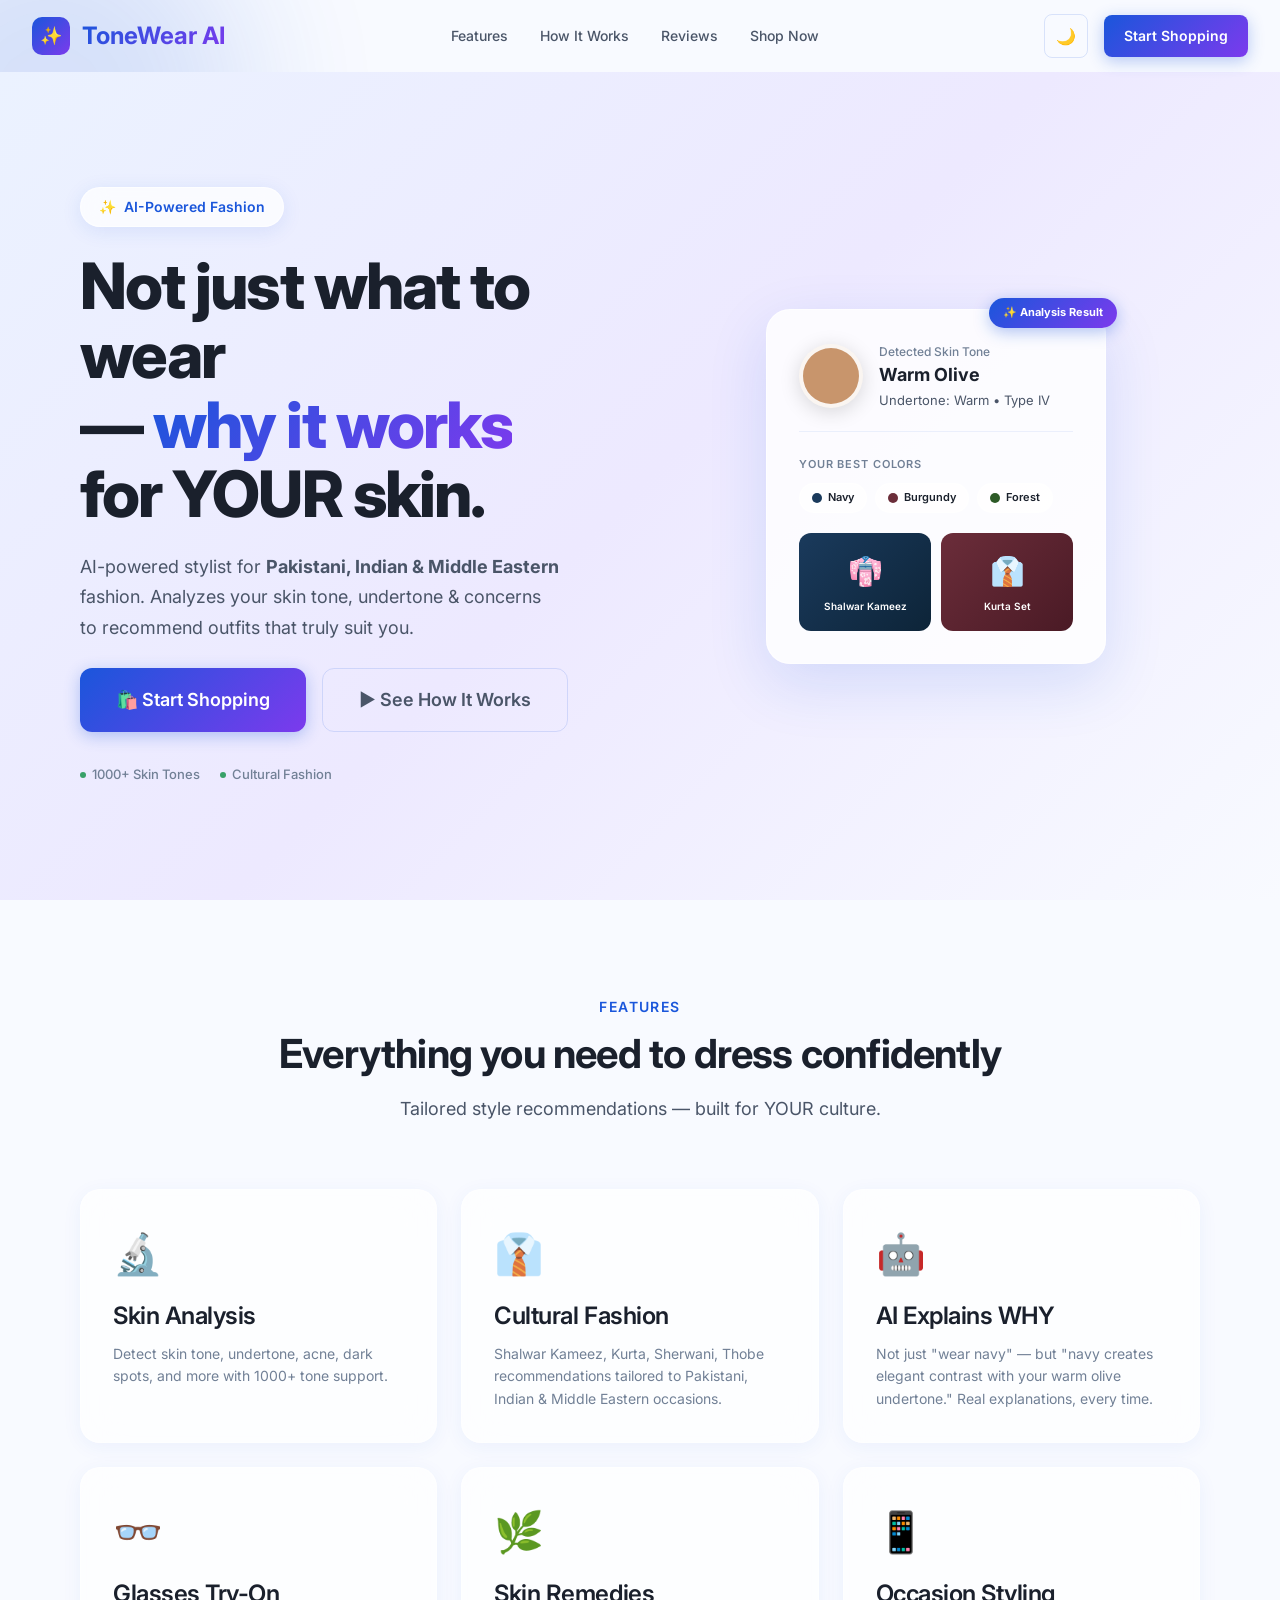
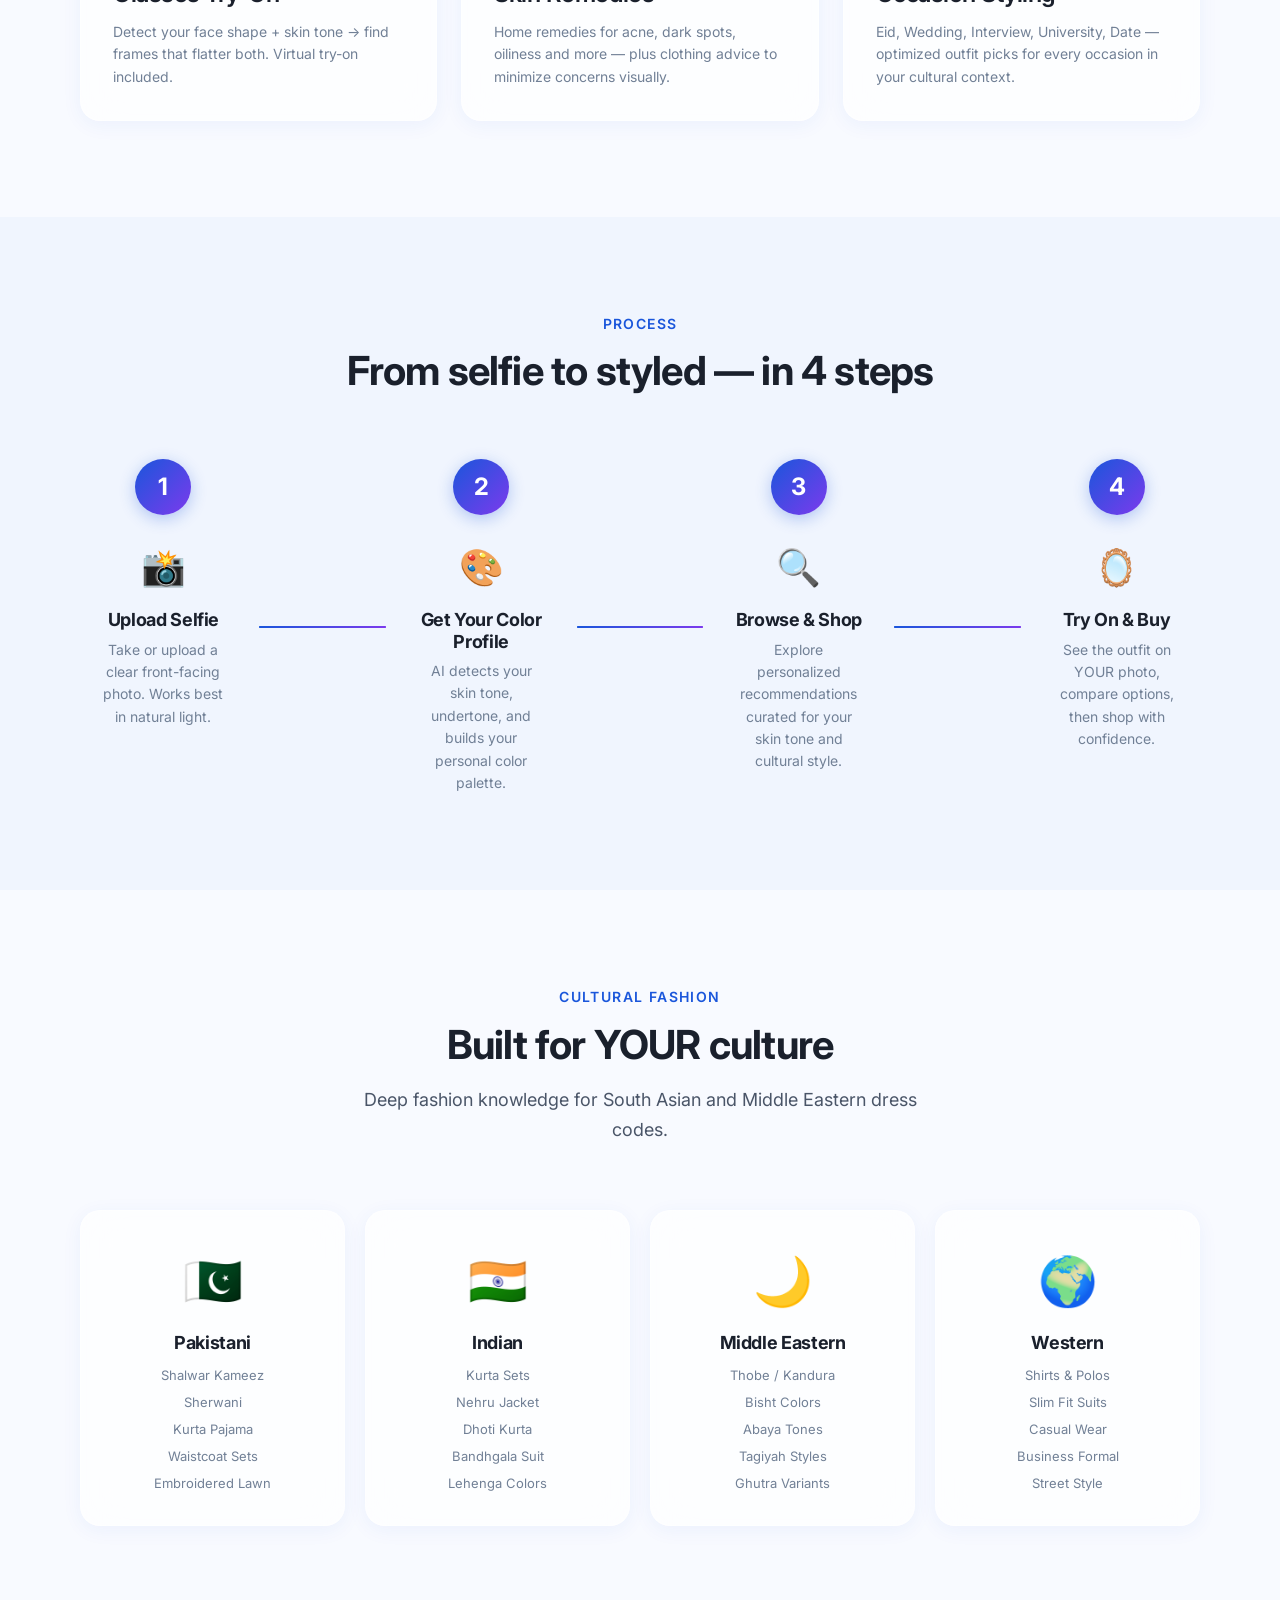
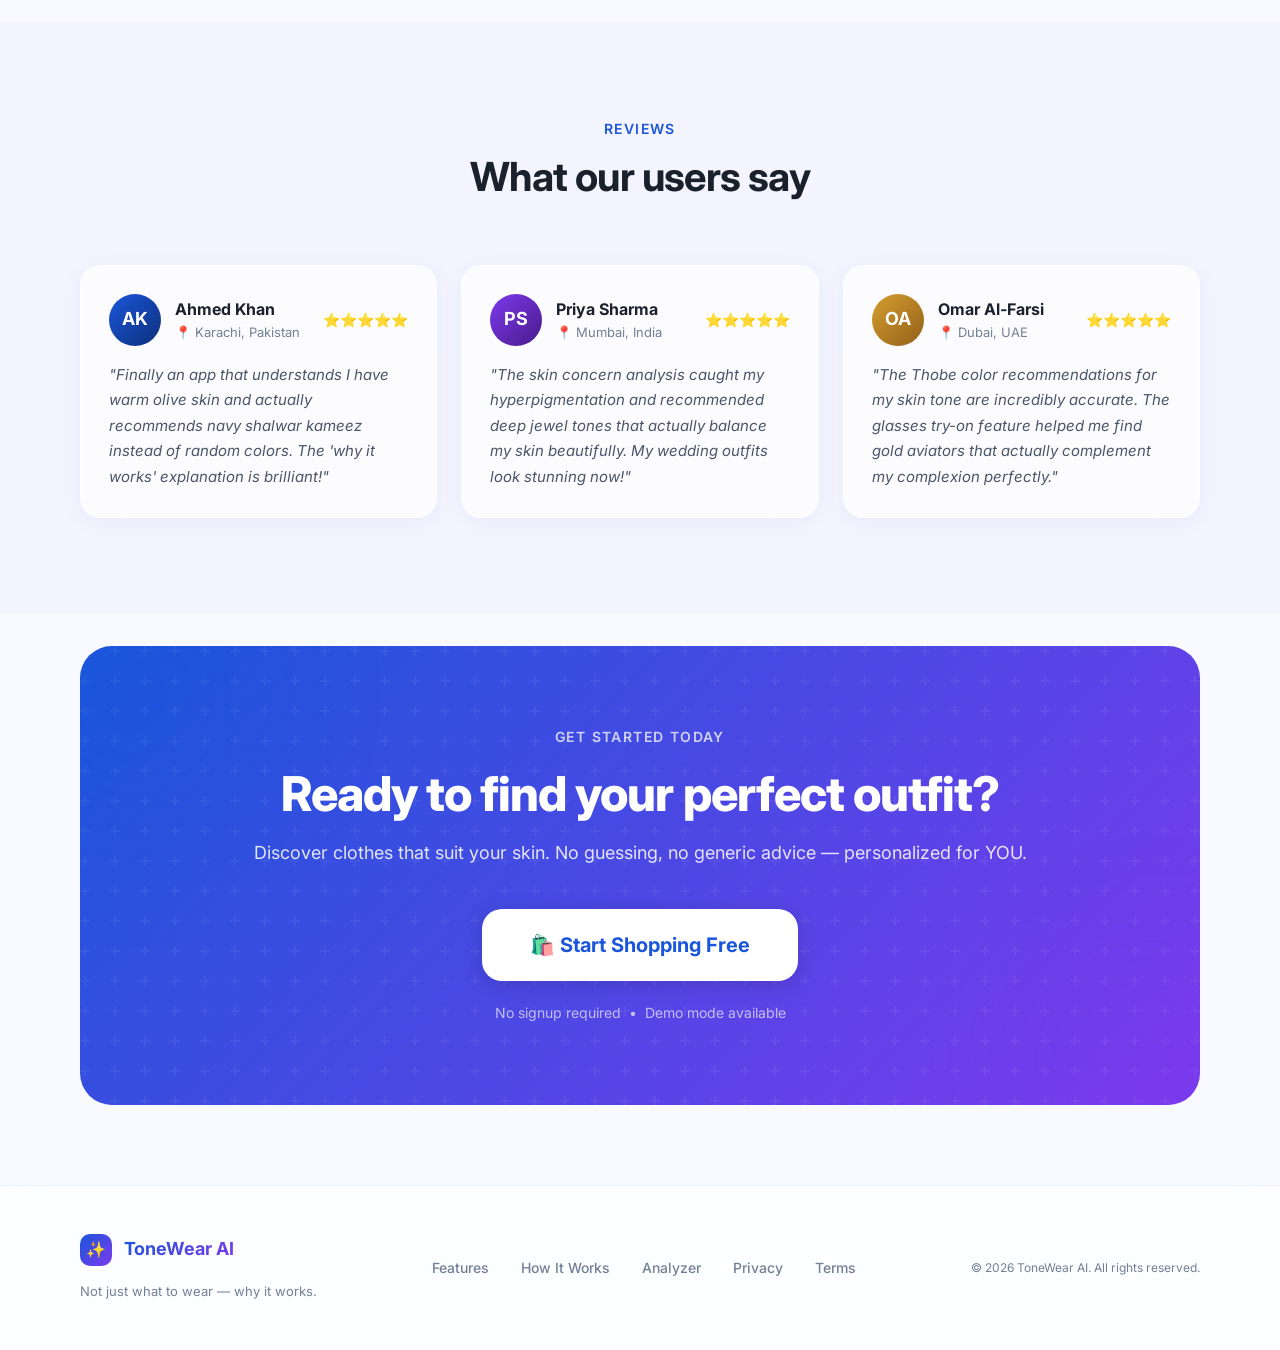
==== frontend/index.html @ b50a4c29 "feat: ToneWear AI Initial Release - RAG, Claude, VTO" ====
<!DOCTYPE html>
<html lang="en" data-theme="light">
<head>
  <meta charset="UTF-8">
  <meta name="viewport" content="width=device-width, initial-scale=1.0">
  <title>ToneWear AI — AI-Powered Fashion for Your Skin Tone</title>
  <meta name="description" content="AI-powered personal stylist for Pakistani, Indian & Middle Eastern users. Analyze your skin tone and get outfit recommendations that actually work for YOU.">
  <link rel="stylesheet" href="css/style.css">
  <link rel="stylesheet" href="css/components.css">
  <link rel="stylesheet" href="css/animations.css">
  <style>
    /* ── Hero Background ───────────────────────── */
    .hero-section {
      position: relative;
      min-height: 92vh;
      display: flex;
      align-items: center;
      overflow: hidden;
      padding: 80px 0;
      background: linear-gradient(135deg, #EBF2FF 0%, #EDE9FF 50%, #F8FAFF 100%);
    }

    .hero-inner {
      display: grid;
      grid-template-columns: 1fr 1fr;
      gap: 64px;
      align-items: center;
      max-width: var(--max-w);
      margin: 0 auto;
      padding: 0 80px;
      width: 100%;
      position: relative;
      z-index: 2;
    }

    .hero-left { display: flex; flex-direction: column; gap: 24px; }

    .ai-badge {
      display: inline-flex;
      align-items: center;
      gap: 8px;
      padding: 8px 18px;
      background: rgba(255,255,255,0.75);
      backdrop-filter: blur(12px);
      border: 1px solid rgba(255,255,255,0.60);
      border-radius: 50px;
      box-shadow: 0 4px 20px rgba(26,86,219,0.10);
      width: fit-content;
      font-size: 14px;
      font-weight: 600;
      color: var(--primary);
      animation: fadeSlideUp 0.5s ease both;
    }

    .hero-title {
      font-size: clamp(42px, 5vw, 64px);
      font-weight: 800;
      line-height: 1.08;
      letter-spacing: -0.03em;
      color: var(--text-primary);
    }

    .hero-sub {
      font-size: 18px;
      color: var(--text-secondary);
      line-height: 1.7;
      max-width: 480px;
    }

    .hero-btns { display: flex; gap: 16px; flex-wrap: wrap; }

    .trust-badges {
      display: flex;
      gap: 20px;
      flex-wrap: wrap;
      padding-top: 8px;
    }

    .trust-badge {
      display: flex;
      align-items: center;
      gap: 6px;
      font-size: 13px;
      font-weight: 500;
      color: var(--text-muted);
    }

    .trust-badge .dot {
      width: 6px; height: 6px;
      border-radius: 50%;
      background: var(--success);
    }

    /* ── Hero Demo Card ────────────────────────── */
    .hero-right {
      display: flex;
      justify-content: center;
      align-items: center;
      position: relative;
    }

    .demo-card {
      background: rgba(255,255,255,0.80);
      backdrop-filter: blur(24px);
      -webkit-backdrop-filter: blur(24px);
      border: 1px solid rgba(255,255,255,0.65);
      border-radius: 24px;
      box-shadow: 0 20px 60px rgba(26,86,219,0.14);
      padding: 32px;
      width: 340px;
      animation: float 3s ease-in-out infinite;
    }

    .demo-header {
      display: flex;
      align-items: center;
      gap: 16px;
      margin-bottom: 24px;
      padding-bottom: 20px;
      border-bottom: 1px solid rgba(26,86,219,0.08);
    }

    .skin-tone-circle {
      width: 64px;
      height: 64px;
      border-radius: 50%;
      background: #C8956C;
      border: 4px solid rgba(255,255,255,0.9);
      box-shadow: 0 4px 20px rgba(0,0,0,0.15);
      flex-shrink: 0;
    }

    .demo-info .tone-label { font-size: 12px; color: var(--text-muted); font-weight: 500; }
    .demo-info .tone-name  { font-size: 18px; font-weight: 700; color: var(--text-primary); }
    .demo-info .tone-sub   { font-size: 13px; color: var(--text-secondary); }

    .demo-colors { margin-bottom: 20px; }
    .demo-colors-label { font-size: 11px; font-weight: 600; text-transform: uppercase; letter-spacing: 0.08em; color: var(--text-muted); margin-bottom: 10px; }

    .color-pills { display: flex; gap: 8px; }
    .color-pill {
      display: flex; align-items: center; gap: 6px;
      padding: 5px 12px;
      border-radius: 50px;
      font-size: 11px;
      font-weight: 600;
      background: var(--bg-card);
      border: 1px solid var(--border-glass);
    }
    .color-dot { width: 10px; height: 10px; border-radius: 50%; }

    .demo-outfits { display: grid; grid-template-columns: 1fr 1fr; gap: 10px; }

    .outfit-thumb {
      background: linear-gradient(135deg, var(--c1), var(--c2));
      border-radius: 12px;
      padding: 16px 12px;
      text-align: center;
    }
    .outfit-thumb span { font-size: 28px; display: block; margin-bottom: 4px; }
    .outfit-thumb p { font-size: 10px; font-weight: 600; color: #fff; }

    .demo-badge {
      position: absolute;
      top: -12px;
      right: -12px;
      background: var(--gradient);
      color: #fff;
      padding: 6px 14px;
      border-radius: 50px;
      font-size: 11px;
      font-weight: 700;
      box-shadow: 0 4px 16px rgba(26,86,219,0.35);
      animation: float 2.5s ease-in-out infinite 0.5s;
    }

    /* ── Sections ──────────────────────────────── */
    .section { padding: 96px 80px; max-width: var(--max-w); margin: 0 auto; }
    .section-center { text-align: center; }
    .section-header { margin-bottom: 64px; }

    /* ── Features Grid ─────────────────────────── */
    .features-grid {
      display: grid;
      grid-template-columns: repeat(3, 1fr);
      gap: 24px;
    }

    /* ── How It Works ──────────────────────────── */
    .steps-row {
      display: flex;
      align-items: flex-start;
      gap: 0;
    }

    .step-item {
      flex: 1;
      display: flex;
      flex-direction: column;
      align-items: center;
      text-align: center;
      padding: 0 20px;
    }

    .step-icon-wrap { margin-bottom: 16px; }

    /* ── Cultural Cards ─────────────────────────── */
    .culture-grid {
      display: grid;
      grid-template-columns: repeat(4, 1fr);
      gap: 20px;
    }

    .culture-card {
      background: var(--bg-card);
      backdrop-filter: blur(20px);
      border: 1px solid var(--border-glass);
      border-radius: 20px;
      padding: 32px 24px;
      text-align: center;
      box-shadow: var(--shadow-card);
      transition: transform var(--t-spring), box-shadow var(--t-base);
    }
    .culture-card:hover { transform: translateY(-6px); box-shadow: var(--shadow-hover); }
    .culture-card .flag { font-size: 48px; margin-bottom: 12px; display: block; }
    .culture-card h3 { font-size: 18px; font-weight: 700; margin-bottom: 12px; }
    .culture-card ul { display: flex; flex-direction: column; gap: 6px; }
    .culture-card li { font-size: 13px; color: var(--text-muted); }

    /* ── Testimonials ───────────────────────────── */
    .testimonials-grid {
      display: grid;
      grid-template-columns: repeat(3, 1fr);
      gap: 24px;
    }

    .testimonial-card {
      background: var(--bg-card);
      backdrop-filter: blur(20px);
      border: 1px solid var(--border-glass);
      border-radius: 20px;
      padding: 28px;
      box-shadow: var(--shadow-card);
      transition: transform var(--t-spring), box-shadow var(--t-base);
    }
    .testimonial-card:hover { transform: translateY(-4px); box-shadow: var(--shadow-hover); }

    .t-avatar {
      width: 52px; height: 52px;
      border-radius: 50%;
      background: var(--gradient);
      color: #fff;
      display: flex;
      align-items: center;
      justify-content: center;
      font-weight: 700;
      font-size: 18px;
      flex-shrink: 0;
    }

    .t-quote {
      font-size: 15px;
      color: var(--text-secondary);
      line-height: 1.7;
      font-style: italic;
      margin-top: 16px;
    }

    /* ── CTA Section ───────────────────────────── */
    .cta-section {
      background: var(--gradient);
      border-radius: 32px;
      padding: 80px;
      text-align: center;
      margin: 0 80px 80px;
      position: relative;
      overflow: hidden;
    }

    .cta-section::before {
      content: '';
      position: absolute;
      inset: 0;
      background: url("data:image/svg+xml,%3Csvg width='60' height='60' viewBox='0 0 60 60' xmlns='http://www.w3.org/2000/svg'%3E%3Cg fill='none' fill-rule='evenodd'%3E%3Cg fill='%23ffffff' fill-opacity='0.05'%3E%3Cpath d='M36 34v-4h-2v4h-4v2h4v4h2v-4h4v-2h-4zm0-30V0h-2v4h-4v2h4v4h2V6h4V4h-4zM6 34v-4H4v4H0v2h4v4h2v-4h4v-2H6zM6 4V0H4v4H0v2h4v4h2V6h4V4H6z'/%3E%3C/g%3E%3C/g%3E%3C/svg%3E");
    }

    .cta-section h2 { color: #fff; font-size: 48px; font-weight: 800; margin-bottom: 16px; }
    .cta-section p  { color: rgba(255,255,255,0.85); font-size: 18px; margin-bottom: 40px; }

    /* ── Footer ─────────────────────────────────── */
    footer {
      background: var(--bg-card);
      backdrop-filter: blur(20px);
      border-top: 1px solid var(--border-subtle);
      padding: 48px 80px;
    }

    .footer-inner {
      max-width: var(--max-w);
      margin: 0 auto;
      display: flex;
      align-items: center;
      justify-content: space-between;
      gap: 32px;
      flex-wrap: wrap;
    }

    .footer-links { display: flex; gap: 32px; }
    .footer-link  { font-size: 14px; color: var(--text-muted); font-weight: 500; transition: color var(--t-fast); }
    .footer-link:hover { color: var(--primary); }

    /* ── Responsive ─────────────────────────────── */
    @media (max-width: 1023px) {
      .hero-inner { grid-template-columns: 1fr; padding: 0 40px; text-align: center; gap: 48px; }
      .hero-left  { align-items: center; }
      .hero-btns  { justify-content: center; }
      .trust-badges { justify-content: center; }
      .demo-card  { width: 300px; }
      .features-grid { grid-template-columns: repeat(2, 1fr); }
      .culture-grid  { grid-template-columns: repeat(2, 1fr); }
      .testimonials-grid { grid-template-columns: 1fr; }
      .section  { padding: 64px 40px; }
      .cta-section { margin: 0 40px 64px; padding: 64px 40px; }
      footer { padding: 48px 40px; }
      .steps-row { flex-direction: column; align-items: center; gap: 24px; }
      .step-connector { display: none; }
    }

    @media (max-width: 767px) {
      .hero-inner { padding: 0 24px; }
      .hero-title { font-size: 36px; }
      .features-grid { grid-template-columns: 1fr; }
      .culture-grid  { grid-template-columns: repeat(2, 1fr); }
      .section  { padding: 48px 24px; }
      .cta-section { margin: 0 24px 48px; padding: 48px 24px; }
      .cta-section h2 { font-size: 32px; }
      footer { padding: 32px 24px; }
      .footer-inner { flex-direction: column; text-align: center; }
      .footer-links { flex-wrap: wrap; justify-content: center; gap: 20px; }
    }
  </style>
</head>
<body>

<!-- ── Blobs background ─────────────────────────────────────────── -->
<div class="blob blob-blue animate-float-slow"  style="width:400px;height:400px;top:-100px;left:-150px;"></div>
<div class="blob blob-purple animate-float-slow" style="width:350px;height:350px;top:200px;right:-100px;animation-delay:2s;"></div>
<div class="blob blob-blue animate-float-slow"  style="width:300px;height:300px;bottom:200px;left:20%;animation-delay:4s;opacity:0.08;"></div>

<!-- ══════════════════════════════════════════════
     NAVBAR
     ══════════════════════════════════════════════ -->
<nav class="navbar" id="navbar">
  <a href="index.html" class="nav-logo">
    <div class="nav-logo-icon">✨</div>
    <span class="nav-logo-text">ToneWear AI</span>
  </a>

  <div class="nav-links hide-tablet">
    <a href="#features"      class="nav-link">Features</a>
    <a href="#how-it-works"  class="nav-link">How It Works</a>
    <a href="#testimonials"  class="nav-link">Reviews</a>
    <a href="shop.html"      class="nav-link">Shop Now</a>
  </div>

  <div class="nav-right">
    <button id="theme-toggle" class="btn btn-ghost btn-icon hide-mobile" title="Toggle dark mode">
      <span id="theme-icon">🌙</span>
    </button>
    <a href="shop.html" class="btn btn-primary btn-sm hide-tablet">Start Shopping</a>
    <div class="hamburger show-tablet" id="hamburger">
      <span></span><span></span><span></span>
    </div>
  </div>
</nav>

<!-- Mobile Nav Overlay -->
<div class="mobile-nav" id="mobile-nav">
  <a href="#features"     class="nav-link">Features</a>
  <a href="#how-it-works" class="nav-link">How It Works</a>
  <a href="shop.html"     class="nav-link">Shop Now</a>
  <a href="signup.html"   class="btn btn-primary btn-lg mt-6">Get Started Free</a>
</div>

<!-- ══════════════════════════════════════════════
     HERO SECTION
     ══════════════════════════════════════════════ -->
<section class="hero-section">
  <div class="hero-inner">
    <!-- Left Content -->
    <div class="hero-left">
      <div class="ai-badge animate-fade-up">
        <span>✨</span> AI-Powered Fashion
      </div>

      <h1 class="hero-title animate-fade-up" style="animation-delay:0.1s">
        <span id="typewriter-text">Not just what to wear</span><br>
        — <span class="text-gradient">why it works</span><br>
        for YOUR skin.
      </h1>

      <p class="hero-sub animate-fade-up" style="animation-delay:0.2s">
        AI-powered stylist for <strong>Pakistani, Indian & Middle Eastern</strong> fashion.
        Analyzes your skin tone, undertone & concerns to recommend outfits that truly suit you.
      </p>

      <div class="hero-btns animate-fade-up" style="animation-delay:0.3s">
        <a href="shop.html" class="btn btn-primary btn-lg">
          🛍️ Start Shopping
        </a>
        <button class="btn btn-ghost btn-lg" onclick="App.scrollToSection('how-it-works')">
          ▶ See How It Works
        </button>
      </div>

      <div class="trust-badges animate-fade-up" style="animation-delay:0.4s">
        <div class="trust-badge"><span class="dot"></span> 1000+ Skin Tones</div>
        <div class="trust-badge"><span class="dot"></span> Cultural Fashion</div>
      </div>
    </div>

    <!-- Right: Demo Card -->
    <div class="hero-right animate-scale-in" style="animation-delay:0.3s">
      <div class="demo-card" style="position:relative">
        <span class="demo-badge">✨ Analysis Result</span>

        <div class="demo-header">
          <div class="skin-tone-circle"></div>
          <div class="demo-info">
            <div class="tone-label">Detected Skin Tone</div>
            <div class="tone-name">Warm Olive</div>
            <div class="tone-sub">Undertone: Warm • Type IV</div>
          </div>
        </div>

        <div class="demo-colors">
          <div class="demo-colors-label">Your Best Colors</div>
          <div class="color-pills">
            <div class="color-pill"><div class="color-dot" style="background:#1a3a5c"></div> Navy</div>
            <div class="color-pill"><div class="color-dot" style="background:#6b2d3a"></div> Burgundy</div>
            <div class="color-pill"><div class="color-dot" style="background:#2d5a27"></div> Forest</div>
          </div>
        </div>

        <div class="demo-outfits">
          <div class="outfit-thumb" style="--c1:#1a3a5c;--c2:#0d2438">
            <span>👘</span>
            <p>Shalwar Kameez</p>
          </div>
          <div class="outfit-thumb" style="--c1:#6b2d3a;--c2:#4a1a25">
            <span>👔</span>
            <p>Kurta Set</p>
          </div>
        </div>
      </div>
    </div>
  </div>
</section>

<!-- ══════════════════════════════════════════════
     FEATURES SECTION
     ══════════════════════════════════════════════ -->
<section class="section" id="features">
  <div class="section-header section-center fade-up">
    <div class="section-label">Features</div>
    <h2 class="section-title">Everything you need to dress confidently</h2>
    <p class="section-subtitle mx-auto">Tailored style recommendations — built for YOUR culture.</p>
  </div>

  <div class="features-grid" data-stagger-group>
    <div class="feature-card card-enter">
      <span class="feature-icon">🔬</span>
      <h3>Skin Analysis</h3>
      <p>Detect skin tone, undertone, acne, dark spots, and more with 1000+ tone support.</p>
    </div>
    <div class="feature-card card-enter">
      <span class="feature-icon">👔</span>
      <h3>Cultural Fashion</h3>
      <p>Shalwar Kameez, Kurta, Sherwani, Thobe recommendations tailored to Pakistani, Indian & Middle Eastern occasions.</p>
    </div>
    <div class="feature-card card-enter">
      <span class="feature-icon">🤖</span>
      <h3>AI Explains WHY</h3>
      <p>Not just "wear navy" — but "navy creates elegant contrast with your warm olive undertone." Real explanations, every time.</p>
    </div>
    <div class="feature-card card-enter">
      <span class="feature-icon">👓</span>
      <h3>Glasses Try-On</h3>
      <p>Detect your face shape + skin tone → find frames that flatter both. Virtual try-on included.</p>
    </div>
    <div class="feature-card card-enter">
      <span class="feature-icon">🌿</span>
      <h3>Skin Remedies</h3>
      <p>Home remedies for acne, dark spots, oiliness and more — plus clothing advice to minimize concerns visually.</p>
    </div>
    <div class="feature-card card-enter">
      <span class="feature-icon">📱</span>
      <h3>Occasion Styling</h3>
      <p>Eid, Wedding, Interview, University, Date — optimized outfit picks for every occasion in your cultural context.</p>
    </div>
  </div>
</section>

<!-- ══════════════════════════════════════════════
     HOW IT WORKS
     ══════════════════════════════════════════════ -->
<section class="section" id="how-it-works" style="background:rgba(26,86,219,0.03);">
  <div class="section-header section-center fade-up">
    <div class="section-label">Process</div>
    <h2 class="section-title">From selfie to styled — in 4 steps</h2>
  </div>

  <div class="steps-row" id="steps-row">
    <div class="step-item fade-up">
      <div class="step-icon-wrap">
        <div class="step-number">1</div>
      </div>
      <div style="font-size:36px;margin-bottom:12px">📸</div>
      <h3 style="font-size:18px;font-weight:700;margin-bottom:8px">Upload Selfie</h3>
      <p style="font-size:14px;color:var(--text-muted);line-height:1.6">Take or upload a clear front-facing photo. Works best in natural light.</p>
    </div>

    <div class="step-connector" id="connector-1"></div>

    <div class="step-item fade-up delay-200">
      <div class="step-icon-wrap">
        <div class="step-number">2</div>
      </div>
      <div style="font-size:36px;margin-bottom:12px">🎨</div>
      <h3 style="font-size:18px;font-weight:700;margin-bottom:8px">Get Your Color Profile</h3>
      <p style="font-size:14px;color:var(--text-muted);line-height:1.6">AI detects your skin tone, undertone, and builds your personal color palette.</p>
    </div>

    <div class="step-connector" id="connector-2"></div>

    <div class="step-item fade-up delay-400">
      <div class="step-icon-wrap">
        <div class="step-number">3</div>
      </div>
      <div style="font-size:36px;margin-bottom:12px">🔍</div>
      <h3 style="font-size:18px;font-weight:700;margin-bottom:8px">Browse & Shop</h3>
      <p style="font-size:14px;color:var(--text-muted);line-height:1.6">Explore personalized recommendations curated for your skin tone and cultural style.</p>
    </div>

    <div class="step-connector" id="connector-3"></div>

    <div class="step-item fade-up delay-600">
      <div class="step-icon-wrap">
        <div class="step-number">4</div>
      </div>
      <div style="font-size:36px;margin-bottom:12px">🪞</div>
      <h3 style="font-size:18px;font-weight:700;margin-bottom:8px">Try On & Buy</h3>
      <p style="font-size:14px;color:var(--text-muted);line-height:1.6">See the outfit on YOUR photo, compare options, then shop with confidence.</p>
    </div>
  </div>
</section>

<!-- ══════════════════════════════════════════════
     CULTURAL SHOWCASE
     ══════════════════════════════════════════════ -->
<section class="section" id="cultural">
  <div class="section-header section-center fade-up">
    <div class="section-label">Cultural Fashion</div>
    <h2 class="section-title">Built for YOUR culture</h2>
    <p class="section-subtitle mx-auto">Deep fashion knowledge for South Asian and Middle Eastern dress codes.</p>
  </div>

  <div class="culture-grid" data-stagger-group>
    <div class="culture-card card-enter">
      <span class="flag">🇵🇰</span>
      <h3>Pakistani</h3>
      <ul>
        <li>Shalwar Kameez</li>
        <li>Sherwani</li>
        <li>Kurta Pajama</li>
        <li>Waistcoat Sets</li>
        <li>Embroidered Lawn</li>
      </ul>
    </div>
    <div class="culture-card card-enter">
      <span class="flag">🇮🇳</span>
      <h3>Indian</h3>
      <ul>
        <li>Kurta Sets</li>
        <li>Nehru Jacket</li>
        <li>Dhoti Kurta</li>
        <li>Bandhgala Suit</li>
        <li>Lehenga Colors</li>
      </ul>
    </div>
    <div class="culture-card card-enter">
      <span class="flag">🌙</span>
      <h3>Middle Eastern</h3>
      <ul>
        <li>Thobe / Kandura</li>
        <li>Bisht Colors</li>
        <li>Abaya Tones</li>
        <li>Tagiyah Styles</li>
        <li>Ghutra Variants</li>
      </ul>
    </div>
    <div class="culture-card card-enter">
      <span class="flag">🌍</span>
      <h3>Western</h3>
      <ul>
        <li>Shirts & Polos</li>
        <li>Slim Fit Suits</li>
        <li>Casual Wear</li>
        <li>Business Formal</li>
        <li>Street Style</li>
      </ul>
    </div>
  </div>
</section>

<!-- ══════════════════════════════════════════════
     TESTIMONIALS
     ══════════════════════════════════════════════ -->
<section class="section" id="testimonials" style="background:rgba(124,58,237,0.03);">
  <div class="section-header section-center fade-up">
    <div class="section-label">Reviews</div>
    <h2 class="section-title">What our users say</h2>
  </div>

  <div class="testimonials-grid" data-stagger-group>
    <div class="testimonial-card card-enter">
      <div style="display:flex;align-items:center;gap:14px;margin-bottom:8px">
        <div class="t-avatar" style="background:linear-gradient(135deg,#1A56DB,#0d2f7a)">AK</div>
        <div>
          <div style="font-weight:700;font-size:16px">Ahmed Khan</div>
          <div style="font-size:13px;color:var(--text-muted)">📍 Karachi, Pakistan</div>
        </div>
        <div class="star-rating ml-auto" style="font-size:14px">⭐⭐⭐⭐⭐</div>
      </div>
      <p class="t-quote">"Finally an app that understands I have warm olive skin and actually recommends navy shalwar kameez instead of random colors. The 'why it works' explanation is brilliant!"</p>
    </div>

    <div class="testimonial-card card-enter">
      <div style="display:flex;align-items:center;gap:14px;margin-bottom:8px">
        <div class="t-avatar" style="background:linear-gradient(135deg,#7C3AED,#4a1a8c)">PS</div>
        <div>
          <div style="font-weight:700;font-size:16px">Priya Sharma</div>
          <div style="font-size:13px;color:var(--text-muted)">📍 Mumbai, India</div>
        </div>
        <div class="star-rating ml-auto" style="font-size:14px">⭐⭐⭐⭐⭐</div>
      </div>
      <p class="t-quote">"The skin concern analysis caught my hyperpigmentation and recommended deep jewel tones that actually balance my skin beautifully. My wedding outfits look stunning now!"</p>
    </div>

    <div class="testimonial-card card-enter">
      <div style="display:flex;align-items:center;gap:14px;margin-bottom:8px">
        <div class="t-avatar" style="background:linear-gradient(135deg,#D69E2E,#92601a)">OA</div>
        <div>
          <div style="font-weight:700;font-size:16px">Omar Al-Farsi</div>
          <div style="font-size:13px;color:var(--text-muted)">📍 Dubai, UAE</div>
        </div>
        <div class="star-rating ml-auto" style="font-size:14px">⭐⭐⭐⭐⭐</div>
      </div>
      <p class="t-quote">"The Thobe color recommendations for my skin tone are incredibly accurate. The glasses try-on feature helped me find gold aviators that actually complement my complexion perfectly."</p>
    </div>
  </div>
</section>

<!-- ══════════════════════════════════════════════
     CTA SECTION
     ══════════════════════════════════════════════ -->
<section style="padding-top: 32px;">
  <div class="cta-section fade-up">
    <div class="blob blob-blue" style="width:300px;height:300px;top:-100px;left:-100px;opacity:0.15;filter:blur(60px);"></div>
    <div class="blob blob-purple" style="width:250px;height:250px;bottom:-80px;right:-80px;opacity:0.15;filter:blur(60px);"></div>

    <div style="position:relative;z-index:2;">
      <div style="font-size:14px;font-weight:600;color:rgba(255,255,255,0.75);text-transform:uppercase;letter-spacing:0.1em;margin-bottom:16px">
        GET STARTED TODAY
      </div>
      <h2>Ready to find your perfect outfit?</h2>
      <p>Discover clothes that suit your skin. No guessing, no generic advice — personalized for YOU.</p>
      <a href="shop.html" class="btn btn-white btn-xl" style="display:inline-flex">
        🛍️ Start Shopping Free
      </a>
      <p style="font-size:14px;color:rgba(255,255,255,0.65);margin-top:20px;margin-bottom:0">
        No signup required &nbsp;•&nbsp; Demo mode available
      </p>
    </div>
  </div>
</section>

<!-- ══════════════════════════════════════════════
     FOOTER
     ══════════════════════════════════════════════ -->
<footer>
  <div class="footer-inner">
    <div>
      <a href="index.html" class="nav-logo" style="margin-bottom:8px;display:inline-flex">
        <div class="nav-logo-icon" style="width:32px;height:32px;font-size:16px">✨</div>
        <span class="nav-logo-text" style="font-size:18px">ToneWear AI</span>
      </a>
      <p style="font-size:13px;color:var(--text-muted);margin-top:6px">
        Not just what to wear — why it works.
      </p>
    </div>

    <div class="footer-links">
      <a href="#features"     class="footer-link">Features</a>
      <a href="#how-it-works" class="footer-link">How It Works</a>
      <a href="analyzer.html" class="footer-link">Analyzer</a>
      <a href="#"             class="footer-link">Privacy</a>
      <a href="#"             class="footer-link">Terms</a>
    </div>


      <div style="font-size:12px;color:var(--text-muted)">
        © 2026 ToneWear AI. All rights reserved.
      </div>
    </div>
  </div>
</footer>

<!-- ── Scripts ───────────────────────────────────────────────────── -->
<script src="js/app.js"></script>

<script>
  // Typewriter on hero
  window.addEventListener('load', () => {
    setTimeout(() => {
      App.typewriter('typewriter-text', 'Not just what to wear', 70);
    }, 600);

    // Animate step connectors on scroll
    const connectors = document.querySelectorAll('.step-connector');
    const connectorObserver = new IntersectionObserver(entries => {
      entries.forEach(e => {
        if (e.isIntersecting) {
          setTimeout(() => e.target.classList.add('filled'), 300);
        }
      });
    }, { threshold: 0.5 });

    connectors.forEach(c => connectorObserver.observe(c));
  });
</script>
</body>
</html>
---- frontend/css/style.css ----
/* =============================================================================
   TONEWEAR AI — GLOBAL STYLES + DESIGN SYSTEM
   style.css — Import this first on every page
   ============================================================================= */

@import url('https://fonts.googleapis.com/css2?family=Inter:wght@400;500;600;700;800&display=swap');

/* ── Design Tokens ─────────────────────────────────────────────────── */
:root {
  /* Colors */
  --primary:           #1A56DB;
  --primary-dark:      #1344B0;
  --primary-light:     #EBF2FF;
  --secondary:         #7C3AED;
  --secondary-light:   #EDE9FF;
  --accent:            #F59E0B;

  /* Gradients */
  --gradient:          linear-gradient(135deg, #1A56DB 0%, #7C3AED 100%);
  --gradient-soft:     linear-gradient(135deg, rgba(26,86,219,0.10), rgba(124,58,237,0.10));
  --gradient-hero:     linear-gradient(135deg, #EBF2FF 0%, #EDE9FF 50%, #F8FAFF 100%);

  /* Backgrounds */
  --bg-main:           #F8FAFF;
  --bg-card:           rgba(255, 255, 255, 0.70);
  --bg-card-hover:     rgba(255, 255, 255, 0.90);
  --bg-sidebar:        rgba(248, 250, 255, 0.98);
  --bg-input:          rgba(255, 255, 255, 0.85);

  /* Glass */
  --border-glass:      rgba(255, 255, 255, 0.50);
  --border-glass-2:    rgba(255, 255, 255, 0.25);

  /* Shadows */
  --shadow-glass:      0 8px 32px rgba(26, 86, 219, 0.08);
  --shadow-card:       0 4px 20px rgba(26, 86, 219, 0.06);
  --shadow-hover:      0 16px 48px rgba(26, 86, 219, 0.14);
  --shadow-btn:        0 4px 16px rgba(26, 86, 219, 0.30);
  --shadow-btn-hover:  0 8px 24px rgba(26, 86, 219, 0.45);
  --shadow-sidebar:    4px 0 24px rgba(26, 86, 219, 0.06);

  /* Text */
  --text-primary:      #1A202C;
  --text-secondary:    #4A5568;
  --text-muted:        #718096;
  --text-placeholder:  #A0AEC0;
  --text-inverse:      #FFFFFF;

  /* Semantic */
  --success:           #38A169;
  --success-light:     #F0FFF4;
  --warning:           #D69E2E;
  --warning-light:     #FFFBEB;
  --error:             #E53E3E;
  --error-light:       #FFF5F5;
  --info:              #3182CE;
  --info-light:        #EBF8FF;

  /* Borders */
  --border-subtle:     rgba(26, 86, 219, 0.08);
  --border-default:    rgba(26, 86, 219, 0.14);
  --border-strong:     rgba(26, 86, 219, 0.24);

  /* Radii */
  --radius-card:       20px;
  --radius-btn:        12px;
  --radius-sm:         8px;
  --radius-lg:         24px;
  --radius-pill:       50px;
  --radius-circle:     50%;

  /* Spacing */
  --sp-1: 4px; --sp-2: 8px; --sp-3: 12px; --sp-4: 16px;
  --sp-5: 20px; --sp-6: 24px; --sp-8: 32px; --sp-10: 40px;
  --sp-12: 48px; --sp-16: 64px; --sp-20: 80px;

  /* Typography */
  --font:              'Inter', -apple-system, BlinkMacSystemFont, sans-serif;
  --text-xs:  12px; --text-sm:  14px; --text-base: 16px;
  --text-md:  18px; --text-lg:  20px; --text-xl:   24px;
  --text-2xl: 28px; --text-3xl: 32px; --text-4xl:  40px;
  --text-5xl: 48px; --text-6xl: 56px; --text-7xl:  64px;

  /* Layout */
  --sidebar-w:         260px;
  --sidebar-w-laptop:  220px;
  --topbar-h:          70px;
  --max-w:             1400px;

  /* Z-index */
  --z-base: 1; --z-drop: 100; --z-sticky: 200;
  --z-overlay: 300; --z-modal: 400; --z-sidebar: 500;
  --z-topbar: 600; --z-toast: 700;

  /* Transitions */
  --t-fast:   0.15s ease;
  --t-base:   0.25s ease;
  --t-slow:   0.35s ease;
  --t-spring: 0.3s cubic-bezier(0.34, 1.56, 0.64, 1);
}

/* Dark mode */
[data-theme="dark"] {
  --bg-main:        #0D1117;
  --bg-card:        rgba(22, 30, 46, 0.80);
  --bg-card-hover:  rgba(30, 42, 64, 0.90);
  --bg-sidebar:     rgba(13, 18, 30, 0.98);
  --bg-input:       rgba(22, 30, 46, 0.80);
  --border-glass:   rgba(255, 255, 255, 0.08);
  --border-subtle:  rgba(255, 255, 255, 0.06);
  --border-default: rgba(255, 255, 255, 0.10);
  --text-primary:   #F7FAFC;
  --text-secondary: #CBD5E0;
  --text-muted:     #718096;
  --shadow-glass:   0 8px 32px rgba(0, 0, 0, 0.30);
  --shadow-card:    0 4px 20px rgba(0, 0, 0, 0.25);
  --shadow-hover:   0 16px 48px rgba(0, 0, 0, 0.40);
  --gradient-hero:  linear-gradient(135deg, #0D1117 0%, #161E2E 50%, #1A1035 100%);
  --primary-light:  rgba(26, 86, 219, 0.15);
  --secondary-light: rgba(124, 58, 237, 0.15);
  --success-light:  rgba(56, 161, 105, 0.12);
  --warning-light:  rgba(214, 158, 46, 0.12);
  --error-light:    rgba(229, 62, 62, 0.12);
}

/* ── CSS Reset ────────────────────────────────────────────────────── */
*, *::before, *::after { box-sizing: border-box; margin: 0; padding: 0; }

html {
  font-size: 16px;
  scroll-behavior: smooth;
  -webkit-text-size-adjust: 100%;
}

body {
  font-family: var(--font);
  font-size: var(--text-base);
  line-height: 1.6;
  color: var(--text-primary);
  background: var(--bg-main);
  -webkit-font-smoothing: antialiased;
  -moz-osx-font-smoothing: grayscale;
  overflow-x: hidden;
  min-height: 100vh;
  transition: background var(--t-slow), color var(--t-slow);
}

img, video { display: block; max-width: 100%; height: auto; }
a { color: var(--primary); text-decoration: none; transition: color var(--t-fast); }
a:hover { color: var(--primary-dark); }
ul, ol { list-style: none; }
button { cursor: pointer; border: none; background: none; font-family: inherit; }
input, textarea, select { font-family: inherit; font-size: inherit; }
h1,h2,h3,h4,h5,h6 { color: var(--text-primary); font-weight: 700; line-height: 1.2; letter-spacing: -0.02em; }
p { color: var(--text-secondary); line-height: 1.7; }

/* Scrollbar */
::-webkit-scrollbar { width: 6px; height: 6px; }
::-webkit-scrollbar-track { background: transparent; }
::-webkit-scrollbar-thumb { background: rgba(26,86,219,0.20); border-radius: 50px; }
::-webkit-scrollbar-thumb:hover { background: rgba(26,86,219,0.40); }

::selection { background: rgba(26,86,219,0.18); }

/* ── App Layout ──────────────────────────────────────────────────── */
.app-shell {
  display: flex;
  min-height: 100vh;
  background: var(--bg-main);
}

.main-content {
  margin-left: var(--sidebar-w);
  flex: 1;
  min-height: 100vh;
  display: flex;
  flex-direction: column;
  transition: margin-left var(--t-slow);
}

.page-container {
  padding: var(--sp-8);
  max-width: var(--max-w);
  margin: 0 auto;
  width: 100%;
  flex: 1;
}

/* ── Typography Helpers ──────────────────────────────────────────── */
.text-gradient {
  background: var(--gradient);
  -webkit-background-clip: text;
  -webkit-text-fill-color: transparent;
  background-clip: text;
}

.text-xs     { font-size: var(--text-xs); }
.text-sm     { font-size: var(--text-sm); }
.text-base   { font-size: var(--text-base); }
.text-md     { font-size: var(--text-md); }
.text-lg     { font-size: var(--text-lg); }
.text-xl     { font-size: var(--text-xl); }
.text-2xl    { font-size: var(--text-2xl); }
.text-3xl    { font-size: var(--text-3xl); }
.text-4xl    { font-size: var(--text-4xl); }
.text-5xl    { font-size: var(--text-5xl); }
.text-6xl    { font-size: var(--text-6xl); }

.font-medium   { font-weight: 500; }
.font-semibold { font-weight: 600; }
.font-bold     { font-weight: 700; }
.font-extrabold{ font-weight: 800; }

.text-primary-c  { color: var(--text-primary); }
.text-secondary-c{ color: var(--text-secondary); }
.text-muted      { color: var(--text-muted); }
.text-success    { color: var(--success); }
.text-warning    { color: var(--warning); }
.text-error      { color: var(--error); }
.text-center     { text-align: center; }
.text-left       { text-align: left; }
.text-right      { text-align: right; }
.text-truncate   { overflow: hidden; white-space: nowrap; text-overflow: ellipsis; }
.uppercase       { text-transform: uppercase; letter-spacing: 0.08em; }

/* ── Layout Utilities ────────────────────────────────────────────── */
.flex           { display: flex; }
.flex-col       { flex-direction: column; }
.items-center   { align-items: center; }
.items-start    { align-items: flex-start; }
.items-end      { align-items: flex-end; }
.justify-center { justify-content: center; }
.justify-between{ justify-content: space-between; }
.justify-end    { justify-content: flex-end; }
.flex-1         { flex: 1; }
.flex-wrap      { flex-wrap: wrap; }
.flex-shrink-0  { flex-shrink: 0; }
.gap-1 { gap: var(--sp-1); } .gap-2 { gap: var(--sp-2); }
.gap-3 { gap: var(--sp-3); } .gap-4 { gap: var(--sp-4); }
.gap-5 { gap: var(--sp-5); } .gap-6 { gap: var(--sp-6); }
.gap-8 { gap: var(--sp-8); }

.grid { display: grid; }
.grid-2 { grid-template-columns: repeat(2, 1fr); }
.grid-3 { grid-template-columns: repeat(3, 1fr); }
.grid-4 { grid-template-columns: repeat(4, 1fr); }
.grid-auto { grid-template-columns: repeat(auto-fill, minmax(280px, 1fr)); }
.grid-auto-sm { grid-template-columns: repeat(auto-fill, minmax(220px, 1fr)); }

/* ── Spacing Utilities ───────────────────────────────────────────── */
.p-2  { padding: var(--sp-2); }  .p-3  { padding: var(--sp-3); }
.p-4  { padding: var(--sp-4); }  .p-5  { padding: var(--sp-5); }
.p-6  { padding: var(--sp-6); }  .p-8  { padding: var(--sp-8); }
.px-4 { padding-left: var(--sp-4); padding-right: var(--sp-4); }
.px-6 { padding-left: var(--sp-6); padding-right: var(--sp-6); }
.py-4 { padding-top: var(--sp-4); padding-bottom: var(--sp-4); }
.py-6 { padding-top: var(--sp-6); padding-bottom: var(--sp-6); }
.mt-2 { margin-top: var(--sp-2); }  .mt-4 { margin-top: var(--sp-4); }
.mt-6 { margin-top: var(--sp-6); }  .mt-8 { margin-top: var(--sp-8); }
.mb-2 { margin-bottom: var(--sp-2); }.mb-4 { margin-bottom: var(--sp-4); }
.mb-6 { margin-bottom: var(--sp-6); }.mb-8 { margin-bottom: var(--sp-8); }
.mb-12 { margin-bottom: var(--sp-12); }
.mt-auto { margin-top: auto; }
.mx-auto { margin-left: auto; margin-right: auto; }

/* ── Size Utilities ──────────────────────────────────────────────── */
.w-full   { width: 100%; }
.h-full   { height: 100%; }
.min-h-screen { min-height: 100vh; }
.max-w-lg { max-width: 512px; }
.max-w-xl { max-width: 640px; }

/* ── Position ────────────────────────────────────────────────────── */
.relative { position: relative; }
.absolute { position: absolute; }
.fixed    { position: fixed; }
.sticky   { position: sticky; }
.inset-0  { inset: 0; }
.z-modal  { z-index: var(--z-modal); }
.overflow-hidden { overflow: hidden; }
.overflow-auto   { overflow: auto; }

/* ── Visual ──────────────────────────────────────────────────────── */
.rounded-sm   { border-radius: var(--radius-sm); }
.rounded-md   { border-radius: var(--radius-btn); }
.rounded-lg   { border-radius: var(--radius-card); }
.rounded-xl   { border-radius: var(--radius-lg); }
.rounded-pill { border-radius: var(--radius-pill); }
.rounded-full { border-radius: var(--radius-circle); }

.border       { border: 1px solid var(--border-default); }
.border-glass { border: 1px solid var(--border-glass); }
.border-none  { border: none; }

.hidden        { display: none !important; }
.block         { display: block; }
.inline-flex   { display: inline-flex; }
.inline-block  { display: inline-block; }

.cursor-pointer { cursor: pointer; }
.pointer-none   { pointer-events: none; }
.user-select-none { user-select: none; }

.divider {
  width: 100%;
  height: 1px;
  background: var(--border-subtle);
  margin: var(--sp-5) 0;
}

/* ── Section Titles ──────────────────────────────────────────────── */
.section-label {
  font-size: var(--text-sm);
  font-weight: 600;
  text-transform: uppercase;
  letter-spacing: 0.1em;
  color: var(--primary);
  margin-bottom: var(--sp-3);
}

.section-title {
  font-size: clamp(var(--text-3xl), 4vw, var(--text-4xl));
  font-weight: 700;
  color: var(--text-primary);
  margin-bottom: var(--sp-4);
}

.section-subtitle {
  font-size: var(--text-md);
  color: var(--text-secondary);
  max-width: 600px;
  line-height: 1.7;
}

/* ── Responsive ──────────────────────────────────────────────────── */
@media (max-width: 1023px) {
  .main-content { margin-left: 0; }
  .page-container { padding: var(--sp-6); }
  .grid-3 { grid-template-columns: repeat(2, 1fr); }
  .grid-4 { grid-template-columns: repeat(2, 1fr); }
  .hide-tablet { display: none !important; }
}

@media (max-width: 767px) {
  .page-container { padding: var(--sp-4); padding-bottom: 90px; }
  .grid-2, .grid-3, .grid-4 { grid-template-columns: 1fr; }
  .hide-mobile { display: none !important; }
  .show-mobile { display: flex !important; }
}

@media (min-width: 1024px) and (max-width: 1439px) {
  :root { --sidebar-w: var(--sidebar-w-laptop); }
  .main-content { margin-left: var(--sidebar-w-laptop); }
}

@media (prefers-reduced-motion: reduce) {
  *, *::before, *::after {
    animation-duration: 0.01ms !important;
    transition-duration: 0.01ms !important;
  }
}
---- frontend/css/components.css ----
/* =============================================================================
   TONEWEAR AI — COMPONENTS CSS
   components.css — Navbar, Sidebar, Cards, Buttons, Forms, Badges
   ============================================================================= */

/* ══════════════════════════════════════════════
   GLASSMORPHISM CARDS
   ══════════════════════════════════════════════ */
.glass-card {
  background: var(--bg-card);
  backdrop-filter: blur(20px);
  -webkit-backdrop-filter: blur(20px);
  border: 1px solid var(--border-glass);
  border-radius: var(--radius-card);
  box-shadow: var(--shadow-glass);
  padding: var(--sp-6);
  transition: transform var(--t-spring), box-shadow var(--t-base), background var(--t-base);
}

.glass-card:hover {
  transform: translateY(-3px) scale(1.005);
  box-shadow: var(--shadow-hover);
  background: var(--bg-card-hover);
}

.glass-card-sm {
  background: var(--bg-card);
  backdrop-filter: blur(12px);
  -webkit-backdrop-filter: blur(12px);
  border: 1px solid var(--border-glass);
  border-radius: var(--radius-btn);
  box-shadow: var(--shadow-card);
  padding: var(--sp-4);
}

.glass-card-flat {
  background: var(--bg-card);
  backdrop-filter: blur(20px);
  -webkit-backdrop-filter: blur(20px);
  border: 1px solid var(--border-glass);
  border-radius: var(--radius-card);
  box-shadow: var(--shadow-card);
  padding: var(--sp-6);
}

/* Feature card hover lift */
.feature-card {
  background: var(--bg-card);
  backdrop-filter: blur(20px);
  -webkit-backdrop-filter: blur(20px);
  border: 1px solid var(--border-glass);
  border-radius: var(--radius-card);
  box-shadow: var(--shadow-card);
  padding: var(--sp-8);
  transition: transform var(--t-spring), box-shadow var(--t-base);
  cursor: default;
}

.feature-card:hover {
  transform: translateY(-6px);
  box-shadow: var(--shadow-hover);
  border-color: rgba(26, 86, 219, 0.20);
}

.feature-card .feature-icon {
  font-size: 40px;
  margin-bottom: var(--sp-4);
  display: block;
}

.feature-card h3 {
  font-size: var(--text-xl);
  font-weight: 600;
  margin-bottom: var(--sp-3);
}

.feature-card p {
  font-size: var(--text-sm);
  color: var(--text-muted);
  line-height: 1.6;
}

/* ══════════════════════════════════════════════
   BUTTONS
   ══════════════════════════════════════════════ */
.btn {
  display: inline-flex;
  align-items: center;
  justify-content: center;
  gap: var(--sp-2);
  font-weight: 600;
  font-size: var(--text-base);
  border-radius: var(--radius-btn);
  padding: 14px 28px;
  cursor: pointer;
  border: none;
  outline: none;
  white-space: nowrap;
  text-decoration: none;
  transition: transform var(--t-spring), box-shadow var(--t-base), opacity var(--t-fast);
  position: relative;
  overflow: hidden;
  user-select: none;
}

.btn:disabled {
  opacity: 0.45;
  cursor: not-allowed;
  pointer-events: none;
}

.btn:active { transform: scale(0.97) !important; }

.btn-primary {
  background: var(--gradient);
  color: #fff;
  box-shadow: var(--shadow-btn);
}
.btn-primary:hover {
  transform: scale(1.03);
  box-shadow: var(--shadow-btn-hover);
}

.btn-secondary {
  background: rgba(255, 255, 255, 0.85);
  color: var(--primary);
  border: 2px solid var(--primary);
  backdrop-filter: blur(8px);
}
.btn-secondary:hover {
  transform: scale(1.03);
  background: var(--primary-light);
  box-shadow: var(--shadow-card);
}

.btn-ghost {
  background: transparent;
  color: var(--text-secondary);
  border: 1.5px solid var(--border-default);
}
.btn-ghost:hover {
  border-color: var(--primary);
  color: var(--primary);
  background: var(--primary-light);
  transform: scale(1.02);
}

.btn-white {
  background: #fff;
  color: var(--primary);
  font-weight: 700;
  box-shadow: 0 4px 20px rgba(0,0,0,0.15);
}
.btn-white:hover {
  transform: scale(1.04);
  box-shadow: 0 8px 32px rgba(0,0,0,0.20);
}

.btn-danger {
  background: linear-gradient(135deg, #E53E3E, #C53030);
  color: #fff;
}
.btn-danger:hover { transform: scale(1.03); }

.btn-sm  { font-size: var(--text-sm);  padding: 10px 20px; border-radius: var(--radius-sm); }
.btn-lg  { font-size: var(--text-md);  padding: 18px 36px; border-radius: var(--radius-btn); }
.btn-xl  { font-size: var(--text-lg);  padding: 20px 48px; border-radius: var(--radius-card); }
.btn-full { width: 100%; }
.btn-icon { width: 44px; height: 44px; padding: 0; border-radius: var(--radius-sm); }

/* Loading spinner inside button */
.btn-loading {
  color: transparent !important;
  pointer-events: none;
}
.btn-loading::after {
  content: '';
  position: absolute;
  width: 18px; height: 18px;
  border: 2px solid rgba(255,255,255,0.3);
  border-top-color: #fff;
  border-radius: 50%;
  animation: spin 0.7s linear infinite;
}

/* ══════════════════════════════════════════════
   NAVBAR (Landing Page)
   ══════════════════════════════════════════════ */
.navbar {
  position: sticky;
  top: 0;
  z-index: var(--z-topbar);
  padding: 0 var(--sp-8);
  height: 72px;
  display: flex;
  align-items: center;
  justify-content: space-between;
  transition: background var(--t-base), backdrop-filter var(--t-base), box-shadow var(--t-base);
}

.navbar.scrolled {
  background: rgba(248, 250, 255, 0.92);
  backdrop-filter: blur(20px);
  -webkit-backdrop-filter: blur(20px);
  box-shadow: 0 1px 20px rgba(26,86,219,0.08);
}

.nav-logo {
  display: flex;
  align-items: center;
  gap: var(--sp-3);
  text-decoration: none;
}

.nav-logo-icon {
  width: 38px;
  height: 38px;
  background: var(--gradient);
  border-radius: 10px;
  display: flex;
  align-items: center;
  justify-content: center;
  font-size: 18px;
  flex-shrink: 0;
}

.nav-logo-text {
  font-size: var(--text-xl);
  font-weight: 700;
  background: var(--gradient);
  -webkit-background-clip: text;
  -webkit-text-fill-color: transparent;
  background-clip: text;
}

.nav-links {
  display: flex;
  align-items: center;
  gap: var(--sp-8);
}

.nav-link {
  font-size: var(--text-sm);
  font-weight: 500;
  color: var(--text-secondary);
  text-decoration: none;
  transition: color var(--t-fast);
  position: relative;
}

.nav-link::after {
  content: '';
  position: absolute;
  bottom: -4px;
  left: 0;
  width: 0;
  height: 2px;
  background: var(--gradient);
  border-radius: 2px;
  transition: width var(--t-base);
}

.nav-link:hover { color: var(--primary); }
.nav-link:hover::after { width: 100%; }

.nav-right { display: flex; align-items: center; gap: var(--sp-4); }

/* Hamburger */
.hamburger {
  display: none;
  flex-direction: column;
  gap: 5px;
  cursor: pointer;
  padding: var(--sp-2);
}

.hamburger span {
  display: block;
  width: 24px;
  height: 2px;
  background: var(--text-primary);
  border-radius: 2px;
  transition: all var(--t-base);
}

.hamburger.open span:nth-child(1) { transform: translateY(7px) rotate(45deg); }
.hamburger.open span:nth-child(2) { opacity: 0; }
.hamburger.open span:nth-child(3) { transform: translateY(-7px) rotate(-45deg); }

/* Mobile nav overlay */
.mobile-nav {
  position: fixed;
  inset: 0;
  background: rgba(248,250,255,0.98);
  backdrop-filter: blur(30px);
  -webkit-backdrop-filter: blur(30px);
  z-index: calc(var(--z-topbar) - 1);
  display: flex;
  flex-direction: column;
  align-items: center;
  justify-content: center;
  gap: var(--sp-8);
  opacity: 0;
  pointer-events: none;
  transition: opacity var(--t-base);
}

.mobile-nav.open { opacity: 1; pointer-events: all; }

.mobile-nav .nav-link {
  font-size: var(--text-2xl);
  font-weight: 600;
  color: var(--text-primary);
}

/* ══════════════════════════════════════════════
   SIDEBAR
   ══════════════════════════════════════════════ */
.sidebar {
  width: var(--sidebar-w);
  height: 100vh;
  background: var(--bg-sidebar);
  border-right: 1px solid var(--border-subtle);
  box-shadow: var(--shadow-sidebar);
  display: flex;
  flex-direction: column;
  position: fixed;
  left: 0;
  top: 0;
  bottom: 0;
  z-index: var(--z-sidebar);
  overflow-y: auto;
  overflow-x: hidden;
  transition: transform var(--t-slow);
}

.sidebar-logo {
  padding: var(--sp-6) var(--sp-5);
  display: flex;
  align-items: center;
  gap: var(--sp-3);
  border-bottom: 1px solid var(--border-subtle);
  text-decoration: none;
  flex-shrink: 0;
}

.sidebar-logo-icon {
  width: 36px;
  height: 36px;
  background: var(--gradient);
  border-radius: 9px;
  display: flex;
  align-items: center;
  justify-content: center;
  font-size: 18px;
  flex-shrink: 0;
}

.sidebar-logo-text {
  font-size: var(--text-md);
  font-weight: 700;
  background: var(--gradient);
  -webkit-background-clip: text;
  -webkit-text-fill-color: transparent;
  background-clip: text;
}

.sidebar-nav {
  flex: 1;
  padding: var(--sp-4) var(--sp-3);
  display: flex;
  flex-direction: column;
  gap: 2px;
}

.nav-section-label {
  font-size: 10px;
  font-weight: 600;
  text-transform: uppercase;
  letter-spacing: 0.1em;
  color: var(--text-muted);
  padding: var(--sp-4) var(--sp-3) var(--sp-2);
}

.nav-item {
  display: flex;
  align-items: center;
  gap: var(--sp-3);
  padding: 11px var(--sp-4);
  border-radius: 10px;
  color: var(--text-secondary);
  font-size: var(--text-sm);
  font-weight: 500;
  text-decoration: none;
  cursor: pointer;
  transition: all var(--t-base);
  position: relative;
}

.nav-item:hover {
  background: var(--primary-light);
  color: var(--primary);
}

.nav-item.active {
  background: var(--primary-light);
  color: var(--primary);
  font-weight: 600;
}

.nav-item.active::before {
  content: '';
  position: absolute;
  left: 0;
  top: 50%;
  transform: translateY(-50%);
  width: 3px;
  height: 60%;
  background: var(--gradient);
  border-radius: 0 3px 3px 0;
}

.nav-item-icon { font-size: 18px; flex-shrink: 0; }
.nav-item-badge {
  margin-left: auto;
  background: var(--gradient);
  color: #fff;
  font-size: 10px;
  font-weight: 700;
  padding: 2px 7px;
  border-radius: 50px;
  min-width: 20px;
  text-align: center;
}

.sidebar-footer {
  padding: var(--sp-4) var(--sp-5);
  border-top: 1px solid var(--border-subtle);
  flex-shrink: 0;
}

.sidebar-user {
  display: flex;
  align-items: center;
  gap: var(--sp-3);
}

.sidebar-avatar {
  width: 38px;
  height: 38px;
  border-radius: 50%;
  background: var(--gradient);
  color: #fff;
  display: flex;
  align-items: center;
  justify-content: center;
  font-weight: 600;
  font-size: var(--text-sm);
  flex-shrink: 0;
}

.sidebar-user-info { flex: 1; min-width: 0; }
.sidebar-user-name { font-size: var(--text-sm); font-weight: 600; color: var(--text-primary); }
.sidebar-user-email { font-size: var(--text-xs); color: var(--text-muted); }

.sidebar-logout-btn {
  width: 32px;
  height: 32px;
  border-radius: var(--radius-sm);
  display: flex;
  align-items: center;
  justify-content: center;
  color: var(--text-muted);
  cursor: pointer;
  transition: all var(--t-fast);
}
.sidebar-logout-btn:hover { background: var(--error-light); color: var(--error); }

/* Sidebar toggle for tablet */
.sidebar-overlay {
  display: none;
  position: fixed;
  inset: 0;
  background: rgba(0,0,0,0.35);
  z-index: calc(var(--z-sidebar) - 1);
}

/* ══════════════════════════════════════════════
   TOPBAR (App Pages)
   ══════════════════════════════════════════════ */
.topbar {
  height: var(--topbar-h);
  background: var(--bg-card);
  backdrop-filter: blur(20px);
  -webkit-backdrop-filter: blur(20px);
  border-bottom: 1px solid var(--border-subtle);
  display: flex;
  align-items: center;
  padding: 0 var(--sp-8);
  position: sticky;
  top: 0;
  z-index: var(--z-topbar);
  gap: var(--sp-4);
}

.topbar-menu-btn {
  display: none;
  width: 40px;
  height: 40px;
  align-items: center;
  justify-content: center;
  border-radius: var(--radius-sm);
  cursor: pointer;
  color: var(--text-secondary);
  transition: all var(--t-fast);
}
.topbar-menu-btn:hover { background: var(--bg-overlay, rgba(26,86,219,0.05)); color: var(--primary); }

.topbar-title { font-size: var(--text-xl); font-weight: 700; flex: 1; }
.topbar-actions { display: flex; align-items: center; gap: var(--sp-3); }

/* ══════════════════════════════════════════════
   BOTTOM TAB BAR (Mobile)
   ══════════════════════════════════════════════ */
.bottom-nav {
  display: none;
  position: fixed;
  bottom: 0;
  left: 0;
  right: 0;
  background: var(--bg-card);
  backdrop-filter: blur(20px);
  -webkit-backdrop-filter: blur(20px);
  border-top: 1px solid var(--border-subtle);
  z-index: var(--z-topbar);
  padding-bottom: env(safe-area-inset-bottom, 0px);
}

.bottom-nav-inner {
  display: flex;
  height: 64px;
}

.bottom-nav-item {
  flex: 1;
  display: flex;
  flex-direction: column;
  align-items: center;
  justify-content: center;
  gap: 3px;
  color: var(--text-muted);
  font-size: 10px;
  font-weight: 500;
  cursor: pointer;
  text-decoration: none;
  transition: color var(--t-fast);
}

.bottom-nav-item .nav-icon { font-size: 20px; }
.bottom-nav-item.active { color: var(--primary); }

/* ══════════════════════════════════════════════
   BADGES & TAGS
   ══════════════════════════════════════════════ */
.badge {
  display: inline-flex;
  align-items: center;
  gap: 4px;
  padding: 4px 10px;
  border-radius: 50px;
  font-size: var(--text-xs);
  font-weight: 600;
  white-space: nowrap;
}

.badge-primary   { background: var(--primary-light);   color: var(--primary); }
.badge-secondary { background: var(--secondary-light); color: var(--secondary); }
.badge-success   { background: var(--success-light);   color: var(--success); }
.badge-warning   { background: var(--warning-light);   color: var(--warning); }
.badge-error     { background: var(--error-light);     color: var(--error); }
.badge-gradient  { background: var(--gradient);        color: #fff; }

.pill-badge {
  display: inline-flex;
  align-items: center;
  gap: var(--sp-2);
  padding: 8px 16px;
  border-radius: 50px;
  font-size: var(--text-sm);
  font-weight: 500;
  background: var(--bg-card);
  backdrop-filter: blur(8px);
  border: 1px solid var(--border-glass);
  box-shadow: var(--shadow-card);
}

/* ══════════════════════════════════════════════
   FORMS
   ══════════════════════════════════════════════ */
.form-group {
  display: flex;
  flex-direction: column;
  gap: var(--sp-2);
}

.form-label {
  font-size: var(--text-sm);
  font-weight: 500;
  color: var(--text-primary);
}

.form-input {
  width: 100%;
  padding: 13px 16px;
  background: var(--bg-input);
  backdrop-filter: blur(8px);
  border: 1.5px solid var(--border-default);
  border-radius: var(--radius-btn);
  color: var(--text-primary);
  font-size: var(--text-base);
  transition: border-color var(--t-fast), box-shadow var(--t-fast);
  outline: none;
}

.form-input::placeholder { color: var(--text-placeholder); }
.form-input:focus {
  border-color: var(--primary);
  box-shadow: 0 0 0 3px rgba(26,86,219,0.12);
}

.form-error   { font-size: var(--text-xs); color: var(--error); }
.form-hint    { font-size: var(--text-xs); color: var(--text-muted); }

/* ══════════════════════════════════════════════
   UNIVERSAL UPLOAD ZONE (analyzer, tryon, glasses)
   ══════════════════════════════════════════════ */
.upload-zone-universal {
  border: 2.5px dashed rgba(26,86,219,0.25);
  border-radius: 20px;
  background: rgba(255,255,255,0.70);
  backdrop-filter: blur(20px);
  -webkit-backdrop-filter: blur(20px);
  box-shadow: 0 8px 32px rgba(26,86,219,0.06);
  padding: 52px 32px 40px;
  text-align: center;
  cursor: pointer;
  transition: all 0.25s ease;
  position: relative;
  overflow: hidden;
}

.upload-zone-universal::before {
  content: '';
  position: absolute;
  inset: 0;
  background: radial-gradient(circle at 50% 0%, rgba(26,86,219,0.04) 0%, transparent 70%);
  pointer-events: none;
}

.upload-zone-universal:hover,
.upload-zone-universal.drag-over {
  border-color: var(--primary);
  background: rgba(235,242,255,0.85);
  transform: scale(1.008);
  box-shadow: 0 12px 40px rgba(26,86,219,0.12);
}

.uz-icon {
  font-size: 64px;
  display: block;
  margin-bottom: 16px;
  line-height: 1;
  transition: transform 0.3s cubic-bezier(0.34,1.56,0.64,1);
}

.upload-zone-universal:hover .uz-icon { transform: scale(1.1) translateY(-2px); }

.uz-title {
  font-size: 22px;
  font-weight: 700;
  color: var(--text-primary);
  margin-bottom: 8px;
}

.uz-subtitle {
  font-size: 14px;
  color: var(--text-muted);
  margin-bottom: 28px;
  line-height: 1.5;
}

.uz-buttons {
  display: flex;
  gap: 12px;
  justify-content: center;
  flex-wrap: wrap;
  margin-bottom: 20px;
  position: relative;
  z-index: 1;
}

.uz-tip { font-size: 12px; color: var(--text-muted); margin-top: 4px; }

.uz-preview-state {
  display: flex;
  flex-direction: column;
  align-items: center;
  gap: 16px;
}

.uz-preview-img {
  width: 100%;
  max-height: 320px;
  object-fit: cover;
  border-radius: 14px;
  border: 2px solid var(--border-glass);
  box-shadow: 0 8px 32px rgba(0,0,0,0.10);
}

.uz-change-btn {
  display: inline-flex;
  align-items: center;
  gap: 6px;
  padding: 10px 22px;
  border-radius: 50px;
  background: rgba(255,255,255,0.9);
  border: 1.5px solid var(--border-default);
  font-size: 13px;
  font-weight: 600;
  cursor: pointer;
  color: var(--text-secondary);
  transition: all var(--t-fast);
  backdrop-filter: blur(8px);
}

.uz-change-btn:hover { border-color: var(--primary); color: var(--primary); background: var(--primary-light); }

/* Legacy .upload-zone kept for compat */
.upload-zone {
  border: 2px dashed var(--border-default);
  border-radius: var(--radius-card);
  background: var(--bg-card);
  backdrop-filter: blur(20px);
  -webkit-backdrop-filter: blur(20px);
  padding: var(--sp-12) var(--sp-8);
  text-align: center;
  cursor: pointer;
  transition: all var(--t-base);
  position: relative;
}

.upload-zone:hover,
.upload-zone.drag-over { border-color: var(--primary); background: var(--primary-light); transform: scale(1.01); }

.upload-zone input[type="file"] { position: absolute; inset: 0; opacity: 0; cursor: pointer; width: 100%; height: 100%; }

.upload-icon { font-size: 56px; margin-bottom: var(--sp-4); }
.upload-title { font-size: var(--text-xl); font-weight: 600; margin-bottom: var(--sp-2); }
.upload-sub   { font-size: var(--text-sm); color: var(--text-muted); margin-bottom: var(--sp-6); }

/* ══════════════════════════════════════════════
   TOAST NOTIFICATIONS
   ══════════════════════════════════════════════ */
.toast-container {
  position: fixed;
  bottom: var(--sp-6);
  right: var(--sp-6);
  z-index: var(--z-toast);
  display: flex;
  flex-direction: column;
  gap: var(--sp-3);
}

.toast {
  display: flex;
  align-items: center;
  gap: var(--sp-3);
  padding: var(--sp-4) var(--sp-5);
  background: var(--bg-card);
  backdrop-filter: blur(20px);
  -webkit-backdrop-filter: blur(20px);
  border: 1px solid var(--border-glass);
  border-radius: 14px;
  box-shadow: 0 8px 32px rgba(0,0,0,0.12);
  min-width: 300px;
  max-width: 400px;
  animation: slideInRight 0.4s cubic-bezier(0.34, 1.56, 0.64, 1) both;
  position: relative;
  overflow: hidden;
}

.toast.dismissing { animation: slideOutRight 0.3s ease forwards; }
.toast-success { border-left: 3px solid var(--success); }
.toast-error   { border-left: 3px solid var(--error); }
.toast-warning { border-left: 3px solid var(--warning); }
.toast-info    { border-left: 3px solid var(--primary); }

.toast-icon { font-size: 20px; flex-shrink: 0; }
.toast-content { flex: 1; }
.toast-title   { font-size: var(--text-sm); font-weight: 600; color: var(--text-primary); }
.toast-msg     { font-size: var(--text-xs); color: var(--text-muted); margin-top: 2px; }

.toast-close {
  width: 26px; height: 26px;
  border-radius: 50%;
  display: flex;
  align-items: center;
  justify-content: center;
  color: var(--text-muted);
  cursor: pointer;
  font-size: 16px;
  transition: all var(--t-fast);
  flex-shrink: 0;
}
.toast-close:hover { background: rgba(0,0,0,0.06); color: var(--text-primary); }

.toast-progress {
  position: absolute;
  bottom: 0; left: 0;
  height: 3px;
  background: var(--gradient);
  animation: toastProgress 3s linear forwards;
}

/* ══════════════════════════════════════════════
   MODAL
   ══════════════════════════════════════════════ */
.modal-overlay {
  position: fixed;
  inset: 0;
  background: rgba(0,0,0,0.35);
  backdrop-filter: blur(4px);
  z-index: var(--z-modal);
  display: flex;
  align-items: center;
  justify-content: center;
  padding: var(--sp-5);
  animation: fadeIn 0.25s ease;
}

.modal {
  background: rgba(255,255,255,0.96);
  backdrop-filter: blur(30px);
  border: 1px solid var(--border-glass);
  border-radius: var(--radius-lg);
  box-shadow: 0 24px 80px rgba(0,0,0,0.20);
  width: 100%;
  max-width: 540px;
  max-height: 90vh;
  overflow-y: auto;
  animation: scaleIn 0.3s cubic-bezier(0.34, 1.56, 0.64, 1);
}

[data-theme="dark"] .modal { background: rgba(22,30,46,0.96); }

.modal-header {
  padding: var(--sp-6) var(--sp-6) var(--sp-4);
  border-bottom: 1px solid var(--border-subtle);
  display: flex;
  align-items: center;
  justify-content: space-between;
}

.modal-body   { padding: var(--sp-6); }
.modal-footer {
  padding: var(--sp-4) var(--sp-6) var(--sp-6);
  display: flex;
  gap: var(--sp-3);
  justify-content: flex-end;
}

/* ══════════════════════════════════════════════
   TABS
   ══════════════════════════════════════════════ */
.tabs-wrapper {
  display: flex;
  gap: 0;
  background: var(--bg-card);
  backdrop-filter: blur(12px);
  border: 1px solid var(--border-subtle);
  border-radius: var(--radius-btn);
  padding: 4px;
  width: fit-content;
}

.tab-btn {
  display: flex;
  align-items: center;
  gap: var(--sp-2);
  padding: 10px 22px;
  font-size: var(--text-sm);
  font-weight: 500;
  color: var(--text-muted);
  border-radius: var(--radius-sm);
  cursor: pointer;
  transition: all var(--t-base);
  white-space: nowrap;
  border: none;
  background: transparent;
}

.tab-btn:hover { color: var(--text-primary); }
.tab-btn.active {
  background: var(--gradient);
  color: #fff;
  font-weight: 600;
  box-shadow: var(--shadow-btn);
}

/* Underline tabs (page-specific) */
.tabs-underline {
  display: flex;
  border-bottom: 2px solid var(--border-subtle);
  gap: 0;
  margin-bottom: var(--sp-6);
}

.tab-underline-btn {
  padding: var(--sp-3) var(--sp-6);
  font-size: var(--text-sm);
  font-weight: 500;
  color: var(--text-muted);
  cursor: pointer;
  border: none;
  background: transparent;
  border-bottom: 2px solid transparent;
  margin-bottom: -2px;
  transition: all var(--t-fast);
  display: flex;
  align-items: center;
  gap: var(--sp-2);
}

.tab-underline-btn:hover { color: var(--primary); }
.tab-underline-btn.active {
  color: var(--primary);
  font-weight: 600;
  border-bottom-color: var(--primary);
}

/* ══════════════════════════════════════════════
   AVATAR
   ══════════════════════════════════════════════ */
.avatar {
  border-radius: 50%;
  object-fit: cover;
  flex-shrink: 0;
}
.avatar-sm  { width: 36px;  height: 36px; }
.avatar-md  { width: 48px;  height: 48px; }
.avatar-lg  { width: 64px;  height: 64px; }

.avatar-placeholder {
  display: flex;
  align-items: center;
  justify-content: center;
  background: var(--gradient);
  color: #fff;
  font-weight: 600;
  border-radius: 50%;
}

/* ══════════════════════════════════════════════
   SKELETON LOADING
   ══════════════════════════════════════════════ */
.skeleton-wrapper { display: flex; flex-direction: column; gap: var(--sp-3); }

.skeleton {
  background: linear-gradient(90deg,
    rgba(26,86,219,0.04) 0%,
    rgba(26,86,219,0.10) 40%,
    rgba(26,86,219,0.04) 80%
  );
  background-size: 1000px 100%;
  animation: shimmer 1.5s infinite linear;
  border-radius: var(--radius-sm);
}

.skeleton-text   { height: 14px; }
.skeleton-title  { height: 24px; }
.skeleton-card   { height: 160px; border-radius: var(--radius-card); }
.skeleton-circle { border-radius: 50%; }
.skeleton-btn    { height: 46px; border-radius: var(--radius-btn); width: 140px; }
.skeleton-w-full { width: 100%; }
.skeleton-w-3\/4 { width: 75%; }
.skeleton-w-1\/2 { width: 50%; }
.skeleton-w-1\/3 { width: 33%; }

/* ══════════════════════════════════════════════
   PROGRESS BAR
   ══════════════════════════════════════════════ */
.progress-bar {
  width: 100%;
  height: 8px;
  background: var(--border-subtle);
  border-radius: 50px;
  overflow: hidden;
}

.progress-fill {
  height: 100%;
  background: var(--gradient);
  border-radius: 50px;
  transition: width 0.4s ease;
}

/* ══════════════════════════════════════════════
   COLOR SWATCH
   ══════════════════════════════════════════════ */
.color-swatch {
  width: 40px;
  height: 40px;
  border-radius: 50%;
  border: 3px solid rgba(255,255,255,0.9);
  box-shadow: 0 2px 12px rgba(0,0,0,0.15);
  flex-shrink: 0;
}

.color-swatch-lg {
  width: 80px;
  height: 80px;
  border-radius: 50%;
  border: 4px solid rgba(255,255,255,0.9);
  box-shadow: 0 4px 20px rgba(0,0,0,0.15);
}

/* ══════════════════════════════════════════════
   STAR RATING
   ══════════════════════════════════════════════ */
.star-rating { display: flex; gap: 3px; color: #F59E0B; font-size: var(--text-md); }

/* ══════════════════════════════════════════════
   BEFORE/AFTER SLIDER
   ══════════════════════════════════════════════ */
.slider-container {
  position: relative;
  border-radius: var(--radius-card);
  overflow: hidden;
  user-select: none;
  cursor: ew-resize;
  min-height: 300px;
  background: #000;
}

.slider-before,
.slider-after {
  position: absolute;
  inset: 0;
  background-size: cover;
  background-position: center;
}

.slider-before { clip-path: inset(0 50% 0 0); }

.slider-handle {
  position: absolute;
  top: 0;
  bottom: 0;
  left: 50%;
  width: 3px;
  background: #fff;
  transform: translateX(-50%);
  cursor: ew-resize;
  z-index: 2;
}

.slider-handle::before {
  content: '⇔';
  position: absolute;
  top: 50%;
  left: 50%;
  transform: translate(-50%, -50%);
  background: #fff;
  color: var(--primary);
  width: 40px;
  height: 40px;
  border-radius: 50%;
  display: flex;
  align-items: center;
  justify-content: center;
  font-size: 16px;
  box-shadow: 0 4px 16px rgba(0,0,0,0.20);
}

/* ══════════════════════════════════════════════
   PAGE-SPECIFIC LOADING OVERLAY
   ══════════════════════════════════════════════ */
.analysis-overlay {
  position: absolute;
  inset: 0;
  background: rgba(255,255,255,0.92);
  backdrop-filter: blur(12px);
  -webkit-backdrop-filter: blur(12px);
  border-radius: var(--radius-card);
  display: flex;
  flex-direction: column;
  align-items: center;
  justify-content: center;
  gap: var(--sp-5);
  z-index: var(--z-overlay);
  animation: fadeIn 0.3s ease;
}

[data-theme="dark"] .analysis-overlay { background: rgba(13,17,23,0.92); }

.spinner-ring {
  width: 64px;
  height: 64px;
  border: 4px solid var(--primary-light);
  border-top-color: var(--primary);
  border-radius: 50%;
  animation: spin 0.9s linear infinite;
}

.spinner-ring-lg {
  width: 80px;
  height: 80px;
  border: 5px solid var(--primary-light);
  border-top-color: var(--primary);
  border-radius: 50%;
  animation: spin 0.9s linear infinite;
}

/* ══════════════════════════════════════════════
   RESPONSIVE OVERRIDES
   ══════════════════════════════════════════════ */
@media (max-width: 1023px) {
  .sidebar { transform: translateX(-100%); }
  .sidebar.open { transform: translateX(0); }
  .sidebar-overlay { display: block; }
  .topbar-menu-btn { display: flex; }
  .topbar { padding: 0 var(--sp-5); }
  .navbar { padding: 0 var(--sp-5); }
  .nav-links { display: none; }
  .hamburger { display: flex; }
}

@media (max-width: 767px) {
  .bottom-nav { display: flex; }
  .topbar { padding: 0 var(--sp-4); }
  .tabs-wrapper { width: 100%; overflow-x: auto; }
  .toast-container { right: var(--sp-3); left: var(--sp-3); bottom: 80px; }
}

/* ══════════════════════════════════════════════
   STEP NUMBER CIRCLES (wizard)
   ══════════════════════════════════════════════ */
.step-number {
  width: 48px;
  height: 48px;
  border-radius: 50%;
  background: var(--gradient);
  color: #fff;
  font-size: 20px;
  font-weight: 700;
  display: flex;
  align-items: center;
  justify-content: center;
  box-shadow: var(--shadow-btn);
  margin: 0 auto 8px;
}

/* ══════════════════════════════════════════════
   STEP CONNECTOR (How It Works)
   ══════════════════════════════════════════════ */
.step-connector {
  flex: 0 0 40px;
  height: 2px;
  background: var(--border-subtle);
  align-self: center;
  margin-top: -60px;
  border-radius: 2px;
  transition: background 0.8s ease;
}
.step-connector.filled { background: var(--gradient); }

/* ══════════════════════════════════════════════
   BLOB BACKGROUND UTILITY
   ══════════════════════════════════════════════ */
.blob {
  position: absolute;
  border-radius: 50%;
  filter: blur(80px);
  pointer-events: none;
  z-index: 0;
}
.blob-blue   { background: rgba(26, 86, 219, 0.15); }
.blob-purple { background: rgba(124, 58, 237, 0.12); }

/* ══════════════════════════════════════════════
   TYPEWRITER CURSOR
   ══════════════════════════════════════════════ */
.typewriter-cursor::after {
  content: '|';
  animation: blinkCursor 0.8s step-end infinite;
  margin-left: 2px;
  color: var(--primary);
}

/* ══════════════════════════════════════════════
   MISC UTILITIES
   ══════════════════════════════════════════════ */
.text-brand  { color: var(--primary); }
.text-brand:hover { color: var(--primary-dark); }
.col-span-full { grid-column: 1 / -1; }
.ml-auto { margin-left: auto; }
.border-top { border-top: 1px solid var(--border-subtle); }

/* ══════════════════════════════════════════════
   DARK MODE: Sidebar + Topbar
   ══════════════════════════════════════════════ */
[data-theme="dark"] .navbar.scrolled {
  background: rgba(13, 17, 23, 0.92);
  border-bottom: 1px solid rgba(255,255,255,0.06);
}

[data-theme="dark"] .mobile-nav {
  background: rgba(13,17,23,0.98);
}

[data-theme="dark"] .skeleton {
  background: linear-gradient(90deg,
    rgba(255,255,255,0.03) 0%,
    rgba(255,255,255,0.08) 40%,
    rgba(255,255,255,0.03) 80%
  );
}

/* ══════════════════════════════════════════════
   SHOP PAGE SIDEBAR (shop.html)
   ══════════════════════════════════════════════ */

/* Sidebar container */
.sidebar {
  background: var(--bg-card);
  backdrop-filter: blur(24px);
  -webkit-backdrop-filter: blur(24px);
  border-right: 1px solid var(--border-glass);
  display: flex;
  flex-direction: column;
  height: 100vh;
  position: sticky;
  top: 0;
  overflow-y: auto;
  padding: 24px 16px;
  z-index: 100;
  scrollbar-width: none;
}
.sidebar::-webkit-scrollbar { display: none; }

.sidebar-logo {
  display: flex;
  align-items: center;
  gap: 10px;
  text-decoration: none;
  margin-bottom: 32px;
  padding: 0 8px;
}

.sidebar-nav {
  display: flex;
  flex-direction: column;
  gap: 4px;
  flex: 1;
}

.sidebar-section-label {
  font-size: 10px;
  font-weight: 700;
  text-transform: uppercase;
  letter-spacing: 0.12em;
  color: var(--text-muted);
  padding: 12px 12px 4px;
}

.sidebar-link {
  display: flex;
  align-items: center;
  gap: 10px;
  padding: 10px 12px;
  border-radius: 12px;
  font-size: 14px;
  font-weight: 500;
  color: var(--text-secondary);
  text-decoration: none;
  transition: all var(--t-fast);
  cursor: pointer;
}

.sidebar-link:hover {
  background: rgba(26,86,219,0.07);
  color: var(--primary);
}

.sidebar-link.active {
  background: rgba(26,86,219,0.10);
  color: var(--primary);
  font-weight: 700;
}

.sidebar-icon {
  font-size: 16px;
  flex-shrink: 0;
  width: 20px;
  text-align: center;
}

.sidebar-footer {
  margin-top: auto;
  padding-top: 16px;
  border-top: 1px solid var(--border-subtle);
}

.sidebar-user-card {
  padding: 12px;
  background: rgba(26,86,219,0.05);
  border-radius: 12px;
  font-size: 13px;
  color: var(--text-secondary);
  border: 1px solid var(--border-subtle);
}

/* ── Mobile Bottom Nav (shop.html) ─────────────────── */
.mobile-bottom-nav {
  display: none;
  position: fixed;
  bottom: 0;
  left: 0;
  right: 0;
  background: var(--bg-card);
  backdrop-filter: blur(20px);
  -webkit-backdrop-filter: blur(20px);
  border-top: 1px solid var(--border-glass);
  z-index: 500;
  padding: 8px 0 env(safe-area-inset-bottom, 8px);
}

.mobile-bottom-nav a.bottom-nav-item {
  display: flex;
  flex-direction: column;
  align-items: center;
  gap: 3px;
  font-size: 10px;
  font-weight: 600;
  color: var(--text-muted);
  text-decoration: none;
  flex: 1;
  padding: 6px 0;
  transition: color var(--t-fast);
}

.mobile-bottom-nav a.bottom-nav-item span:first-child {
  font-size: 20px;
}

.mobile-bottom-nav a.bottom-nav-item.active,
.mobile-bottom-nav a.bottom-nav-item:hover {
  color: var(--primary);
}

@media (max-width: 900px) {
  .sidebar            { display: none; }
  .mobile-bottom-nav  { display: flex; }
  .shop-main          { padding-bottom: 80px !important; }
  .mobile-topbar      { display: flex !important; }
}

/* ── Dark mode shop sidebar ─────────────────────────── */
[data-theme="dark"] .sidebar {
  background: rgba(13,17,23,0.90);
  border-right-color: rgba(255,255,255,0.06);
}

[data-theme="dark"] .sidebar-link.active {
  background: rgba(96,165,250,0.10);
}

[data-theme="dark"] .mobile-bottom-nav {
  background: rgba(13,17,23,0.96);
  border-top-color: rgba(255,255,255,0.06);
}
---- frontend/css/animations.css ----
/* =============================================================================
   TONEWEAR AI — ANIMATIONS CSS
   animations.css — All keyframes and animation utilities
   ============================================================================= */

/* ══════════════════════════════════════════════
   KEYFRAMES
   ══════════════════════════════════════════════ */

/* Fade + Slide Up */
@keyframes fadeSlideUp {
  from { opacity: 0; transform: translateY(30px); }
  to   { opacity: 1; transform: translateY(0); }
}

/* Fade In */
@keyframes fadeIn {
  from { opacity: 0; }
  to   { opacity: 1; }
}

/* Fade In Down */
@keyframes fadeInDown {
  from { opacity: 0; transform: translateY(-20px); }
  to   { opacity: 1; transform: translateY(0); }
}

/* Scale In (Modal/Card entry) */
@keyframes scaleIn {
  from { opacity: 0; transform: scale(0.88); }
  to   { opacity: 1; transform: scale(1); }
}

/* Slide In Right (Toast) */
@keyframes slideInRight {
  from { opacity: 0; transform: translateX(110%); }
  to   { opacity: 1; transform: translateX(0); }
}

/* Slide Out Right (Toast dismiss) */
@keyframes slideOutRight {
  from { opacity: 1; transform: translateX(0); }
  to   { opacity: 0; transform: translateX(110%); }
}

/* Float (Hero card) */
@keyframes float {
  0%, 100% { transform: translateY(0px); }
  50%       { transform: translateY(-10px); }
}

/* Float (Blobs) */
@keyframes floatSlow {
  0%, 100% { transform: translateY(0) scale(1); }
  33%       { transform: translateY(-20px) scale(1.05); }
  66%       { transform: translateY(10px) scale(0.97); }
}

/* Spin */
@keyframes spin {
  from { transform: rotate(0deg); }
  to   { transform: rotate(360deg); }
}

/* Shimmer skeleton */
@keyframes shimmer {
  0%   { background-position: -1000px 0; }
  100% { background-position:  1000px 0; }
}

/* Toast progress bar */
@keyframes toastProgress {
  from { width: 100%; }
  to   { width: 0%; }
}

/* Typewriter cursor blink */
@keyframes blink {
  0%, 100% { opacity: 1; }
  50%       { opacity: 0; }
}

/* Alias for blinkCursor (used in components.css typewriter) */
@keyframes blinkCursor {
  0%, 100% { opacity: 1; }
  50%       { opacity: 0; }
}

/* Pulse glow */
@keyframes pulseGlow {
  0%, 100% { box-shadow: 0 0 0 0 rgba(26, 86, 219, 0.30); }
  50%       { box-shadow: 0 0 0 12px rgba(26, 86, 219, 0); }
}

/* Gradient flow */
@keyframes gradientFlow {
  0%   { background-position: 0% 50%; }
  50%  { background-position: 100% 50%; }
  100% { background-position: 0% 50%; }
}

/* Bounce */
@keyframes bounce {
  0%, 100% { transform: translateY(0); }
  50%       { transform: translateY(-8px); }
}

/* Connecting line fill */
@keyframes lineGrow {
  from { width: 0; }
  to   { width: 100%; }
}

/* Scanning line (glasses face detection) */
@keyframes scanLine {
  0%   { top: 10%; opacity: 1; }
  90%  { top: 90%; opacity: 1; }
  100% { top: 10%; opacity: 0; }
}

/* Step number pulse */
@keyframes stepPulse {
  0%, 100% { transform: scale(1); }
  50%       { transform: scale(1.08); }
}

/* Progress count up (used by JS) */
@keyframes progressFill {
  from { width: 0%; }
  to   { width: var(--target-width, 100%); }
}

/* ══════════════════════════════════════════════
   SCROLL REVEAL
   ══════════════════════════════════════════════ */
.fade-up {
  opacity: 0;
  transform: translateY(30px);
  transition: opacity 0.6s ease, transform 0.6s ease;
}

.fade-up.visible {
  opacity: 1;
  transform: translateY(0);
}

.fade-in {
  opacity: 0;
  transition: opacity 0.5s ease;
}
.fade-in.visible { opacity: 1; }

.scale-in {
  opacity: 0;
  transform: scale(0.92);
  transition: opacity 0.5s ease, transform 0.5s cubic-bezier(0.34, 1.56, 0.64, 1);
}
.scale-in.visible { opacity: 1; transform: scale(1); }

/* Stagger helpers (delay added by JS dynamically, or use these) */
.delay-100 { transition-delay: 100ms; }
.delay-200 { transition-delay: 200ms; }
.delay-300 { transition-delay: 300ms; }
.delay-400 { transition-delay: 400ms; }
.delay-500 { transition-delay: 500ms; }
.delay-600 { transition-delay: 600ms; }
.delay-700 { transition-delay: 700ms; }
.delay-800 { transition-delay: 800ms; }

/* ══════════════════════════════════════════════
   ONE-SHOT ANIMATION CLASSES
   ══════════════════════════════════════════════ */
.animate-fade-up     { animation: fadeSlideUp 0.5s ease both; }
.animate-fade-in     { animation: fadeIn 0.4s ease both; }
.animate-fade-down   { animation: fadeInDown 0.4s ease both; }
.animate-scale-in    { animation: scaleIn 0.35s cubic-bezier(0.34, 1.56, 0.64, 1) both; }
.animate-slide-right { animation: slideInRight 0.4s ease both; }

/* ══════════════════════════════════════════════
   CONTINUOUS ANIMATIONS
   ══════════════════════════════════════════════ */
.animate-float     { animation: float 3s ease-in-out infinite; }
.animate-float-slow { animation: floatSlow 6s ease-in-out infinite; }
.animate-spin      { animation: spin 0.8s linear infinite; }
.animate-bounce    { animation: bounce 1.4s ease-in-out infinite; }
.animate-pulse-glow { animation: pulseGlow 2s ease-in-out infinite; }
.animate-gradient  {
  background-size: 200% 200%;
  animation: gradientFlow 4s ease infinite;
}

/* ══════════════════════════════════════════════
   TYPEWRITER
   ══════════════════════════════════════════════ */
.typewriter-cursor::after {
  content: '|';
  color: var(--primary);
  animation: blink 0.8s ease-in-out infinite;
  margin-left: 2px;
  font-weight: 400;
}

/* ══════════════════════════════════════════════
   HERO FLOATING BLOBS
   ══════════════════════════════════════════════ */
.blob {
  position: absolute;
  border-radius: 50%;
  pointer-events: none;
  filter: blur(70px);
  opacity: 0.15;
}

.blob-blue   { background: #1A56DB; }
.blob-purple { background: #7C3AED; }
.blob-accent { background: #F59E0B; }

/* ══════════════════════════════════════════════
   STEP CONNECTOR LINE (How It Works)
   ══════════════════════════════════════════════ */
.step-connector {
  flex: 1;
  height: 2px;
  background: var(--border-subtle);
  border-radius: 2px;
  position: relative;
  overflow: hidden;
  margin: 0 var(--sp-3);
  align-self: center;
}

.step-connector::after {
  content: '';
  position: absolute;
  left: 0;
  top: 0;
  height: 100%;
  background: var(--gradient);
  border-radius: 2px;
  width: 0;
  transition: width 1.2s ease;
}

.step-connector.filled::after { width: 100%; }

/* ══════════════════════════════════════════════
   SCANNING FACE ANIMATION
   ══════════════════════════════════════════════ */
.face-scan-container {
  position: relative;
  width: 200px;
  height: 240px;
  margin: 0 auto;
}

.face-scan-svg { width: 100%; height: 100%; }

.scan-line {
  position: absolute;
  left: 10%;
  right: 10%;
  height: 2px;
  background: linear-gradient(90deg, transparent, rgba(26,86,219,0.8), transparent);
  border-radius: 2px;
  animation: scanLine 2s ease-in-out infinite;
}

/* ══════════════════════════════════════════════
   PROGRESS LOADING STEPS
   ══════════════════════════════════════════════ */
.loading-step {
  display: flex;
  align-items: center;
  gap: var(--sp-3);
  font-size: var(--text-sm);
  color: var(--text-muted);
  transition: color var(--t-base), opacity var(--t-base);
}

.loading-step.active   { color: var(--primary); font-weight: 600; }
.loading-step.complete { color: var(--success); }

.loading-step-dot {
  width: 8px;
  height: 8px;
  border-radius: 50%;
  background: var(--border-default);
  flex-shrink: 0;
  transition: background var(--t-base);
}

.loading-step.active .loading-step-dot {
  background: var(--primary);
  animation: pulseGlow 1s ease-in-out infinite;
}

.loading-step.complete .loading-step-dot { background: var(--success); }

/* ══════════════════════════════════════════════
   CARD ENTRANCE (used by JS observer)
   ══════════════════════════════════════════════ */
.card-enter {
  opacity: 0;
  transform: translateY(24px) scale(0.97);
  transition: opacity 0.5s ease, transform 0.5s cubic-bezier(0.34, 1.56, 0.64, 1);
}

.card-enter.visible {
  opacity: 1;
  transform: translateY(0) scale(1);
}

/* ══════════════════════════════════════════════
   STEP NUMBER ANIMATION
   ══════════════════════════════════════════════ */
.step-number {
  width: 56px;
  height: 56px;
  border-radius: 50%;
  background: var(--gradient);
  color: #fff;
  font-size: var(--text-xl);
  font-weight: 700;
  display: flex;
  align-items: center;
  justify-content: center;
  flex-shrink: 0;
  box-shadow: var(--shadow-btn);
  position: relative;
  z-index: 1;
}

.step-number.pulse { animation: stepPulse 2s ease-in-out infinite; }

/* ══════════════════════════════════════════════
   HERO DEMO CARD FLOAT
   ══════════════════════════════════════════════ */
.hero-demo-card {
  animation: float 3s ease-in-out infinite;
}

/* Sub-cards inside hero demo stagger */
.hero-demo-card .sub-card-1 { animation: float 3s ease-in-out infinite; }
.hero-demo-card .sub-card-2 { animation: float 3.5s ease-in-out 0.5s infinite; }

/* ══════════════════════════════════════════════
   SHIMMER (used for skeletons)
   ══════════════════════════════════════════════ */
.shimmer {
  background: linear-gradient(
    90deg,
    rgba(26,86,219,0.04) 0%,
    rgba(26,86,219,0.10) 40%,
    rgba(26,86,219,0.04) 80%
  );
  background-size: 1000px 100%;
  animation: shimmer 1.5s infinite linear;
}

/* ══════════════════════════════════════════════
   NAV SCROLL BLUR (add via JS)
   ══════════════════════════════════════════════ */
.navbar-blur {
  background: rgba(248, 250, 255, 0.92) !important;
  backdrop-filter: blur(20px) !important;
  -webkit-backdrop-filter: blur(20px) !important;
  box-shadow: 0 1px 20px rgba(26,86,219,0.08) !important;
}

/* ══════════════════════════════════════════════
   HOVER SCALE CARD
   ══════════════════════════════════════════════ */
.hover-scale {
  transition: transform var(--t-spring), box-shadow var(--t-base);
}
.hover-scale:hover {
  transform: translateY(-4px) scale(1.015);
  box-shadow: var(--shadow-hover);
}

/* ══════════════════════════════════════════════
   OCCASION BUTTON SELECT ANIMATION
   ══════════════════════════════════════════════ */
.occasion-btn {
  transition: transform var(--t-spring), box-shadow var(--t-base), border-color var(--t-fast), background var(--t-fast);
}

.occasion-btn.selected {
  transform: scale(1.06);
  border-color: var(--primary);
  background: var(--primary-light);
  box-shadow: 0 0 0 3px rgba(26,86,219,0.18);
}

/* ══════════════════════════════════════════════
   REDUCED MOTION
   ══════════════════════════════════════════════ */
@media (prefers-reduced-motion: reduce) {
  .fade-up, .fade-in, .scale-in { transition: none; opacity: 1; transform: none; }
  .blob { animation: none; }
  .animate-float, .hero-demo-card { animation: none; }
  .skeleton, .shimmer { animation: none; }
}
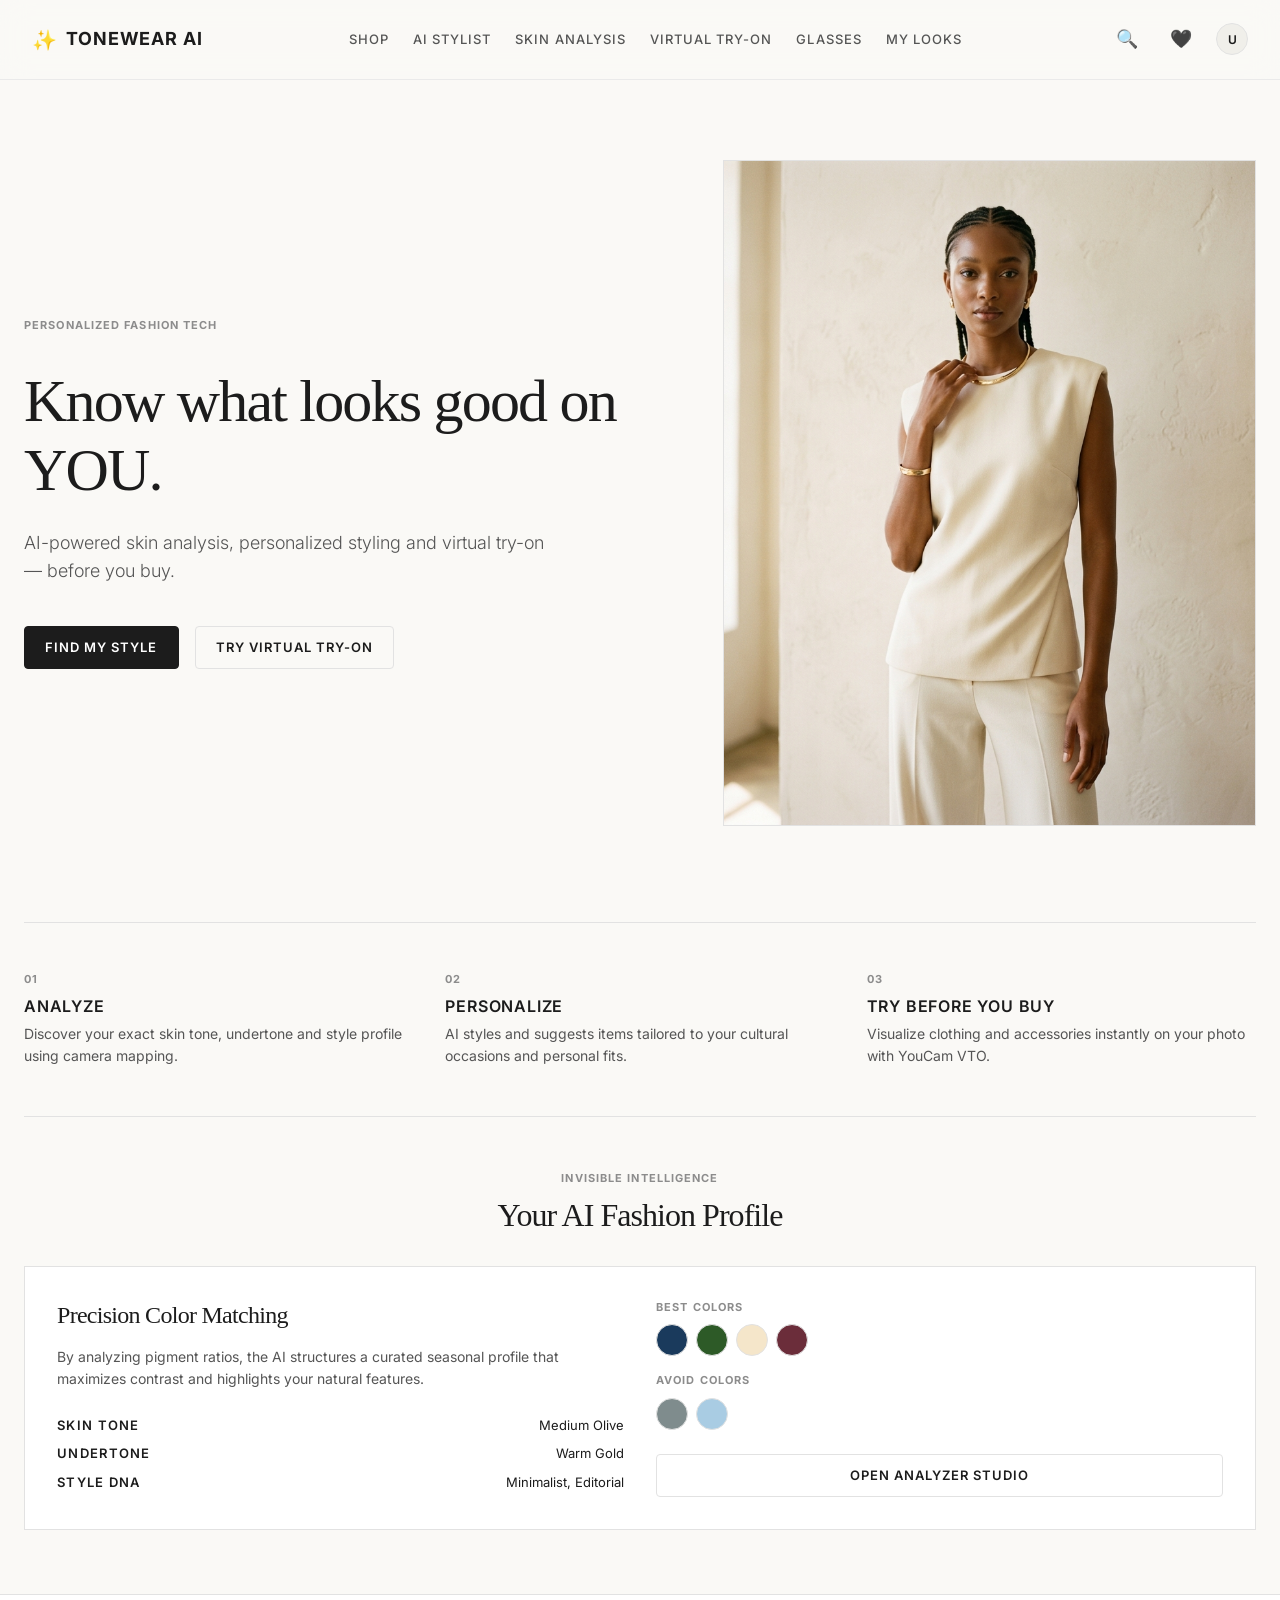
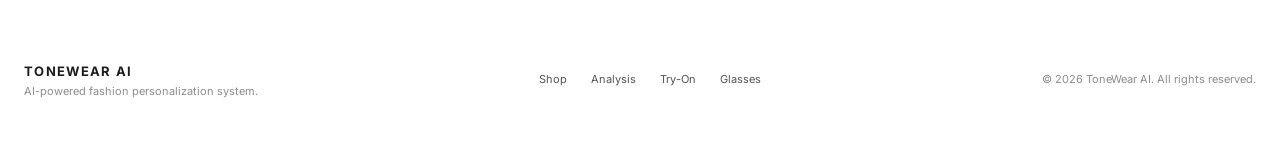
==== commit 6910171a: "design: complete premium UI/UX redesign with warm off-white editorial layout, top navigation, and re" ====
--- a/frontend/index.html
+++ b/frontend/index.html
@@ -3,741 +3,277 @@
 <head>
   <meta charset="UTF-8">
   <meta name="viewport" content="width=device-width, initial-scale=1.0">
-  <title>ToneWear AI — AI-Powered Fashion for Your Skin Tone</title>
-  <meta name="description" content="AI-powered personal stylist for Pakistani, Indian & Middle Eastern users. Analyze your skin tone and get outfit recommendations that actually work for YOU.">
+  <title>ToneWear AI — AI-Powered Fashion Personalization</title>
+  <meta name="description" content="AI-powered skin analysis, personalized styling and virtual try-on — before you buy.">
   <link rel="stylesheet" href="css/style.css">
   <link rel="stylesheet" href="css/components.css">
   <link rel="stylesheet" href="css/animations.css">
   <style>
-    /* ── Hero Background ───────────────────────── */
-    .hero-section {
+    /* Editorial Layout Styling */
+    .hero-container {
+      display: grid;
+      grid-template-columns: 1.1fr 0.9fr;
+      gap: var(--sp-12);
+      align-items: center;
+      padding-top: var(--sp-12);
+      padding-bottom: var(--sp-12);
+    }
+    
+    .hero-image-wrapper {
       position: relative;
-      min-height: 92vh;
-      display: flex;
-      align-items: center;
+      border: 1px solid var(--border-default);
       overflow: hidden;
-      padding: 80px 0;
-      background: linear-gradient(135deg, #EBF2FF 0%, #EDE9FF 50%, #F8FAFF 100%);
-    }
-
-    .hero-inner {
+      aspect-ratio: 4/5;
+      background-color: var(--primary-light);
+    }
+
+    .hero-image {
+      width: 100%;
+      height: 100%;
+      object-fit: cover;
+    }
+
+    .editorial-step-grid {
+      display: grid;
+      grid-template-columns: repeat(3, 1fr);
+      gap: var(--sp-8);
+      border-top: 1px solid var(--border-default);
+      border-bottom: 1px solid var(--border-default);
+      padding: var(--sp-12) 0;
+      margin: var(--sp-12) 0;
+    }
+
+    .editorial-step-num {
+      font-size: 11px;
+      font-weight: 700;
+      letter-spacing: 0.1em;
+      color: var(--text-muted);
+      margin-bottom: var(--sp-2);
+    }
+
+    .editorial-step-title {
+      font-size: 16px;
+      font-weight: 600;
+      margin-bottom: var(--sp-2);
+      text-transform: uppercase;
+      letter-spacing: 0.05em;
+    }
+
+    .editorial-step-desc {
+      font-size: 14px;
+      color: var(--text-secondary);
+    }
+
+    /* Style Profile Section Preview */
+    .profile-preview-card {
+      background-color: var(--bg-card);
+      border: 1px solid var(--border-default);
+      padding: var(--sp-8);
       display: grid;
       grid-template-columns: 1fr 1fr;
-      gap: 64px;
+      gap: var(--sp-8);
       align-items: center;
-      max-width: var(--max-w);
-      margin: 0 auto;
-      padding: 0 80px;
-      width: 100%;
-      position: relative;
-      z-index: 2;
-    }
-
-    .hero-left { display: flex; flex-direction: column; gap: 24px; }
-
-    .ai-badge {
-      display: inline-flex;
-      align-items: center;
-      gap: 8px;
-      padding: 8px 18px;
-      background: rgba(255,255,255,0.75);
-      backdrop-filter: blur(12px);
-      border: 1px solid rgba(255,255,255,0.60);
-      border-radius: 50px;
-      box-shadow: 0 4px 20px rgba(26,86,219,0.10);
-      width: fit-content;
-      font-size: 14px;
-      font-weight: 600;
-      color: var(--primary);
-      animation: fadeSlideUp 0.5s ease both;
-    }
-
-    .hero-title {
-      font-size: clamp(42px, 5vw, 64px);
-      font-weight: 800;
-      line-height: 1.08;
-      letter-spacing: -0.03em;
-      color: var(--text-primary);
-    }
-
-    .hero-sub {
-      font-size: 18px;
-      color: var(--text-secondary);
-      line-height: 1.7;
-      max-width: 480px;
-    }
-
-    .hero-btns { display: flex; gap: 16px; flex-wrap: wrap; }
-
-    .trust-badges {
+      margin: var(--sp-8) 0;
+    }
+
+    .palette-grid {
       display: flex;
-      gap: 20px;
-      flex-wrap: wrap;
-      padding-top: 8px;
-    }
-
-    .trust-badge {
-      display: flex;
-      align-items: center;
-      gap: 6px;
-      font-size: 13px;
-      font-weight: 500;
-      color: var(--text-muted);
-    }
-
-    .trust-badge .dot {
-      width: 6px; height: 6px;
+      gap: var(--sp-2);
+      margin-top: var(--sp-2);
+    }
+
+    .palette-color {
+      width: 32px;
+      height: 32px;
       border-radius: 50%;
-      background: var(--success);
-    }
-
-    /* ── Hero Demo Card ────────────────────────── */
-    .hero-right {
-      display: flex;
-      justify-content: center;
-      align-items: center;
-      position: relative;
-    }
-
-    .demo-card {
-      background: rgba(255,255,255,0.80);
-      backdrop-filter: blur(24px);
-      -webkit-backdrop-filter: blur(24px);
-      border: 1px solid rgba(255,255,255,0.65);
-      border-radius: 24px;
-      box-shadow: 0 20px 60px rgba(26,86,219,0.14);
-      padding: 32px;
-      width: 340px;
-      animation: float 3s ease-in-out infinite;
-    }
-
-    .demo-header {
-      display: flex;
-      align-items: center;
-      gap: 16px;
-      margin-bottom: 24px;
-      padding-bottom: 20px;
-      border-bottom: 1px solid rgba(26,86,219,0.08);
-    }
-
-    .skin-tone-circle {
-      width: 64px;
-      height: 64px;
-      border-radius: 50%;
-      background: #C8956C;
-      border: 4px solid rgba(255,255,255,0.9);
-      box-shadow: 0 4px 20px rgba(0,0,0,0.15);
-      flex-shrink: 0;
-    }
-
-    .demo-info .tone-label { font-size: 12px; color: var(--text-muted); font-weight: 500; }
-    .demo-info .tone-name  { font-size: 18px; font-weight: 700; color: var(--text-primary); }
-    .demo-info .tone-sub   { font-size: 13px; color: var(--text-secondary); }
-
-    .demo-colors { margin-bottom: 20px; }
-    .demo-colors-label { font-size: 11px; font-weight: 600; text-transform: uppercase; letter-spacing: 0.08em; color: var(--text-muted); margin-bottom: 10px; }
-
-    .color-pills { display: flex; gap: 8px; }
-    .color-pill {
-      display: flex; align-items: center; gap: 6px;
-      padding: 5px 12px;
-      border-radius: 50px;
-      font-size: 11px;
-      font-weight: 600;
-      background: var(--bg-card);
-      border: 1px solid var(--border-glass);
-    }
-    .color-dot { width: 10px; height: 10px; border-radius: 50%; }
-
-    .demo-outfits { display: grid; grid-template-columns: 1fr 1fr; gap: 10px; }
-
-    .outfit-thumb {
-      background: linear-gradient(135deg, var(--c1), var(--c2));
-      border-radius: 12px;
-      padding: 16px 12px;
-      text-align: center;
-    }
-    .outfit-thumb span { font-size: 28px; display: block; margin-bottom: 4px; }
-    .outfit-thumb p { font-size: 10px; font-weight: 600; color: #fff; }
-
-    .demo-badge {
-      position: absolute;
-      top: -12px;
-      right: -12px;
-      background: var(--gradient);
-      color: #fff;
-      padding: 6px 14px;
-      border-radius: 50px;
-      font-size: 11px;
-      font-weight: 700;
-      box-shadow: 0 4px 16px rgba(26,86,219,0.35);
-      animation: float 2.5s ease-in-out infinite 0.5s;
-    }
-
-    /* ── Sections ──────────────────────────────── */
-    .section { padding: 96px 80px; max-width: var(--max-w); margin: 0 auto; }
-    .section-center { text-align: center; }
-    .section-header { margin-bottom: 64px; }
-
-    /* ── Features Grid ─────────────────────────── */
-    .features-grid {
-      display: grid;
-      grid-template-columns: repeat(3, 1fr);
-      gap: 24px;
-    }
-
-    /* ── How It Works ──────────────────────────── */
-    .steps-row {
-      display: flex;
-      align-items: flex-start;
-      gap: 0;
-    }
-
-    .step-item {
-      flex: 1;
-      display: flex;
-      flex-direction: column;
-      align-items: center;
-      text-align: center;
-      padding: 0 20px;
-    }
-
-    .step-icon-wrap { margin-bottom: 16px; }
-
-    /* ── Cultural Cards ─────────────────────────── */
-    .culture-grid {
-      display: grid;
-      grid-template-columns: repeat(4, 1fr);
-      gap: 20px;
-    }
-
-    .culture-card {
-      background: var(--bg-card);
-      backdrop-filter: blur(20px);
-      border: 1px solid var(--border-glass);
-      border-radius: 20px;
-      padding: 32px 24px;
-      text-align: center;
-      box-shadow: var(--shadow-card);
-      transition: transform var(--t-spring), box-shadow var(--t-base);
-    }
-    .culture-card:hover { transform: translateY(-6px); box-shadow: var(--shadow-hover); }
-    .culture-card .flag { font-size: 48px; margin-bottom: 12px; display: block; }
-    .culture-card h3 { font-size: 18px; font-weight: 700; margin-bottom: 12px; }
-    .culture-card ul { display: flex; flex-direction: column; gap: 6px; }
-    .culture-card li { font-size: 13px; color: var(--text-muted); }
-
-    /* ── Testimonials ───────────────────────────── */
-    .testimonials-grid {
-      display: grid;
-      grid-template-columns: repeat(3, 1fr);
-      gap: 24px;
-    }
-
-    .testimonial-card {
-      background: var(--bg-card);
-      backdrop-filter: blur(20px);
-      border: 1px solid var(--border-glass);
-      border-radius: 20px;
-      padding: 28px;
-      box-shadow: var(--shadow-card);
-      transition: transform var(--t-spring), box-shadow var(--t-base);
-    }
-    .testimonial-card:hover { transform: translateY(-4px); box-shadow: var(--shadow-hover); }
-
-    .t-avatar {
-      width: 52px; height: 52px;
-      border-radius: 50%;
-      background: var(--gradient);
-      color: #fff;
-      display: flex;
-      align-items: center;
-      justify-content: center;
-      font-weight: 700;
-      font-size: 18px;
-      flex-shrink: 0;
-    }
-
-    .t-quote {
-      font-size: 15px;
-      color: var(--text-secondary);
-      line-height: 1.7;
-      font-style: italic;
-      margin-top: 16px;
-    }
-
-    /* ── CTA Section ───────────────────────────── */
-    .cta-section {
-      background: var(--gradient);
-      border-radius: 32px;
-      padding: 80px;
-      text-align: center;
-      margin: 0 80px 80px;
-      position: relative;
-      overflow: hidden;
-    }
-
-    .cta-section::before {
-      content: '';
-      position: absolute;
-      inset: 0;
-      background: url("data:image/svg+xml,%3Csvg width='60' height='60' viewBox='0 0 60 60' xmlns='http://www.w3.org/2000/svg'%3E%3Cg fill='none' fill-rule='evenodd'%3E%3Cg fill='%23ffffff' fill-opacity='0.05'%3E%3Cpath d='M36 34v-4h-2v4h-4v2h4v4h2v-4h4v-2h-4zm0-30V0h-2v4h-4v2h4v4h2V6h4V4h-4zM6 34v-4H4v4H0v2h4v4h2v-4h4v-2H6zM6 4V0H4v4H0v2h4v4h2V6h4V4H6z'/%3E%3C/g%3E%3C/g%3E%3C/svg%3E");
-    }
-
-    .cta-section h2 { color: #fff; font-size: 48px; font-weight: 800; margin-bottom: 16px; }
-    .cta-section p  { color: rgba(255,255,255,0.85); font-size: 18px; margin-bottom: 40px; }
-
-    /* ── Footer ─────────────────────────────────── */
-    footer {
-      background: var(--bg-card);
-      backdrop-filter: blur(20px);
-      border-top: 1px solid var(--border-subtle);
-      padding: 48px 80px;
-    }
-
-    .footer-inner {
-      max-width: var(--max-w);
-      margin: 0 auto;
-      display: flex;
-      align-items: center;
-      justify-content: space-between;
-      gap: 32px;
-      flex-wrap: wrap;
-    }
-
-    .footer-links { display: flex; gap: 32px; }
-    .footer-link  { font-size: 14px; color: var(--text-muted); font-weight: 500; transition: color var(--t-fast); }
-    .footer-link:hover { color: var(--primary); }
-
-    /* ── Responsive ─────────────────────────────── */
+      border: 1px solid var(--border-default);
+    }
+
     @media (max-width: 1023px) {
-      .hero-inner { grid-template-columns: 1fr; padding: 0 40px; text-align: center; gap: 48px; }
-      .hero-left  { align-items: center; }
-      .hero-btns  { justify-content: center; }
-      .trust-badges { justify-content: center; }
-      .demo-card  { width: 300px; }
-      .features-grid { grid-template-columns: repeat(2, 1fr); }
-      .culture-grid  { grid-template-columns: repeat(2, 1fr); }
-      .testimonials-grid { grid-template-columns: 1fr; }
-      .section  { padding: 64px 40px; }
-      .cta-section { margin: 0 40px 64px; padding: 64px 40px; }
-      footer { padding: 48px 40px; }
-      .steps-row { flex-direction: column; align-items: center; gap: 24px; }
-      .step-connector { display: none; }
-    }
-
-    @media (max-width: 767px) {
-      .hero-inner { padding: 0 24px; }
-      .hero-title { font-size: 36px; }
-      .features-grid { grid-template-columns: 1fr; }
-      .culture-grid  { grid-template-columns: repeat(2, 1fr); }
-      .section  { padding: 48px 24px; }
-      .cta-section { margin: 0 24px 48px; padding: 48px 24px; }
-      .cta-section h2 { font-size: 32px; }
-      footer { padding: 32px 24px; }
-      .footer-inner { flex-direction: column; text-align: center; }
-      .footer-links { flex-wrap: wrap; justify-content: center; gap: 20px; }
+      .hero-container {
+        grid-template-columns: 1fr;
+        gap: var(--sp-8);
+      }
+      .editorial-step-grid {
+        grid-template-columns: 1fr;
+        gap: var(--sp-6);
+      }
+      .profile-preview-card {
+        grid-template-columns: 1fr;
+      }
     }
   </style>
 </head>
 <body>
 
-<!-- ── Blobs background ─────────────────────────────────────────── -->
-<div class="blob blob-blue animate-float-slow"  style="width:400px;height:400px;top:-100px;left:-150px;"></div>
-<div class="blob blob-purple animate-float-slow" style="width:350px;height:350px;top:200px;right:-100px;animation-delay:2s;"></div>
-<div class="blob blob-blue animate-float-slow"  style="width:300px;height:300px;bottom:200px;left:20%;animation-delay:4s;opacity:0.08;"></div>
-
-<!-- ══════════════════════════════════════════════
-     NAVBAR
-     ══════════════════════════════════════════════ -->
-<nav class="navbar" id="navbar">
-  <a href="index.html" class="nav-logo">
-    <div class="nav-logo-icon">✨</div>
-    <span class="nav-logo-text">ToneWear AI</span>
-  </a>
-
-  <div class="nav-links hide-tablet">
-    <a href="#features"      class="nav-link">Features</a>
-    <a href="#how-it-works"  class="nav-link">How It Works</a>
-    <a href="#testimonials"  class="nav-link">Reviews</a>
-    <a href="shop.html"      class="nav-link">Shop Now</a>
-  </div>
-
-  <div class="nav-right">
-    <button id="theme-toggle" class="btn btn-ghost btn-icon hide-mobile" title="Toggle dark mode">
-      <span id="theme-icon">🌙</span>
-    </button>
-    <a href="shop.html" class="btn btn-primary btn-sm hide-tablet">Start Shopping</a>
-    <div class="hamburger show-tablet" id="hamburger">
-      <span></span><span></span><span></span>
-    </div>
-  </div>
-</nav>
-
-<!-- Mobile Nav Overlay -->
-<div class="mobile-nav" id="mobile-nav">
-  <a href="#features"     class="nav-link">Features</a>
-  <a href="#how-it-works" class="nav-link">How It Works</a>
-  <a href="shop.html"     class="nav-link">Shop Now</a>
-  <a href="signup.html"   class="btn btn-primary btn-lg mt-6">Get Started Free</a>
+<div class="app-shell">
+  <!-- ══════════════════════════════════════════════
+       GLOBAL NAVBAR
+       ══════════════════════════════════════════════ -->
+  <nav class="tw-navbar">
+    <a href="index.html" class="tw-navbar-brand">
+      <span class="tw-navbar-brand-icon">✨</span>
+      <span>ToneWear AI</span>
+    </a>
+    
+    <div class="tw-navbar-links">
+      <a href="shop.html" class="tw-navbar-link">Shop</a>
+      <a href="shop.html?stylist=true" class="tw-navbar-link">AI Stylist</a>
+      <a href="analyzer.html" class="tw-navbar-link">Skin Analysis</a>
+      <a href="tryon.html" class="tw-navbar-link">Virtual Try-On</a>
+      <a href="glasses.html" class="tw-navbar-link">Glasses</a>
+      <a href="history.html" class="tw-navbar-link">My Looks</a>
+    </div>
+    
+    <div class="tw-navbar-actions">
+      <a href="shop.html" class="tw-navbar-btn" title="Search">🔍</a>
+      <a href="history.html" class="tw-navbar-btn" title="Saved Looks">🖤</a>
+      <div class="tw-navbar-profile" onclick="window.location.href='login.html'">
+        <div class="tw-navbar-avatar" id="navbar-avatar">U</div>
+      </div>
+    </div>
+  </nav>
+
+  <!-- ══════════════════════════════════════════════
+       MAIN CONTENT
+       ══════════════════════════════════════════════ -->
+  <main class="main-content">
+    <div class="page-container">
+      
+      <!-- Hero Section -->
+      <section class="hero-container">
+        <div class="flex flex-col gap-6 items-start">
+          <div class="editorial-step-num uppercase">Personalized Fashion Tech</div>
+          <h1 class="editorial-title" style="font-size: clamp(38px, 6vw, 60px);">
+            Know what looks good on YOU.
+          </h1>
+          <p class="text-secondary-c" style="font-size: 18px; max-width: 520px; font-weight: 300;">
+            AI-powered skin analysis, personalized styling and virtual try-on — before you buy.
+          </p>
+          <div class="flex gap-4 mt-4">
+            <a href="shop.html" class="btn btn-primary">Find My Style</a>
+            <a href="tryon.html" class="btn btn-secondary">Try Virtual Try-On</a>
+          </div>
+        </div>
+        <div class="hero-image-wrapper">
+          <img src="assets/editorial_fashion_ai_model.png" alt="Editorial Fashion Model Portrait" class="hero-image">
+        </div>
+      </section>
+
+      <!-- 3-Step Explanation -->
+      <section class="editorial-step-grid">
+        <div class="flex flex-col">
+          <div class="editorial-step-num">01</div>
+          <h3 class="editorial-step-title">Analyze</h3>
+          <p class="editorial-step-desc">Discover your exact skin tone, undertone and style profile using camera mapping.</p>
+        </div>
+        <div class="flex flex-col">
+          <div class="editorial-step-num">02</div>
+          <h3 class="editorial-step-title">Personalize</h3>
+          <p class="editorial-step-desc">AI styles and suggests items tailored to your cultural occasions and personal fits.</p>
+        </div>
+        <div class="flex flex-col">
+          <div class="editorial-step-num">03</div>
+          <h3 class="editorial-step-title">Try Before You Buy</h3>
+          <p class="editorial-step-desc">Visualize clothing and accessories instantly on your photo with YouCam VTO.</p>
+        </div>
+      </section>
+
+      <!-- AI Fashion Profile Preview -->
+      <section class="mb-12">
+        <div class="text-center mb-6">
+          <span class="editorial-step-num uppercase">Invisible Intelligence</span>
+          <h2 class="editorial-title mt-2" style="font-size: 32px;">Your AI Fashion Profile</h2>
+        </div>
+
+        <div class="profile-preview-card">
+          <div class="flex flex-col gap-4">
+            <h3 class="editorial-title" style="font-size: 24px;">Precision Color Matching</h3>
+            <p class="text-secondary-c" style="font-size: 14px;">
+              By analyzing pigment ratios, the AI structures a curated seasonal profile that maximizes contrast and highlights your natural features.
+            </p>
+            <div class="flex flex-col gap-2 mt-2">
+              <div class="flex justify-between text-sm py-1 border-bottom border-subtle">
+                <span class="font-semibold uppercase">Skin Tone</span>
+                <span>Medium Olive</span>
+              </div>
+              <div class="flex justify-between text-sm py-1 border-bottom border-subtle">
+                <span class="font-semibold uppercase">Undertone</span>
+                <span>Warm Gold</span>
+              </div>
+              <div class="flex justify-between text-sm py-1 border-bottom border-subtle">
+                <span class="font-semibold uppercase">Style DNA</span>
+                <span>Minimalist, Editorial</span>
+              </div>
+            </div>
+          </div>
+          <div class="flex flex-col gap-4">
+            <div>
+              <div class="editorial-step-num uppercase">Best Colors</div>
+              <div class="palette-grid">
+                <div class="palette-color" style="background-color: #1a3a5c;" title="Navy"></div>
+                <div class="palette-color" style="background-color: #2d5a27;" title="Olive"></div>
+                <div class="palette-color" style="background-color: #F5E6CA;" title="Cream"></div>
+                <div class="palette-color" style="background-color: #6b2d3a;" title="Burgundy"></div>
+              </div>
+            </div>
+            <div>
+              <div class="editorial-step-num uppercase">Avoid Colors</div>
+              <div class="palette-grid">
+                <div class="palette-color" style="background-color: #7F8C8D;" title="Cool Grey"></div>
+                <div class="palette-color" style="background-color: #A9CCE3;" title="Ash Blue"></div>
+              </div>
+            </div>
+            <a href="analyzer.html" class="btn btn-secondary w-full text-center mt-2">Open Analyzer Studio</a>
+          </div>
+        </div>
+      </section>
+
+    </div>
+  </main>
+
+  <!-- ══════════════════════════════════════════════
+       FOOTER
+       ══════════════════════════════════════════════ -->
+  <footer style="border-top: 1px solid var(--border-default); padding: var(--sp-8) 0; background-color: var(--bg-card);">
+    <div class="page-container" style="display: flex; justify-content: space-between; align-items: center; flex-wrap: wrap; gap: var(--sp-4);">
+      <div>
+        <span class="font-bold text-sm uppercase tracking-widest">ToneWear AI</span>
+        <p class="text-xs text-muted mt-1">AI-powered fashion personalization system.</p>
+      </div>
+      <div class="flex gap-6 text-xs text-secondary-c">
+        <a href="shop.html">Shop</a>
+        <a href="analyzer.html">Analysis</a>
+        <a href="tryon.html">Try-On</a>
+        <a href="glasses.html">Glasses</a>
+      </div>
+      <div class="text-xs text-muted">
+        &copy; 2026 ToneWear AI. All rights reserved.
+      </div>
+    </div>
+  </footer>
+
+  <!-- Mobile Bottom Nav -->
+  <nav class="mobile-nav-bar">
+    <a href="shop.html" class="mobile-nav-item">
+      <span class="mobile-nav-icon">🛍️</span>
+      <span>Shop</span>
+    </a>
+    <a href="analyzer.html" class="mobile-nav-item">
+      <span class="mobile-nav-icon">🔬</span>
+      <span>Analyze</span>
+    </a>
+    <a href="tryon.html" class="mobile-nav-item">
+      <span class="mobile-nav-icon">👕</span>
+      <span>Try-On</span>
+    </a>
+    <a href="history.html" class="mobile-nav-item active">
+      <span class="mobile-nav-icon">📋</span>
+      <span>My Looks</span>
+    </a>
+  </nav>
 </div>
 
-<!-- ══════════════════════════════════════════════
-     HERO SECTION
-     ══════════════════════════════════════════════ -->
-<section class="hero-section">
-  <div class="hero-inner">
-    <!-- Left Content -->
-    <div class="hero-left">
-      <div class="ai-badge animate-fade-up">
-        <span>✨</span> AI-Powered Fashion
-      </div>
-
-      <h1 class="hero-title animate-fade-up" style="animation-delay:0.1s">
-        <span id="typewriter-text">Not just what to wear</span><br>
-        — <span class="text-gradient">why it works</span><br>
-        for YOUR skin.
-      </h1>
-
-      <p class="hero-sub animate-fade-up" style="animation-delay:0.2s">
-        AI-powered stylist for <strong>Pakistani, Indian & Middle Eastern</strong> fashion.
-        Analyzes your skin tone, undertone & concerns to recommend outfits that truly suit you.
-      </p>
-
-      <div class="hero-btns animate-fade-up" style="animation-delay:0.3s">
-        <a href="shop.html" class="btn btn-primary btn-lg">
-          🛍️ Start Shopping
-        </a>
-        <button class="btn btn-ghost btn-lg" onclick="App.scrollToSection('how-it-works')">
-          ▶ See How It Works
-        </button>
-      </div>
-
-      <div class="trust-badges animate-fade-up" style="animation-delay:0.4s">
-        <div class="trust-badge"><span class="dot"></span> 1000+ Skin Tones</div>
-        <div class="trust-badge"><span class="dot"></span> Cultural Fashion</div>
-      </div>
-    </div>
-
-    <!-- Right: Demo Card -->
-    <div class="hero-right animate-scale-in" style="animation-delay:0.3s">
-      <div class="demo-card" style="position:relative">
-        <span class="demo-badge">✨ Analysis Result</span>
-
-        <div class="demo-header">
-          <div class="skin-tone-circle"></div>
-          <div class="demo-info">
-            <div class="tone-label">Detected Skin Tone</div>
-            <div class="tone-name">Warm Olive</div>
-            <div class="tone-sub">Undertone: Warm • Type IV</div>
-          </div>
-        </div>
-
-        <div class="demo-colors">
-          <div class="demo-colors-label">Your Best Colors</div>
-          <div class="color-pills">
-            <div class="color-pill"><div class="color-dot" style="background:#1a3a5c"></div> Navy</div>
-            <div class="color-pill"><div class="color-dot" style="background:#6b2d3a"></div> Burgundy</div>
-            <div class="color-pill"><div class="color-dot" style="background:#2d5a27"></div> Forest</div>
-          </div>
-        </div>
-
-        <div class="demo-outfits">
-          <div class="outfit-thumb" style="--c1:#1a3a5c;--c2:#0d2438">
-            <span>👘</span>
-            <p>Shalwar Kameez</p>
-          </div>
-          <div class="outfit-thumb" style="--c1:#6b2d3a;--c2:#4a1a25">
-            <span>👔</span>
-            <p>Kurta Set</p>
-          </div>
-        </div>
-      </div>
-    </div>
-  </div>
-</section>
-
-<!-- ══════════════════════════════════════════════
-     FEATURES SECTION
-     ══════════════════════════════════════════════ -->
-<section class="section" id="features">
-  <div class="section-header section-center fade-up">
-    <div class="section-label">Features</div>
-    <h2 class="section-title">Everything you need to dress confidently</h2>
-    <p class="section-subtitle mx-auto">Tailored style recommendations — built for YOUR culture.</p>
-  </div>
-
-  <div class="features-grid" data-stagger-group>
-    <div class="feature-card card-enter">
-      <span class="feature-icon">🔬</span>
-      <h3>Skin Analysis</h3>
-      <p>Detect skin tone, undertone, acne, dark spots, and more with 1000+ tone support.</p>
-    </div>
-    <div class="feature-card card-enter">
-      <span class="feature-icon">👔</span>
-      <h3>Cultural Fashion</h3>
-      <p>Shalwar Kameez, Kurta, Sherwani, Thobe recommendations tailored to Pakistani, Indian & Middle Eastern occasions.</p>
-    </div>
-    <div class="feature-card card-enter">
-      <span class="feature-icon">🤖</span>
-      <h3>AI Explains WHY</h3>
-      <p>Not just "wear navy" — but "navy creates elegant contrast with your warm olive undertone." Real explanations, every time.</p>
-    </div>
-    <div class="feature-card card-enter">
-      <span class="feature-icon">👓</span>
-      <h3>Glasses Try-On</h3>
-      <p>Detect your face shape + skin tone → find frames that flatter both. Virtual try-on included.</p>
-    </div>
-    <div class="feature-card card-enter">
-      <span class="feature-icon">🌿</span>
-      <h3>Skin Remedies</h3>
-      <p>Home remedies for acne, dark spots, oiliness and more — plus clothing advice to minimize concerns visually.</p>
-    </div>
-    <div class="feature-card card-enter">
-      <span class="feature-icon">📱</span>
-      <h3>Occasion Styling</h3>
-      <p>Eid, Wedding, Interview, University, Date — optimized outfit picks for every occasion in your cultural context.</p>
-    </div>
-  </div>
-</section>
-
-<!-- ══════════════════════════════════════════════
-     HOW IT WORKS
-     ══════════════════════════════════════════════ -->
-<section class="section" id="how-it-works" style="background:rgba(26,86,219,0.03);">
-  <div class="section-header section-center fade-up">
-    <div class="section-label">Process</div>
-    <h2 class="section-title">From selfie to styled — in 4 steps</h2>
-  </div>
-
-  <div class="steps-row" id="steps-row">
-    <div class="step-item fade-up">
-      <div class="step-icon-wrap">
-        <div class="step-number">1</div>
-      </div>
-      <div style="font-size:36px;margin-bottom:12px">📸</div>
-      <h3 style="font-size:18px;font-weight:700;margin-bottom:8px">Upload Selfie</h3>
-      <p style="font-size:14px;color:var(--text-muted);line-height:1.6">Take or upload a clear front-facing photo. Works best in natural light.</p>
-    </div>
-
-    <div class="step-connector" id="connector-1"></div>
-
-    <div class="step-item fade-up delay-200">
-      <div class="step-icon-wrap">
-        <div class="step-number">2</div>
-      </div>
-      <div style="font-size:36px;margin-bottom:12px">🎨</div>
-      <h3 style="font-size:18px;font-weight:700;margin-bottom:8px">Get Your Color Profile</h3>
-      <p style="font-size:14px;color:var(--text-muted);line-height:1.6">AI detects your skin tone, undertone, and builds your personal color palette.</p>
-    </div>
-
-    <div class="step-connector" id="connector-2"></div>
-
-    <div class="step-item fade-up delay-400">
-      <div class="step-icon-wrap">
-        <div class="step-number">3</div>
-      </div>
-      <div style="font-size:36px;margin-bottom:12px">🔍</div>
-      <h3 style="font-size:18px;font-weight:700;margin-bottom:8px">Browse & Shop</h3>
-      <p style="font-size:14px;color:var(--text-muted);line-height:1.6">Explore personalized recommendations curated for your skin tone and cultural style.</p>
-    </div>
-
-    <div class="step-connector" id="connector-3"></div>
-
-    <div class="step-item fade-up delay-600">
-      <div class="step-icon-wrap">
-        <div class="step-number">4</div>
-      </div>
-      <div style="font-size:36px;margin-bottom:12px">🪞</div>
-      <h3 style="font-size:18px;font-weight:700;margin-bottom:8px">Try On & Buy</h3>
-      <p style="font-size:14px;color:var(--text-muted);line-height:1.6">See the outfit on YOUR photo, compare options, then shop with confidence.</p>
-    </div>
-  </div>
-</section>
-
-<!-- ══════════════════════════════════════════════
-     CULTURAL SHOWCASE
-     ══════════════════════════════════════════════ -->
-<section class="section" id="cultural">
-  <div class="section-header section-center fade-up">
-    <div class="section-label">Cultural Fashion</div>
-    <h2 class="section-title">Built for YOUR culture</h2>
-    <p class="section-subtitle mx-auto">Deep fashion knowledge for South Asian and Middle Eastern dress codes.</p>
-  </div>
-
-  <div class="culture-grid" data-stagger-group>
-    <div class="culture-card card-enter">
-      <span class="flag">🇵🇰</span>
-      <h3>Pakistani</h3>
-      <ul>
-        <li>Shalwar Kameez</li>
-        <li>Sherwani</li>
-        <li>Kurta Pajama</li>
-        <li>Waistcoat Sets</li>
-        <li>Embroidered Lawn</li>
-      </ul>
-    </div>
-    <div class="culture-card card-enter">
-      <span class="flag">🇮🇳</span>
-      <h3>Indian</h3>
-      <ul>
-        <li>Kurta Sets</li>
-        <li>Nehru Jacket</li>
-        <li>Dhoti Kurta</li>
-        <li>Bandhgala Suit</li>
-        <li>Lehenga Colors</li>
-      </ul>
-    </div>
-    <div class="culture-card card-enter">
-      <span class="flag">🌙</span>
-      <h3>Middle Eastern</h3>
-      <ul>
-        <li>Thobe / Kandura</li>
-        <li>Bisht Colors</li>
-        <li>Abaya Tones</li>
-        <li>Tagiyah Styles</li>
-        <li>Ghutra Variants</li>
-      </ul>
-    </div>
-    <div class="culture-card card-enter">
-      <span class="flag">🌍</span>
-      <h3>Western</h3>
-      <ul>
-        <li>Shirts & Polos</li>
-        <li>Slim Fit Suits</li>
-        <li>Casual Wear</li>
-        <li>Business Formal</li>
-        <li>Street Style</li>
-      </ul>
-    </div>
-  </div>
-</section>
-
-<!-- ══════════════════════════════════════════════
-     TESTIMONIALS
-     ══════════════════════════════════════════════ -->
-<section class="section" id="testimonials" style="background:rgba(124,58,237,0.03);">
-  <div class="section-header section-center fade-up">
-    <div class="section-label">Reviews</div>
-    <h2 class="section-title">What our users say</h2>
-  </div>
-
-  <div class="testimonials-grid" data-stagger-group>
-    <div class="testimonial-card card-enter">
-      <div style="display:flex;align-items:center;gap:14px;margin-bottom:8px">
-        <div class="t-avatar" style="background:linear-gradient(135deg,#1A56DB,#0d2f7a)">AK</div>
-        <div>
-          <div style="font-weight:700;font-size:16px">Ahmed Khan</div>
-          <div style="font-size:13px;color:var(--text-muted)">📍 Karachi, Pakistan</div>
-        </div>
-        <div class="star-rating ml-auto" style="font-size:14px">⭐⭐⭐⭐⭐</div>
-      </div>
-      <p class="t-quote">"Finally an app that understands I have warm olive skin and actually recommends navy shalwar kameez instead of random colors. The 'why it works' explanation is brilliant!"</p>
-    </div>
-
-    <div class="testimonial-card card-enter">
-      <div style="display:flex;align-items:center;gap:14px;margin-bottom:8px">
-        <div class="t-avatar" style="background:linear-gradient(135deg,#7C3AED,#4a1a8c)">PS</div>
-        <div>
-          <div style="font-weight:700;font-size:16px">Priya Sharma</div>
-          <div style="font-size:13px;color:var(--text-muted)">📍 Mumbai, India</div>
-        </div>
-        <div class="star-rating ml-auto" style="font-size:14px">⭐⭐⭐⭐⭐</div>
-      </div>
-      <p class="t-quote">"The skin concern analysis caught my hyperpigmentation and recommended deep jewel tones that actually balance my skin beautifully. My wedding outfits look stunning now!"</p>
-    </div>
-
-    <div class="testimonial-card card-enter">
-      <div style="display:flex;align-items:center;gap:14px;margin-bottom:8px">
-        <div class="t-avatar" style="background:linear-gradient(135deg,#D69E2E,#92601a)">OA</div>
-        <div>
-          <div style="font-weight:700;font-size:16px">Omar Al-Farsi</div>
-          <div style="font-size:13px;color:var(--text-muted)">📍 Dubai, UAE</div>
-        </div>
-        <div class="star-rating ml-auto" style="font-size:14px">⭐⭐⭐⭐⭐</div>
-      </div>
-      <p class="t-quote">"The Thobe color recommendations for my skin tone are incredibly accurate. The glasses try-on feature helped me find gold aviators that actually complement my complexion perfectly."</p>
-    </div>
-  </div>
-</section>
-
-<!-- ══════════════════════════════════════════════
-     CTA SECTION
-     ══════════════════════════════════════════════ -->
-<section style="padding-top: 32px;">
-  <div class="cta-section fade-up">
-    <div class="blob blob-blue" style="width:300px;height:300px;top:-100px;left:-100px;opacity:0.15;filter:blur(60px);"></div>
-    <div class="blob blob-purple" style="width:250px;height:250px;bottom:-80px;right:-80px;opacity:0.15;filter:blur(60px);"></div>
-
-    <div style="position:relative;z-index:2;">
-      <div style="font-size:14px;font-weight:600;color:rgba(255,255,255,0.75);text-transform:uppercase;letter-spacing:0.1em;margin-bottom:16px">
-        GET STARTED TODAY
-      </div>
-      <h2>Ready to find your perfect outfit?</h2>
-      <p>Discover clothes that suit your skin. No guessing, no generic advice — personalized for YOU.</p>
-      <a href="shop.html" class="btn btn-white btn-xl" style="display:inline-flex">
-        🛍️ Start Shopping Free
-      </a>
-      <p style="font-size:14px;color:rgba(255,255,255,0.65);margin-top:20px;margin-bottom:0">
-        No signup required &nbsp;•&nbsp; Demo mode available
-      </p>
-    </div>
-  </div>
-</section>
-
-<!-- ══════════════════════════════════════════════
-     FOOTER
-     ══════════════════════════════════════════════ -->
-<footer>
-  <div class="footer-inner">
-    <div>
-      <a href="index.html" class="nav-logo" style="margin-bottom:8px;display:inline-flex">
-        <div class="nav-logo-icon" style="width:32px;height:32px;font-size:16px">✨</div>
-        <span class="nav-logo-text" style="font-size:18px">ToneWear AI</span>
-      </a>
-      <p style="font-size:13px;color:var(--text-muted);margin-top:6px">
-        Not just what to wear — why it works.
-      </p>
-    </div>
-
-    <div class="footer-links">
-      <a href="#features"     class="footer-link">Features</a>
-      <a href="#how-it-works" class="footer-link">How It Works</a>
-      <a href="analyzer.html" class="footer-link">Analyzer</a>
-      <a href="#"             class="footer-link">Privacy</a>
-      <a href="#"             class="footer-link">Terms</a>
-    </div>
-
-
-      <div style="font-size:12px;color:var(--text-muted)">
-        © 2026 ToneWear AI. All rights reserved.
-      </div>
-    </div>
-  </div>
-</footer>
-
-<!-- ── Scripts ───────────────────────────────────────────────────── -->
 <script src="js/app.js"></script>
-
-<script>
-  // Typewriter on hero
-  window.addEventListener('load', () => {
-    setTimeout(() => {
-      App.typewriter('typewriter-text', 'Not just what to wear', 70);
-    }, 600);
-
-    // Animate step connectors on scroll
-    const connectors = document.querySelectorAll('.step-connector');
-    const connectorObserver = new IntersectionObserver(entries => {
-      entries.forEach(e => {
-        if (e.isIntersecting) {
-          setTimeout(() => e.target.classList.add('filled'), 300);
-        }
-      });
-    }, { threshold: 0.5 });
-
-    connectors.forEach(c => connectorObserver.observe(c));
-  });
-</script>
 </body>
 </html>
--- a/frontend/css/style.css
+++ b/frontend/css/style.css
@@ -1,243 +1,151 @@
 /* =============================================================================
    TONEWEAR AI — GLOBAL STYLES + DESIGN SYSTEM
-   style.css — Import this first on every page
+   style.css — Sophisticated Fashion-Tech Off-White Palette
    ============================================================================= */
 
-@import url('https://fonts.googleapis.com/css2?family=Inter:wght@400;500;600;700;800&display=swap');
+@import url('https://fonts.googleapis.com/css2?family=Inter:wght@300;400;500;600;700&display=swap');
 
 /* ── Design Tokens ─────────────────────────────────────────────────── */
 :root {
-  /* Colors */
-  --primary:           #1A56DB;
-  --primary-dark:      #1344B0;
-  --primary-light:     #EBF2FF;
-  --secondary:         #7C3AED;
-  --secondary-light:   #EDE9FF;
-  --accent:            #F59E0B;
-
-  /* Gradients */
-  --gradient:          linear-gradient(135deg, #1A56DB 0%, #7C3AED 100%);
-  --gradient-soft:     linear-gradient(135deg, rgba(26,86,219,0.10), rgba(124,58,237,0.10));
-  --gradient-hero:     linear-gradient(135deg, #EBF2FF 0%, #EDE9FF 50%, #F8FAFF 100%);
-
-  /* Backgrounds */
-  --bg-main:           #F8FAFF;
-  --bg-card:           rgba(255, 255, 255, 0.70);
-  --bg-card-hover:     rgba(255, 255, 255, 0.90);
-  --bg-sidebar:        rgba(248, 250, 255, 0.98);
-  --bg-input:          rgba(255, 255, 255, 0.85);
-
-  /* Glass */
-  --border-glass:      rgba(255, 255, 255, 0.50);
-  --border-glass-2:    rgba(255, 255, 255, 0.25);
-
-  /* Shadows */
-  --shadow-glass:      0 8px 32px rgba(26, 86, 219, 0.08);
-  --shadow-card:       0 4px 20px rgba(26, 86, 219, 0.06);
-  --shadow-hover:      0 16px 48px rgba(26, 86, 219, 0.14);
-  --shadow-btn:        0 4px 16px rgba(26, 86, 219, 0.30);
-  --shadow-btn-hover:  0 8px 24px rgba(26, 86, 219, 0.45);
-  --shadow-sidebar:    4px 0 24px rgba(26, 86, 219, 0.06);
-
-  /* Text */
-  --text-primary:      #1A202C;
-  --text-secondary:    #4A5568;
-  --text-muted:        #718096;
-  --text-placeholder:  #A0AEC0;
+  /* Colors - Premium Ivory/Off-White Editorial Fashion Palette */
+  --bg-main:           #FAF9F6; /* Warm alabaster/ivory */
+  --bg-card:           #FFFFFF;
+  --bg-card-hover:     #FFFFFF;
+  --bg-input:          #FFFFFF;
+  --bg-nav:            rgba(250, 249, 246, 0.85);
+
+  /* Primary Accent - Deep Charcoal & Sleek Fashion Midnight */
+  --primary:           #1C1C1C; /* Editorial charcoal/black */
+  --primary-dark:      #000000;
+  --primary-light:     #F0EFEA;
+  
+  /* Accent/Highlight - Sophisticated Muted Indigo/Cobalt */
+  --accent:            #2C3E6B; 
+  --accent-light:      #ECEFF7;
+
+  /* Shadows - Minimal & Flat */
+  --shadow-sm:         0 1px 3px rgba(0,0,0,0.05);
+  --shadow-card:       0 4px 20px rgba(28,28,28,0.04);
+  --shadow-hover:      0 8px 30px rgba(28,28,28,0.08);
+  --shadow-btn:        0 2px 8px rgba(0,0,0,0.08);
+  
+  /* Borders */
+  --border-subtle:     #EAEAEA;
+  --border-default:    #E2E2E2;
+  --border-strong:     #B5B5B5;
+
+  /* Text Colors */
+  --text-primary:      #1C1C1C; /* Deep charcoal */
+  --text-secondary:    #555555; /* Muted gray */
+  --text-muted:        #8C8C8C; /* Light gray */
   --text-inverse:      #FFFFFF;
 
-  /* Semantic */
-  --success:           #38A169;
-  --success-light:     #F0FFF4;
-  --warning:           #D69E2E;
-  --warning-light:     #FFFBEB;
-  --error:             #E53E3E;
-  --error-light:       #FFF5F5;
-  --info:              #3182CE;
-  --info-light:        #EBF8FF;
-
-  /* Borders */
-  --border-subtle:     rgba(26, 86, 219, 0.08);
-  --border-default:    rgba(26, 86, 219, 0.14);
-  --border-strong:     rgba(26, 86, 219, 0.24);
-
-  /* Radii */
-  --radius-card:       20px;
-  --radius-btn:        12px;
-  --radius-sm:         8px;
-  --radius-lg:         24px;
-  --radius-pill:       50px;
-  --radius-circle:     50%;
+  /* Semantic Colors - Softened */
+  --success:           #2A7B4C;
+  --success-light:     #EAF6EE;
+  --warning:           #B07D2B;
+  --warning-light:     #FAF4E7;
+  --error:             #C94A4A;
+  --error-light:       #FCEAEA;
+
+  /* Layout */
+  --navbar-h:          80px;
+  --max-w:             1300px;
+  --radius-default:    4px;      /* Minimal Apple-like sharp corners */
+  --radius-lg:         8px;
+
+  /* Font */
+  --font:              'Inter', -apple-system, BlinkMacSystemFont, sans-serif;
+  --font-serif:        Georgia, serif;
 
   /* Spacing */
   --sp-1: 4px; --sp-2: 8px; --sp-3: 12px; --sp-4: 16px;
   --sp-5: 20px; --sp-6: 24px; --sp-8: 32px; --sp-10: 40px;
-  --sp-12: 48px; --sp-16: 64px; --sp-20: 80px;
-
-  /* Typography */
-  --font:              'Inter', -apple-system, BlinkMacSystemFont, sans-serif;
-  --text-xs:  12px; --text-sm:  14px; --text-base: 16px;
-  --text-md:  18px; --text-lg:  20px; --text-xl:   24px;
-  --text-2xl: 28px; --text-3xl: 32px; --text-4xl:  40px;
-  --text-5xl: 48px; --text-6xl: 56px; --text-7xl:  64px;
-
-  /* Layout */
-  --sidebar-w:         260px;
-  --sidebar-w-laptop:  220px;
-  --topbar-h:          70px;
-  --max-w:             1400px;
-
-  /* Z-index */
-  --z-base: 1; --z-drop: 100; --z-sticky: 200;
-  --z-overlay: 300; --z-modal: 400; --z-sidebar: 500;
-  --z-topbar: 600; --z-toast: 700;
+  --sp-12: 48px; --sp-16: 64px;
 
   /* Transitions */
   --t-fast:   0.15s ease;
   --t-base:   0.25s ease;
-  --t-slow:   0.35s ease;
-  --t-spring: 0.3s cubic-bezier(0.34, 1.56, 0.64, 1);
-}
-
-/* Dark mode */
-[data-theme="dark"] {
-  --bg-main:        #0D1117;
-  --bg-card:        rgba(22, 30, 46, 0.80);
-  --bg-card-hover:  rgba(30, 42, 64, 0.90);
-  --bg-sidebar:     rgba(13, 18, 30, 0.98);
-  --bg-input:       rgba(22, 30, 46, 0.80);
-  --border-glass:   rgba(255, 255, 255, 0.08);
-  --border-subtle:  rgba(255, 255, 255, 0.06);
-  --border-default: rgba(255, 255, 255, 0.10);
-  --text-primary:   #F7FAFC;
-  --text-secondary: #CBD5E0;
-  --text-muted:     #718096;
-  --shadow-glass:   0 8px 32px rgba(0, 0, 0, 0.30);
-  --shadow-card:    0 4px 20px rgba(0, 0, 0, 0.25);
-  --shadow-hover:   0 16px 48px rgba(0, 0, 0, 0.40);
-  --gradient-hero:  linear-gradient(135deg, #0D1117 0%, #161E2E 50%, #1A1035 100%);
-  --primary-light:  rgba(26, 86, 219, 0.15);
-  --secondary-light: rgba(124, 58, 237, 0.15);
-  --success-light:  rgba(56, 161, 105, 0.12);
-  --warning-light:  rgba(214, 158, 46, 0.12);
-  --error-light:    rgba(229, 62, 62, 0.12);
-}
-
-/* ── CSS Reset ────────────────────────────────────────────────────── */
+}
+
+/* ── Reset ─────────────────────────────────────────────────────────── */
 *, *::before, *::after { box-sizing: border-box; margin: 0; padding: 0; }
-
 html {
   font-size: 16px;
   scroll-behavior: smooth;
   -webkit-text-size-adjust: 100%;
 }
-
 body {
   font-family: var(--font);
-  font-size: var(--text-base);
+  font-size: 15px;
   line-height: 1.6;
   color: var(--text-primary);
-  background: var(--bg-main);
+  background-color: var(--bg-main);
   -webkit-font-smoothing: antialiased;
-  -moz-osx-font-smoothing: grayscale;
+  min-height: 100vh;
   overflow-x: hidden;
-  min-height: 100vh;
-  transition: background var(--t-slow), color var(--t-slow);
-}
-
+}
 img, video { display: block; max-width: 100%; height: auto; }
-a { color: var(--primary); text-decoration: none; transition: color var(--t-fast); }
-a:hover { color: var(--primary-dark); }
+a { color: inherit; text-decoration: none; transition: color var(--t-fast); }
 ul, ol { list-style: none; }
 button { cursor: pointer; border: none; background: none; font-family: inherit; }
-input, textarea, select { font-family: inherit; font-size: inherit; }
-h1,h2,h3,h4,h5,h6 { color: var(--text-primary); font-weight: 700; line-height: 1.2; letter-spacing: -0.02em; }
-p { color: var(--text-secondary); line-height: 1.7; }
+input, textarea, select { font-family: inherit; font-size: inherit; outline: none; }
+
+/* Headings - Clean Editorial Serif/Sans mix */
+h1, h2, h3, h4, h5, h6 {
+  color: var(--text-primary);
+  font-weight: 600;
+  line-height: 1.15;
+  letter-spacing: -0.02em;
+}
+.editorial-title {
+  font-family: var(--font-serif);
+  font-weight: 300;
+  letter-spacing: -0.03em;
+}
 
 /* Scrollbar */
-::-webkit-scrollbar { width: 6px; height: 6px; }
-::-webkit-scrollbar-track { background: transparent; }
-::-webkit-scrollbar-thumb { background: rgba(26,86,219,0.20); border-radius: 50px; }
-::-webkit-scrollbar-thumb:hover { background: rgba(26,86,219,0.40); }
-
-::selection { background: rgba(26,86,219,0.18); }
-
-/* ── App Layout ──────────────────────────────────────────────────── */
+::-webkit-scrollbar { width: 5px; height: 5px; }
+::-webkit-scrollbar-track { background: var(--bg-main); }
+::-webkit-scrollbar-thumb { background: var(--border-strong); border-radius: var(--radius-default); }
+
+/* ── Layout ────────────────────────────────────────────────────────── */
 .app-shell {
   display: flex;
+  flex-direction: column;
   min-height: 100vh;
-  background: var(--bg-main);
-}
-
+}
 .main-content {
-  margin-left: var(--sidebar-w);
   flex: 1;
-  min-height: 100vh;
+  padding-top: var(--navbar-h);
   display: flex;
   flex-direction: column;
-  transition: margin-left var(--t-slow);
-}
-
+}
 .page-container {
-  padding: var(--sp-8);
+  padding: var(--sp-8) var(--sp-6);
   max-width: var(--max-w);
   margin: 0 auto;
   width: 100%;
   flex: 1;
 }
 
-/* ── Typography Helpers ──────────────────────────────────────────── */
-.text-gradient {
-  background: var(--gradient);
-  -webkit-background-clip: text;
-  -webkit-text-fill-color: transparent;
-  background-clip: text;
-}
-
-.text-xs     { font-size: var(--text-xs); }
-.text-sm     { font-size: var(--text-sm); }
-.text-base   { font-size: var(--text-base); }
-.text-md     { font-size: var(--text-md); }
-.text-lg     { font-size: var(--text-lg); }
-.text-xl     { font-size: var(--text-xl); }
-.text-2xl    { font-size: var(--text-2xl); }
-.text-3xl    { font-size: var(--text-3xl); }
-.text-4xl    { font-size: var(--text-4xl); }
-.text-5xl    { font-size: var(--text-5xl); }
-.text-6xl    { font-size: var(--text-6xl); }
-
-.font-medium   { font-weight: 500; }
-.font-semibold { font-weight: 600; }
-.font-bold     { font-weight: 700; }
-.font-extrabold{ font-weight: 800; }
-
-.text-primary-c  { color: var(--text-primary); }
-.text-secondary-c{ color: var(--text-secondary); }
-.text-muted      { color: var(--text-muted); }
-.text-success    { color: var(--success); }
-.text-warning    { color: var(--warning); }
-.text-error      { color: var(--error); }
-.text-center     { text-align: center; }
-.text-left       { text-align: left; }
-.text-right      { text-align: right; }
-.text-truncate   { overflow: hidden; white-space: nowrap; text-overflow: ellipsis; }
-.uppercase       { text-transform: uppercase; letter-spacing: 0.08em; }
-
-/* ── Layout Utilities ────────────────────────────────────────────── */
-.flex           { display: flex; }
-.flex-col       { flex-direction: column; }
-.items-center   { align-items: center; }
-.items-start    { align-items: flex-start; }
-.items-end      { align-items: flex-end; }
+/* Grid & Flex Helpers */
+.flex { display: flex; }
+.flex-col { flex-direction: column; }
+.items-center { align-items: center; }
+.items-start { align-items: flex-start; }
+.items-end { align-items: flex-end; }
 .justify-center { justify-content: center; }
-.justify-between{ justify-content: space-between; }
-.justify-end    { justify-content: flex-end; }
-.flex-1         { flex: 1; }
-.flex-wrap      { flex-wrap: wrap; }
-.flex-shrink-0  { flex-shrink: 0; }
-.gap-1 { gap: var(--sp-1); } .gap-2 { gap: var(--sp-2); }
-.gap-3 { gap: var(--sp-3); } .gap-4 { gap: var(--sp-4); }
-.gap-5 { gap: var(--sp-5); } .gap-6 { gap: var(--sp-6); }
+.justify-between { justify-content: space-between; }
+.flex-wrap { flex-wrap: wrap; }
+.flex-1 { flex: 1; }
+.flex-shrink-0 { flex-shrink: 0; }
+
+.gap-1 { gap: var(--sp-1); }
+.gap-2 { gap: var(--sp-2); }
+.gap-3 { gap: var(--sp-3); }
+.gap-4 { gap: var(--sp-4); }
+.gap-6 { gap: var(--sp-6); }
 .gap-8 { gap: var(--sp-8); }
 
 .grid { display: grid; }
@@ -245,117 +153,50 @@
 .grid-3 { grid-template-columns: repeat(3, 1fr); }
 .grid-4 { grid-template-columns: repeat(4, 1fr); }
 .grid-auto { grid-template-columns: repeat(auto-fill, minmax(280px, 1fr)); }
-.grid-auto-sm { grid-template-columns: repeat(auto-fill, minmax(220px, 1fr)); }
-
-/* ── Spacing Utilities ───────────────────────────────────────────── */
-.p-2  { padding: var(--sp-2); }  .p-3  { padding: var(--sp-3); }
-.p-4  { padding: var(--sp-4); }  .p-5  { padding: var(--sp-5); }
-.p-6  { padding: var(--sp-6); }  .p-8  { padding: var(--sp-8); }
+.grid-auto-sm { grid-template-columns: repeat(auto-fill, minmax(200px, 1fr)); }
+
+/* Spacing Helpers */
+.p-4 { padding: var(--sp-4); }
+.p-6 { padding: var(--sp-6); }
+.p-8 { padding: var(--sp-8); }
 .px-4 { padding-left: var(--sp-4); padding-right: var(--sp-4); }
 .px-6 { padding-left: var(--sp-6); padding-right: var(--sp-6); }
 .py-4 { padding-top: var(--sp-4); padding-bottom: var(--sp-4); }
-.py-6 { padding-top: var(--sp-6); padding-bottom: var(--sp-6); }
-.mt-2 { margin-top: var(--sp-2); }  .mt-4 { margin-top: var(--sp-4); }
-.mt-6 { margin-top: var(--sp-6); }  .mt-8 { margin-top: var(--sp-8); }
-.mb-2 { margin-bottom: var(--sp-2); }.mb-4 { margin-bottom: var(--sp-4); }
-.mb-6 { margin-bottom: var(--sp-6); }.mb-8 { margin-bottom: var(--sp-8); }
-.mb-12 { margin-bottom: var(--sp-12); }
-.mt-auto { margin-top: auto; }
+.py-8 { padding-top: var(--sp-8); padding-bottom: var(--sp-8); }
+
+.mt-2 { margin-top: var(--sp-2); }
+.mt-4 { margin-top: var(--sp-4); }
+.mt-6 { margin-top: var(--sp-6); }
+.mt-8 { margin-top: var(--sp-8); }
+.mb-2 { margin-bottom: var(--sp-2); }
+.mb-4 { margin-bottom: var(--sp-4); }
+.mb-6 { margin-bottom: var(--sp-6); }
+.mb-8 { margin-bottom: var(--sp-8); }
 .mx-auto { margin-left: auto; margin-right: auto; }
 
-/* ── Size Utilities ──────────────────────────────────────────────── */
-.w-full   { width: 100%; }
-.h-full   { height: 100%; }
-.min-h-screen { min-height: 100vh; }
-.max-w-lg { max-width: 512px; }
-.max-w-xl { max-width: 640px; }
-
-/* ── Position ────────────────────────────────────────────────────── */
-.relative { position: relative; }
-.absolute { position: absolute; }
-.fixed    { position: fixed; }
-.sticky   { position: sticky; }
-.inset-0  { inset: 0; }
-.z-modal  { z-index: var(--z-modal); }
-.overflow-hidden { overflow: hidden; }
-.overflow-auto   { overflow: auto; }
-
-/* ── Visual ──────────────────────────────────────────────────────── */
-.rounded-sm   { border-radius: var(--radius-sm); }
-.rounded-md   { border-radius: var(--radius-btn); }
-.rounded-lg   { border-radius: var(--radius-card); }
-.rounded-xl   { border-radius: var(--radius-lg); }
-.rounded-pill { border-radius: var(--radius-pill); }
-.rounded-full { border-radius: var(--radius-circle); }
-
-.border       { border: 1px solid var(--border-default); }
-.border-glass { border: 1px solid var(--border-glass); }
-.border-none  { border: none; }
-
-.hidden        { display: none !important; }
-.block         { display: block; }
-.inline-flex   { display: inline-flex; }
-.inline-block  { display: inline-block; }
-
-.cursor-pointer { cursor: pointer; }
-.pointer-none   { pointer-events: none; }
-.user-select-none { user-select: none; }
-
-.divider {
-  width: 100%;
-  height: 1px;
-  background: var(--border-subtle);
-  margin: var(--sp-5) 0;
-}
-
-/* ── Section Titles ──────────────────────────────────────────────── */
-.section-label {
-  font-size: var(--text-sm);
-  font-weight: 600;
-  text-transform: uppercase;
-  letter-spacing: 0.1em;
-  color: var(--primary);
-  margin-bottom: var(--sp-3);
-}
-
-.section-title {
-  font-size: clamp(var(--text-3xl), 4vw, var(--text-4xl));
-  font-weight: 700;
-  color: var(--text-primary);
-  margin-bottom: var(--sp-4);
-}
-
-.section-subtitle {
-  font-size: var(--text-md);
-  color: var(--text-secondary);
-  max-width: 600px;
-  line-height: 1.7;
-}
-
-/* ── Responsive ──────────────────────────────────────────────────── */
+/* Text Utilities */
+.text-center { text-align: center; }
+.text-right { text-align: right; }
+.text-primary-c { color: var(--text-primary); }
+.text-secondary-c { color: var(--text-secondary); }
+.text-muted { color: var(--text-muted); }
+.text-success { color: var(--success); }
+.text-error { color: var(--error); }
+.text-accent { color: var(--accent); }
+.font-medium { font-weight: 500; }
+.font-semibold { font-weight: 600; }
+.font-bold { font-weight: 700; }
+.uppercase { text-transform: uppercase; letter-spacing: 0.1em; }
+.text-sm { font-size: 13px; }
+.text-xs { font-size: 11px; }
+
+/* Responsive Utility Adjustments */
 @media (max-width: 1023px) {
-  .main-content { margin-left: 0; }
-  .page-container { padding: var(--sp-6); }
-  .grid-3 { grid-template-columns: repeat(2, 1fr); }
-  .grid-4 { grid-template-columns: repeat(2, 1fr); }
-  .hide-tablet { display: none !important; }
-}
-
+  .page-container { padding: var(--sp-6) var(--sp-4); }
+  .grid-3, .grid-4 { grid-template-columns: repeat(2, 1fr); }
+}
 @media (max-width: 767px) {
-  .page-container { padding: var(--sp-4); padding-bottom: 90px; }
+  .page-container { padding: var(--sp-4) var(--sp-3); padding-bottom: 90px; }
   .grid-2, .grid-3, .grid-4 { grid-template-columns: 1fr; }
   .hide-mobile { display: none !important; }
-  .show-mobile { display: flex !important; }
-}
-
-@media (min-width: 1024px) and (max-width: 1439px) {
-  :root { --sidebar-w: var(--sidebar-w-laptop); }
-  .main-content { margin-left: var(--sidebar-w-laptop); }
-}
-
-@media (prefers-reduced-motion: reduce) {
-  *, *::before, *::after {
-    animation-duration: 0.01ms !important;
-    transition-duration: 0.01ms !important;
-  }
-}
+}
--- a/frontend/css/components.css
+++ b/frontend/css/components.css
@@ -1,1381 +1,1620 @@
 /* =============================================================================
-   TONEWEAR AI — COMPONENTS CSS
-   components.css — Navbar, Sidebar, Cards, Buttons, Forms, Badges
+   TONEWEAR AI — COMPONENT LIBRARY
+   components.css — Premium Fashion-Tech Components
    ============================================================================= */
 
-/* ══════════════════════════════════════════════
-   GLASSMORPHISM CARDS
-   ══════════════════════════════════════════════ */
-.glass-card {
-  background: var(--bg-card);
-  backdrop-filter: blur(20px);
-  -webkit-backdrop-filter: blur(20px);
-  border: 1px solid var(--border-glass);
-  border-radius: var(--radius-card);
-  box-shadow: var(--shadow-glass);
-  padding: var(--sp-6);
-  transition: transform var(--t-spring), box-shadow var(--t-base), background var(--t-base);
-}
-
-.glass-card:hover {
-  transform: translateY(-3px) scale(1.005);
-  box-shadow: var(--shadow-hover);
-  background: var(--bg-card-hover);
-}
-
-.glass-card-sm {
-  background: var(--bg-card);
-  backdrop-filter: blur(12px);
-  -webkit-backdrop-filter: blur(12px);
-  border: 1px solid var(--border-glass);
-  border-radius: var(--radius-btn);
-  box-shadow: var(--shadow-card);
-  padding: var(--sp-4);
-}
-
-.glass-card-flat {
-  background: var(--bg-card);
-  backdrop-filter: blur(20px);
-  -webkit-backdrop-filter: blur(20px);
-  border: 1px solid var(--border-glass);
-  border-radius: var(--radius-card);
-  box-shadow: var(--shadow-card);
-  padding: var(--sp-6);
-}
-
-/* Feature card hover lift */
-.feature-card {
-  background: var(--bg-card);
-  backdrop-filter: blur(20px);
-  -webkit-backdrop-filter: blur(20px);
-  border: 1px solid var(--border-glass);
-  border-radius: var(--radius-card);
-  box-shadow: var(--shadow-card);
-  padding: var(--sp-8);
-  transition: transform var(--t-spring), box-shadow var(--t-base);
-  cursor: default;
-}
-
-.feature-card:hover {
-  transform: translateY(-6px);
-  box-shadow: var(--shadow-hover);
-  border-color: rgba(26, 86, 219, 0.20);
-}
-
-.feature-card .feature-icon {
-  font-size: 40px;
-  margin-bottom: var(--sp-4);
-  display: block;
-}
-
-.feature-card h3 {
-  font-size: var(--text-xl);
-  font-weight: 600;
-  margin-bottom: var(--sp-3);
-}
-
-.feature-card p {
-  font-size: var(--text-sm);
-  color: var(--text-muted);
-  line-height: 1.6;
-}
-
-/* ══════════════════════════════════════════════
-   BUTTONS
-   ══════════════════════════════════════════════ */
-.btn {
-  display: inline-flex;
-  align-items: center;
-  justify-content: center;
+/* ── Global Navbar ──────────────────────────────────────────────────────── */
+.tw-navbar {
+  position: fixed;
+  top: 0;
+  left: 0;
+  right: 0;
+  height: var(--navbar-h);
+  background-color: var(--bg-nav);
+  backdrop-filter: blur(15px);
+  -webkit-backdrop-filter: blur(15px);
+  border-bottom: 1px solid var(--border-subtle);
+  display: flex;
+  align-items: center;
+  justify-content: space-between;
+  padding: 0 var(--sp-8);
+  z-index: 1000;
+  transition: background var(--t-fast);
+}
+
+.tw-navbar-brand {
+  display: flex;
+  align-items: center;
   gap: var(--sp-2);
-  font-weight: 600;
-  font-size: var(--text-base);
-  border-radius: var(--radius-btn);
-  padding: 14px 28px;
-  cursor: pointer;
-  border: none;
-  outline: none;
-  white-space: nowrap;
-  text-decoration: none;
-  transition: transform var(--t-spring), box-shadow var(--t-base), opacity var(--t-fast);
+  font-family: var(--font);
+  font-weight: 700;
+  font-size: 18px;
+  color: var(--text-primary);
+  text-transform: uppercase;
+  letter-spacing: 0.05em;
+}
+
+.tw-navbar-brand-icon {
+  font-size: 20px;
+}
+
+.tw-navbar-links {
+  display: flex;
+  align-items: center;
+  gap: var(--sp-6);
+}
+
+.tw-navbar-link {
+  font-size: 13px;
+  font-weight: 500;
+  color: var(--text-secondary);
+  text-transform: uppercase;
+  letter-spacing: 0.08em;
+  padding: var(--sp-2) 0;
   position: relative;
-  overflow: hidden;
-  user-select: none;
-}
-
-.btn:disabled {
-  opacity: 0.45;
-  cursor: not-allowed;
-  pointer-events: none;
-}
-
-.btn:active { transform: scale(0.97) !important; }
-
-.btn-primary {
-  background: var(--gradient);
-  color: #fff;
-  box-shadow: var(--shadow-btn);
-}
-.btn-primary:hover {
-  transform: scale(1.03);
-  box-shadow: var(--shadow-btn-hover);
-}
-
-.btn-secondary {
-  background: rgba(255, 255, 255, 0.85);
-  color: var(--primary);
-  border: 2px solid var(--primary);
-  backdrop-filter: blur(8px);
-}
-.btn-secondary:hover {
-  transform: scale(1.03);
-  background: var(--primary-light);
-  box-shadow: var(--shadow-card);
-}
-
-.btn-ghost {
-  background: transparent;
-  color: var(--text-secondary);
-  border: 1.5px solid var(--border-default);
-}
-.btn-ghost:hover {
-  border-color: var(--primary);
-  color: var(--primary);
-  background: var(--primary-light);
-  transform: scale(1.02);
-}
-
-.btn-white {
-  background: #fff;
-  color: var(--primary);
-  font-weight: 700;
-  box-shadow: 0 4px 20px rgba(0,0,0,0.15);
-}
-.btn-white:hover {
-  transform: scale(1.04);
-  box-shadow: 0 8px 32px rgba(0,0,0,0.20);
-}
-
-.btn-danger {
-  background: linear-gradient(135deg, #E53E3E, #C53030);
-  color: #fff;
-}
-.btn-danger:hover { transform: scale(1.03); }
-
-.btn-sm  { font-size: var(--text-sm);  padding: 10px 20px; border-radius: var(--radius-sm); }
-.btn-lg  { font-size: var(--text-md);  padding: 18px 36px; border-radius: var(--radius-btn); }
-.btn-xl  { font-size: var(--text-lg);  padding: 20px 48px; border-radius: var(--radius-card); }
-.btn-full { width: 100%; }
-.btn-icon { width: 44px; height: 44px; padding: 0; border-radius: var(--radius-sm); }
-
-/* Loading spinner inside button */
-.btn-loading {
-  color: transparent !important;
-  pointer-events: none;
-}
-.btn-loading::after {
+  transition: color var(--t-fast);
+}
+
+.tw-navbar-link:hover,
+.tw-navbar-link.active {
+  color: var(--text-primary);
+}
+
+.tw-navbar-link.active::after {
   content: '';
   position: absolute;
-  width: 18px; height: 18px;
-  border: 2px solid rgba(255,255,255,0.3);
-  border-top-color: #fff;
-  border-radius: 50%;
-  animation: spin 0.7s linear infinite;
-}
-
-/* ══════════════════════════════════════════════
-   NAVBAR (Landing Page)
-   ══════════════════════════════════════════════ */
-.navbar {
-  position: sticky;
-  top: 0;
-  z-index: var(--z-topbar);
-  padding: 0 var(--sp-8);
-  height: 72px;
-  display: flex;
-  align-items: center;
-  justify-content: space-between;
-  transition: background var(--t-base), backdrop-filter var(--t-base), box-shadow var(--t-base);
-}
-
-.navbar.scrolled {
-  background: rgba(248, 250, 255, 0.92);
-  backdrop-filter: blur(20px);
-  -webkit-backdrop-filter: blur(20px);
-  box-shadow: 0 1px 20px rgba(26,86,219,0.08);
-}
-
-.nav-logo {
-  display: flex;
-  align-items: center;
-  gap: var(--sp-3);
-  text-decoration: none;
-}
-
-.nav-logo-icon {
-  width: 38px;
-  height: 38px;
-  background: var(--gradient);
-  border-radius: 10px;
-  display: flex;
-  align-items: center;
-  justify-content: center;
+  bottom: 0;
+  left: 0;
+  right: 0;
+  height: 1.5px;
+  background-color: var(--text-primary);
+}
+
+.tw-navbar-actions {
+  display: flex;
+  align-items: center;
+  gap: var(--sp-4);
+}
+
+.tw-navbar-btn {
   font-size: 18px;
-  flex-shrink: 0;
-}
-
-.nav-logo-text {
-  font-size: var(--text-xl);
-  font-weight: 700;
-  background: var(--gradient);
-  -webkit-background-clip: text;
-  -webkit-text-fill-color: transparent;
-  background-clip: text;
-}
-
-.nav-links {
-  display: flex;
-  align-items: center;
-  gap: var(--sp-8);
-}
-
-.nav-link {
-  font-size: var(--text-sm);
-  font-weight: 500;
-  color: var(--text-secondary);
-  text-decoration: none;
-  transition: color var(--t-fast);
-  position: relative;
-}
-
-.nav-link::after {
-  content: '';
-  position: absolute;
-  bottom: -4px;
-  left: 0;
-  width: 0;
-  height: 2px;
-  background: var(--gradient);
-  border-radius: 2px;
-  transition: width var(--t-base);
-}
-
-.nav-link:hover { color: var(--primary); }
-.nav-link:hover::after { width: 100%; }
-
-.nav-right { display: flex; align-items: center; gap: var(--sp-4); }
-
-/* Hamburger */
-.hamburger {
-  display: none;
-  flex-direction: column;
-  gap: 5px;
+  color: var(--text-secondary);
+  padding: var(--sp-2);
+  border-radius: var(--radius-default);
+  transition: color var(--t-fast), background var(--t-fast);
+}
+
+.tw-navbar-btn:hover {
+  color: var(--text-primary);
+  background-color: var(--primary-light);
+}
+
+.tw-navbar-profile {
+  display: flex;
+  align-items: center;
+  gap: var(--sp-2);
   cursor: pointer;
-  padding: var(--sp-2);
-}
-
-.hamburger span {
-  display: block;
-  width: 24px;
-  height: 2px;
-  background: var(--text-primary);
-  border-radius: 2px;
-  transition: all var(--t-base);
-}
-
-.hamburger.open span:nth-child(1) { transform: translateY(7px) rotate(45deg); }
-.hamburger.open span:nth-child(2) { opacity: 0; }
-.hamburger.open span:nth-child(3) { transform: translateY(-7px) rotate(-45deg); }
-
-/* Mobile nav overlay */
-.mobile-nav {
-  position: fixed;
-  inset: 0;
-  background: rgba(248,250,255,0.98);
-  backdrop-filter: blur(30px);
-  -webkit-backdrop-filter: blur(30px);
-  z-index: calc(var(--z-topbar) - 1);
-  display: flex;
-  flex-direction: column;
-  align-items: center;
-  justify-content: center;
-  gap: var(--sp-8);
-  opacity: 0;
-  pointer-events: none;
-  transition: opacity var(--t-base);
-}
-
-.mobile-nav.open { opacity: 1; pointer-events: all; }
-
-.mobile-nav .nav-link {
-  font-size: var(--text-2xl);
-  font-weight: 600;
-  color: var(--text-primary);
-}
-
-/* ══════════════════════════════════════════════
-   SIDEBAR
-   ══════════════════════════════════════════════ */
-.sidebar {
-  width: var(--sidebar-w);
-  height: 100vh;
-  background: var(--bg-sidebar);
-  border-right: 1px solid var(--border-subtle);
-  box-shadow: var(--shadow-sidebar);
-  display: flex;
-  flex-direction: column;
-  position: fixed;
-  left: 0;
-  top: 0;
-  bottom: 0;
-  z-index: var(--z-sidebar);
-  overflow-y: auto;
-  overflow-x: hidden;
-  transition: transform var(--t-slow);
-}
-
-.sidebar-logo {
-  padding: var(--sp-6) var(--sp-5);
-  display: flex;
-  align-items: center;
-  gap: var(--sp-3);
-  border-bottom: 1px solid var(--border-subtle);
-  text-decoration: none;
-  flex-shrink: 0;
-}
-
-.sidebar-logo-icon {
-  width: 36px;
-  height: 36px;
-  background: var(--gradient);
-  border-radius: 9px;
-  display: flex;
-  align-items: center;
-  justify-content: center;
-  font-size: 18px;
-  flex-shrink: 0;
-}
-
-.sidebar-logo-text {
-  font-size: var(--text-md);
-  font-weight: 700;
-  background: var(--gradient);
-  -webkit-background-clip: text;
-  -webkit-text-fill-color: transparent;
-  background-clip: text;
-}
-
-.sidebar-nav {
-  flex: 1;
-  padding: var(--sp-4) var(--sp-3);
-  display: flex;
-  flex-direction: column;
-  gap: 2px;
-}
-
-.nav-section-label {
-  font-size: 10px;
-  font-weight: 600;
-  text-transform: uppercase;
-  letter-spacing: 0.1em;
-  color: var(--text-muted);
-  padding: var(--sp-4) var(--sp-3) var(--sp-2);
-}
-
-.nav-item {
-  display: flex;
-  align-items: center;
-  gap: var(--sp-3);
-  padding: 11px var(--sp-4);
-  border-radius: 10px;
-  color: var(--text-secondary);
-  font-size: var(--text-sm);
-  font-weight: 500;
-  text-decoration: none;
-  cursor: pointer;
-  transition: all var(--t-base);
-  position: relative;
-}
-
-.nav-item:hover {
-  background: var(--primary-light);
-  color: var(--primary);
-}
-
-.nav-item.active {
-  background: var(--primary-light);
-  color: var(--primary);
-  font-weight: 600;
-}
-
-.nav-item.active::before {
-  content: '';
-  position: absolute;
-  left: 0;
-  top: 50%;
-  transform: translateY(-50%);
-  width: 3px;
-  height: 60%;
-  background: var(--gradient);
-  border-radius: 0 3px 3px 0;
-}
-
-.nav-item-icon { font-size: 18px; flex-shrink: 0; }
-.nav-item-badge {
-  margin-left: auto;
-  background: var(--gradient);
-  color: #fff;
-  font-size: 10px;
-  font-weight: 700;
-  padding: 2px 7px;
-  border-radius: 50px;
-  min-width: 20px;
-  text-align: center;
-}
-
-.sidebar-footer {
-  padding: var(--sp-4) var(--sp-5);
-  border-top: 1px solid var(--border-subtle);
-  flex-shrink: 0;
-}
-
-.sidebar-user {
-  display: flex;
-  align-items: center;
-  gap: var(--sp-3);
-}
-
-.sidebar-avatar {
-  width: 38px;
-  height: 38px;
-  border-radius: 50%;
-  background: var(--gradient);
-  color: #fff;
-  display: flex;
-  align-items: center;
-  justify-content: center;
-  font-weight: 600;
-  font-size: var(--text-sm);
-  flex-shrink: 0;
-}
-
-.sidebar-user-info { flex: 1; min-width: 0; }
-.sidebar-user-name { font-size: var(--text-sm); font-weight: 600; color: var(--text-primary); }
-.sidebar-user-email { font-size: var(--text-xs); color: var(--text-muted); }
-
-.sidebar-logout-btn {
+}
+
+.tw-navbar-avatar {
   width: 32px;
   height: 32px;
-  border-radius: var(--radius-sm);
+  border-radius: 50%;
+  background: var(--primary-light);
+  color: var(--text-primary);
   display: flex;
   align-items: center;
   justify-content: center;
-  color: var(--text-muted);
-  cursor: pointer;
-  transition: all var(--t-fast);
-}
-.sidebar-logout-btn:hover { background: var(--error-light); color: var(--error); }
-
-/* Sidebar toggle for tablet */
-.sidebar-overlay {
-  display: none;
-  position: fixed;
-  inset: 0;
-  background: rgba(0,0,0,0.35);
-  z-index: calc(var(--z-sidebar) - 1);
-}
-
-/* ══════════════════════════════════════════════
-   TOPBAR (App Pages)
-   ══════════════════════════════════════════════ */
-.topbar {
-  height: var(--topbar-h);
-  background: var(--bg-card);
-  backdrop-filter: blur(20px);
-  -webkit-backdrop-filter: blur(20px);
-  border-bottom: 1px solid var(--border-subtle);
-  display: flex;
-  align-items: center;
-  padding: 0 var(--sp-8);
-  position: sticky;
-  top: 0;
-  z-index: var(--z-topbar);
-  gap: var(--sp-4);
-}
-
-.topbar-menu-btn {
-  display: none;
-  width: 40px;
-  height: 40px;
-  align-items: center;
-  justify-content: center;
-  border-radius: var(--radius-sm);
-  cursor: pointer;
-  color: var(--text-secondary);
-  transition: all var(--t-fast);
-}
-.topbar-menu-btn:hover { background: var(--bg-overlay, rgba(26,86,219,0.05)); color: var(--primary); }
-
-.topbar-title { font-size: var(--text-xl); font-weight: 700; flex: 1; }
-.topbar-actions { display: flex; align-items: center; gap: var(--sp-3); }
-
-/* ══════════════════════════════════════════════
-   BOTTOM TAB BAR (Mobile)
-   ══════════════════════════════════════════════ */
-.bottom-nav {
+  font-size: 12px;
+  font-weight: 600;
+  border: 1px solid var(--border-default);
+}
+
+/* ── Mobile Navigation ───────────────────────────────────────────────────── */
+.mobile-nav-bar {
   display: none;
   position: fixed;
   bottom: 0;
   left: 0;
   right: 0;
-  background: var(--bg-card);
-  backdrop-filter: blur(20px);
-  -webkit-backdrop-filter: blur(20px);
+  height: 64px;
+  background-color: var(--bg-card);
   border-top: 1px solid var(--border-subtle);
-  z-index: var(--z-topbar);
-  padding-bottom: env(safe-area-inset-bottom, 0px);
-}
-
-.bottom-nav-inner {
-  display: flex;
-  height: 64px;
-}
-
-.bottom-nav-item {
-  flex: 1;
+  z-index: 1000;
+  justify-content: space-around;
+  align-items: center;
+}
+
+.mobile-nav-item {
   display: flex;
   flex-direction: column;
   align-items: center;
   justify-content: center;
-  gap: 3px;
-  color: var(--text-muted);
+  color: var(--text-secondary);
   font-size: 10px;
   font-weight: 500;
+  gap: 2px;
+}
+
+.mobile-nav-item.active {
+  color: var(--text-primary);
+  font-weight: 600;
+}
+
+.mobile-nav-icon {
+  font-size: 20px;
+}
+
+@media (max-width: 1023px) {
+  .tw-navbar-links { display: none; }
+  .mobile-nav-bar { display: flex; }
+}
+
+/* ── Buttons ────────────────────────────────────────────────────────────── */
+.btn {
+  display: inline-flex;
+  align-items: center;
+  justify-content: center;
+  gap: var(--sp-2);
+  padding: 10px 20px;
+  font-size: 13px;
+  font-weight: 600;
+  text-transform: uppercase;
+  letter-spacing: 0.08em;
+  border-radius: var(--radius-default);
+  transition: all var(--t-fast);
   cursor: pointer;
-  text-decoration: none;
-  transition: color var(--t-fast);
-}
-
-.bottom-nav-item .nav-icon { font-size: 20px; }
-.bottom-nav-item.active { color: var(--primary); }
-
-/* ══════════════════════════════════════════════
-   BADGES & TAGS
-   ══════════════════════════════════════════════ */
-.badge {
+}
+
+.btn-primary {
+  background-color: var(--primary);
+  color: var(--text-inverse);
+  border: 1px solid var(--primary);
+}
+.btn-primary:hover {
+  background-color: var(--primary-dark);
+  border-color: var(--primary-dark);
+  box-shadow: var(--shadow-btn);
+}
+
+.btn-secondary {
+  background-color: transparent;
+  color: var(--text-primary);
+  border: 1px solid var(--border-default);
+}
+.btn-secondary:hover {
+  background-color: var(--primary-light);
+  border-color: var(--text-primary);
+}
+
+.btn-accent {
+  background-color: var(--accent-light);
+  color: var(--accent);
+  border: 1px solid transparent;
+}
+.btn-accent:hover {
+  background-color: #DFE4F2;
+}
+
+.btn-icon {
+  width: 36px;
+  height: 36px;
+  padding: 0;
+  border-radius: 50%;
   display: inline-flex;
   align-items: center;
-  gap: 4px;
-  padding: 4px 10px;
-  border-radius: 50px;
-  font-size: var(--text-xs);
-  font-weight: 600;
-  white-space: nowrap;
-}
-
-.badge-primary   { background: var(--primary-light);   color: var(--primary); }
-.badge-secondary { background: var(--secondary-light); color: var(--secondary); }
-.badge-success   { background: var(--success-light);   color: var(--success); }
-.badge-warning   { background: var(--warning-light);   color: var(--warning); }
-.badge-error     { background: var(--error-light);     color: var(--error); }
-.badge-gradient  { background: var(--gradient);        color: #fff; }
-
-.pill-badge {
-  display: inline-flex;
-  align-items: center;
+  justify-content: center;
+  border: 1px solid var(--border-subtle);
+  background-color: var(--bg-card);
+  transition: all var(--t-fast);
+}
+.btn-icon:hover {
+  border-color: var(--text-primary);
+  background-color: var(--primary-light);
+}
+
+/* ── Premium Fashion Cards ─────────────────────────────────────────────── */
+.fashion-card {
+  background-color: var(--bg-card);
+  border: 1px solid var(--border-subtle);
+  border-radius: var(--radius-default);
+  overflow: hidden;
+  transition: transform var(--t-base), box-shadow var(--t-base), border-color var(--t-base);
+  position: relative;
+}
+
+.fashion-card:hover {
+  transform: translateY(-2px);
+  box-shadow: var(--shadow-hover);
+  border-color: var(--border-strong);
+}
+
+.fashion-card-img-wrapper {
+  position: relative;
+  aspect-ratio: 3/4;
+  background-color: var(--primary-light);
+  overflow: hidden;
+}
+
+.fashion-card-img {
+  width: 100%;
+  height: 100%;
+  object-cover: cover;
+  transition: transform 0.6s cubic-bezier(0.25, 1, 0.5, 1);
+}
+
+.fashion-card:hover .fashion-card-img {
+  transform: scale(1.04);
+}
+
+.fashion-card-content {
+  padding: var(--sp-4);
+  display: flex;
+  flex-direction: column;
   gap: var(--sp-2);
-  padding: 8px 16px;
-  border-radius: 50px;
-  font-size: var(--text-sm);
-  font-weight: 500;
-  background: var(--bg-card);
-  backdrop-filter: blur(8px);
-  border: 1px solid var(--border-glass);
-  box-shadow: var(--shadow-card);
-}
-
-/* ══════════════════════════════════════════════
-   FORMS
-   ══════════════════════════════════════════════ */
-.form-group {
-  display: flex;
-  flex-direction: column;
-  gap: var(--sp-2);
-}
-
-.form-label {
-  font-size: var(--text-sm);
+}
+
+.fashion-card-title {
+  font-size: 14px;
   font-weight: 500;
   color: var(--text-primary);
+  white-space: nowrap;
+  overflow: hidden;
+  text-overflow: ellipsis;
+}
+
+.fashion-card-brand {
+  font-size: 11px;
+  color: var(--text-muted);
+  text-transform: uppercase;
+  letter-spacing: 0.05em;
+}
+
+.fashion-card-footer {
+  display: flex;
+  align-items: center;
+  justify-content: space-between;
+  margin-top: var(--sp-2);
+  border-top: 1px solid var(--border-subtle);
+  padding-top: var(--sp-3);
+}
+
+.fashion-card-price {
+  font-weight: 600;
+  font-size: 14px;
+}
+
+/* ── Match Badge ────────────────────────────────────────────────────────── */
+.match-badge {
+  position: absolute;
+  top: 12px;
+  left: 12px;
+  background-color: var(--bg-card);
+  border: 1px solid var(--border-subtle);
+  padding: 4px 8px;
+  font-size: 10px;
+  font-weight: 700;
+  text-transform: uppercase;
+  letter-spacing: 0.05em;
+  border-radius: var(--radius-default);
+  display: inline-flex;
+  align-items: center;
+  gap: 4px;
+  z-index: 10;
+}
+
+.match-badge-indicator {
+  width: 6px;
+  height: 6px;
+  border-radius: 50%;
+  background-color: var(--success);
+}
+
+.ai-reason-bubble {
+  background-color: var(--primary-light);
+  border: 1px solid var(--border-subtle);
+  padding: 8px 12px;
+  border-radius: var(--radius-default);
+  font-size: 12px;
+  color: var(--text-secondary);
+  line-height: 1.4;
+  margin-top: var(--sp-2);
+}
+
+/* ── Forms and Inputs ────────────────────────────────────────────────────── */
+.form-group {
+  display: flex;
+  flex-direction: column;
+  gap: var(--sp-2);
+  margin-bottom: var(--sp-4);
+  width: 100%;
+}
+
+.form-label {
+  font-size: 11px;
+  font-weight: 600;
+  text-transform: uppercase;
+  letter-spacing: 0.05em;
+  color: var(--text-secondary);
 }
 
 .form-input {
+  background-color: var(--bg-input);
+  border: 1px solid var(--border-default);
+  padding: 12px 16px;
+  font-size: 14px;
+  border-radius: var(--radius-default);
+  transition: all var(--t-fast);
+  color: var(--text-primary);
   width: 100%;
-  padding: 13px 16px;
-  background: var(--bg-input);
-  backdrop-filter: blur(8px);
-  border: 1.5px solid var(--border-default);
-  border-radius: var(--radius-btn);
-  color: var(--text-primary);
-  font-size: var(--text-base);
-  transition: border-color var(--t-fast), box-shadow var(--t-fast);
-  outline: none;
-}
-
-.form-input::placeholder { color: var(--text-placeholder); }
+}
+
 .form-input:focus {
-  border-color: var(--primary);
-  box-shadow: 0 0 0 3px rgba(26,86,219,0.12);
-}
-
-.form-error   { font-size: var(--text-xs); color: var(--error); }
-.form-hint    { font-size: var(--text-xs); color: var(--text-muted); }
-
-/* ══════════════════════════════════════════════
-   UNIVERSAL UPLOAD ZONE (analyzer, tryon, glasses)
-   ══════════════════════════════════════════════ */
-.upload-zone-universal {
-  border: 2.5px dashed rgba(26,86,219,0.25);
-  border-radius: 20px;
-  background: rgba(255,255,255,0.70);
-  backdrop-filter: blur(20px);
-  -webkit-backdrop-filter: blur(20px);
-  box-shadow: 0 8px 32px rgba(26,86,219,0.06);
-  padding: 52px 32px 40px;
-  text-align: center;
-  cursor: pointer;
-  transition: all 0.25s ease;
+  border-color: var(--text-primary);
+  box-shadow: var(--shadow-sm);
+}
+
+/* ── Interactive View / Scanner UI ───────────────────────────────────────── */
+.scanner-container {
   position: relative;
+  width: 100%;
+  aspect-ratio: 4/3;
+  background-color: #F0EFEA;
+  border: 1px solid var(--border-default);
+  border-radius: var(--radius-default);
   overflow: hidden;
-}
-
-.upload-zone-universal::before {
-  content: '';
+  display: flex;
+  align-items: center;
+  justify-content: center;
+}
+
+.scanner-video {
+  width: 100%;
+  height: 100%;
+  object-fit: cover;
+}
+
+.scanner-overlay {
   position: absolute;
   inset: 0;
-  background: radial-gradient(circle at 50% 0%, rgba(26,86,219,0.04) 0%, transparent 70%);
+  border: 2px solid transparent;
   pointer-events: none;
 }
 
-.upload-zone-universal:hover,
-.upload-zone-universal.drag-over {
-  border-color: var(--primary);
-  background: rgba(235,242,255,0.85);
-  transform: scale(1.008);
-  box-shadow: 0 12px 40px rgba(26,86,219,0.12);
-}
-
-.uz-icon {
-  font-size: 64px;
-  display: block;
-  margin-bottom: 16px;
-  line-height: 1;
-  transition: transform 0.3s cubic-bezier(0.34,1.56,0.64,1);
-}
-
-.upload-zone-universal:hover .uz-icon { transform: scale(1.1) translateY(-2px); }
-
-.uz-title {
-  font-size: 22px;
-  font-weight: 700;
-  color: var(--text-primary);
-  margin-bottom: 8px;
-}
-
-.uz-subtitle {
-  font-size: 14px;
-  color: var(--text-muted);
-  margin-bottom: 28px;
-  line-height: 1.5;
-}
-
-.uz-buttons {
-  display: flex;
-  gap: 12px;
+.scanner-line {
+  position: absolute;
+  top: 0;
+  left: 0;
+  right: 0;
+  height: 2px;
+  background: var(--accent);
+  opacity: 0.8;
+  animation: scan 3s ease-in-out infinite;
+}
+
+@keyframes scan {
+  0% { top: 0%; }
+  50% { top: 100%; }
+  100% { top: 0%; }
+}
+
+.scanner-bounds {
+  position: absolute;
+  width: 240px;
+  height: 240px;
+  border: 1px dashed rgba(44,62,107,0.4);
+  border-radius: 50%;
+  display: flex;
+  align-items: center;
   justify-content: center;
-  flex-wrap: wrap;
-  margin-bottom: 20px;
+}
+
+/* ── Upload Area ─────────────────────────────────────────────────────────── */
+.upload-zone-universal {
+  border: 1px dashed var(--border-strong);
+  border-radius: var(--radius-default);
+  padding: var(--sp-8);
+  display: flex;
+  flex-direction: column;
+  align-items: center;
+  justify-content: center;
+  gap: var(--sp-4);
+  cursor: pointer;
+  background-color: var(--bg-card);
+  transition: all var(--t-fast);
+  text-align: center;
+}
+
+.upload-zone-universal:hover {
+  background-color: var(--primary-light);
+  border-color: var(--text-primary);
+}
+
+.upload-zone-icon {
+  font-size: 32px;
+  color: var(--text-secondary);
+}
+
+/* ── Before / After Slider ───────────────────────────────────────────────── */
+.comparison-slider {
   position: relative;
+  width: 100%;
+  aspect-ratio: 3/4;
+  overflow: hidden;
+  border: 1px solid var(--border-default);
+  border-radius: var(--radius-default);
+}
+
+.comparison-image {
+  position: absolute;
+  top: 0;
+  left: 0;
+  width: 100%;
+  height: 100%;
+  object-fit: cover;
+}
+
+.comparison-image-before {
   z-index: 1;
 }
 
-.uz-tip { font-size: 12px; color: var(--text-muted); margin-top: 4px; }
-
-.uz-preview-state {
-  display: flex;
-  flex-direction: column;
-  align-items: center;
-  gap: 16px;
-}
-
-.uz-preview-img {
-  width: 100%;
-  max-height: 320px;
-  object-fit: cover;
-  border-radius: 14px;
-  border: 2px solid var(--border-glass);
-  box-shadow: 0 8px 32px rgba(0,0,0,0.10);
-}
-
-.uz-change-btn {
-  display: inline-flex;
-  align-items: center;
-  gap: 6px;
-  padding: 10px 22px;
-  border-radius: 50px;
-  background: rgba(255,255,255,0.9);
-  border: 1.5px solid var(--border-default);
-  font-size: 13px;
-  font-weight: 600;
-  cursor: pointer;
-  color: var(--text-secondary);
-  transition: all var(--t-fast);
-  backdrop-filter: blur(8px);
-}
-
-.uz-change-btn:hover { border-color: var(--primary); color: var(--primary); background: var(--primary-light); }
-
-/* Legacy .upload-zone kept for compat */
-.upload-zone {
-  border: 2px dashed var(--border-default);
-  border-radius: var(--radius-card);
-  background: var(--bg-card);
-  backdrop-filter: blur(20px);
-  -webkit-backdrop-filter: blur(20px);
-  padding: var(--sp-12) var(--sp-8);
-  text-align: center;
-  cursor: pointer;
-  transition: all var(--t-base);
-  position: relative;
-}
-
-.upload-zone:hover,
-.upload-zone.drag-over { border-color: var(--primary); background: var(--primary-light); transform: scale(1.01); }
-
-.upload-zone input[type="file"] { position: absolute; inset: 0; opacity: 0; cursor: pointer; width: 100%; height: 100%; }
-
-.upload-icon { font-size: 56px; margin-bottom: var(--sp-4); }
-.upload-title { font-size: var(--text-xl); font-weight: 600; margin-bottom: var(--sp-2); }
-.upload-sub   { font-size: var(--text-sm); color: var(--text-muted); margin-bottom: var(--sp-6); }
-
-/* ══════════════════════════════════════════════
-   TOAST NOTIFICATIONS
-   ══════════════════════════════════════════════ */
-.toast-container {
-  position: fixed;
-  bottom: var(--sp-6);
-  right: var(--sp-6);
-  z-index: var(--z-toast);
-  display: flex;
-  flex-direction: column;
-  gap: var(--sp-3);
-}
-
-.toast {
-  display: flex;
-  align-items: center;
-  gap: var(--sp-3);
-  padding: var(--sp-4) var(--sp-5);
-  background: var(--bg-card);
-  backdrop-filter: blur(20px);
-  -webkit-backdrop-filter: blur(20px);
-  border: 1px solid var(--border-glass);
-  border-radius: 14px;
-  box-shadow: 0 8px 32px rgba(0,0,0,0.12);
-  min-width: 300px;
-  max-width: 400px;
-  animation: slideInRight 0.4s cubic-bezier(0.34, 1.56, 0.64, 1) both;
-  position: relative;
-  overflow: hidden;
-}
-
-.toast.dismissing { animation: slideOutRight 0.3s ease forwards; }
-.toast-success { border-left: 3px solid var(--success); }
-.toast-error   { border-left: 3px solid var(--error); }
-.toast-warning { border-left: 3px solid var(--warning); }
-.toast-info    { border-left: 3px solid var(--primary); }
-
-.toast-icon { font-size: 20px; flex-shrink: 0; }
-.toast-content { flex: 1; }
-.toast-title   { font-size: var(--text-sm); font-weight: 600; color: var(--text-primary); }
-.toast-msg     { font-size: var(--text-xs); color: var(--text-muted); margin-top: 2px; }
-
-.toast-close {
-  width: 26px; height: 26px;
-  border-radius: 50%;
-  display: flex;
-  align-items: center;
-  justify-content: center;
-  color: var(--text-muted);
-  cursor: pointer;
-  font-size: 16px;
-  transition: all var(--t-fast);
-  flex-shrink: 0;
-}
-.toast-close:hover { background: rgba(0,0,0,0.06); color: var(--text-primary); }
-
-.toast-progress {
-  position: absolute;
-  bottom: 0; left: 0;
-  height: 3px;
-  background: var(--gradient);
-  animation: toastProgress 3s linear forwards;
-}
-
-/* ══════════════════════════════════════════════
-   MODAL
-   ══════════════════════════════════════════════ */
-.modal-overlay {
-  position: fixed;
-  inset: 0;
-  background: rgba(0,0,0,0.35);
-  backdrop-filter: blur(4px);
-  z-index: var(--z-modal);
-  display: flex;
-  align-items: center;
-  justify-content: center;
-  padding: var(--sp-5);
-  animation: fadeIn 0.25s ease;
-}
-
-.modal {
-  background: rgba(255,255,255,0.96);
-  backdrop-filter: blur(30px);
-  border: 1px solid var(--border-glass);
-  border-radius: var(--radius-lg);
-  box-shadow: 0 24px 80px rgba(0,0,0,0.20);
-  width: 100%;
-  max-width: 540px;
-  max-height: 90vh;
-  overflow-y: auto;
-  animation: scaleIn 0.3s cubic-bezier(0.34, 1.56, 0.64, 1);
-}
-
-[data-theme="dark"] .modal { background: rgba(22,30,46,0.96); }
-
-.modal-header {
-  padding: var(--sp-6) var(--sp-6) var(--sp-4);
-  border-bottom: 1px solid var(--border-subtle);
-  display: flex;
-  align-items: center;
-  justify-content: space-between;
-}
-
-.modal-body   { padding: var(--sp-6); }
-.modal-footer {
-  padding: var(--sp-4) var(--sp-6) var(--sp-6);
-  display: flex;
-  gap: var(--sp-3);
-  justify-content: flex-end;
-}
-
-/* ══════════════════════════════════════════════
-   TABS
-   ══════════════════════════════════════════════ */
-.tabs-wrapper {
-  display: flex;
-  gap: 0;
-  background: var(--bg-card);
-  backdrop-filter: blur(12px);
-  border: 1px solid var(--border-subtle);
-  border-radius: var(--radius-btn);
-  padding: 4px;
-  width: fit-content;
-}
-
-.tab-btn {
-  display: flex;
-  align-items: center;
-  gap: var(--sp-2);
-  padding: 10px 22px;
-  font-size: var(--text-sm);
-  font-weight: 500;
-  color: var(--text-muted);
-  border-radius: var(--radius-sm);
-  cursor: pointer;
-  transition: all var(--t-base);
-  white-space: nowrap;
-  border: none;
-  background: transparent;
-}
-
-.tab-btn:hover { color: var(--text-primary); }
-.tab-btn.active {
-  background: var(--gradient);
-  color: #fff;
-  font-weight: 600;
-  box-shadow: var(--shadow-btn);
-}
-
-/* Underline tabs (page-specific) */
-.tabs-underline {
-  display: flex;
-  border-bottom: 2px solid var(--border-subtle);
-  gap: 0;
-  margin-bottom: var(--sp-6);
-}
-
-.tab-underline-btn {
-  padding: var(--sp-3) var(--sp-6);
-  font-size: var(--text-sm);
-  font-weight: 500;
-  color: var(--text-muted);
-  cursor: pointer;
-  border: none;
-  background: transparent;
-  border-bottom: 2px solid transparent;
-  margin-bottom: -2px;
-  transition: all var(--t-fast);
-  display: flex;
-  align-items: center;
-  gap: var(--sp-2);
-}
-
-.tab-underline-btn:hover { color: var(--primary); }
-.tab-underline-btn.active {
-  color: var(--primary);
-  font-weight: 600;
-  border-bottom-color: var(--primary);
-}
-
-/* ══════════════════════════════════════════════
-   AVATAR
-   ══════════════════════════════════════════════ */
-.avatar {
-  border-radius: 50%;
-  object-fit: cover;
-  flex-shrink: 0;
-}
-.avatar-sm  { width: 36px;  height: 36px; }
-.avatar-md  { width: 48px;  height: 48px; }
-.avatar-lg  { width: 64px;  height: 64px; }
-
-.avatar-placeholder {
-  display: flex;
-  align-items: center;
-  justify-content: center;
-  background: var(--gradient);
-  color: #fff;
-  font-weight: 600;
-  border-radius: 50%;
-}
-
-/* ══════════════════════════════════════════════
-   SKELETON LOADING
-   ══════════════════════════════════════════════ */
-.skeleton-wrapper { display: flex; flex-direction: column; gap: var(--sp-3); }
-
-.skeleton {
-  background: linear-gradient(90deg,
-    rgba(26,86,219,0.04) 0%,
-    rgba(26,86,219,0.10) 40%,
-    rgba(26,86,219,0.04) 80%
-  );
-  background-size: 1000px 100%;
-  animation: shimmer 1.5s infinite linear;
-  border-radius: var(--radius-sm);
-}
-
-.skeleton-text   { height: 14px; }
-.skeleton-title  { height: 24px; }
-.skeleton-card   { height: 160px; border-radius: var(--radius-card); }
-.skeleton-circle { border-radius: 50%; }
-.skeleton-btn    { height: 46px; border-radius: var(--radius-btn); width: 140px; }
-.skeleton-w-full { width: 100%; }
-.skeleton-w-3\/4 { width: 75%; }
-.skeleton-w-1\/2 { width: 50%; }
-.skeleton-w-1\/3 { width: 33%; }
-
-/* ══════════════════════════════════════════════
-   PROGRESS BAR
-   ══════════════════════════════════════════════ */
-.progress-bar {
-  width: 100%;
-  height: 8px;
-  background: var(--border-subtle);
-  border-radius: 50px;
-  overflow: hidden;
-}
-
-.progress-fill {
-  height: 100%;
-  background: var(--gradient);
-  border-radius: 50px;
-  transition: width 0.4s ease;
-}
-
-/* ══════════════════════════════════════════════
-   COLOR SWATCH
-   ══════════════════════════════════════════════ */
-.color-swatch {
-  width: 40px;
-  height: 40px;
-  border-radius: 50%;
-  border: 3px solid rgba(255,255,255,0.9);
-  box-shadow: 0 2px 12px rgba(0,0,0,0.15);
-  flex-shrink: 0;
-}
-
-.color-swatch-lg {
-  width: 80px;
-  height: 80px;
-  border-radius: 50%;
-  border: 4px solid rgba(255,255,255,0.9);
-  box-shadow: 0 4px 20px rgba(0,0,0,0.15);
-}
-
-/* ══════════════════════════════════════════════
-   STAR RATING
-   ══════════════════════════════════════════════ */
-.star-rating { display: flex; gap: 3px; color: #F59E0B; font-size: var(--text-md); }
-
-/* ══════════════════════════════════════════════
-   BEFORE/AFTER SLIDER
-   ══════════════════════════════════════════════ */
-.slider-container {
-  position: relative;
-  border-radius: var(--radius-card);
-  overflow: hidden;
-  user-select: none;
-  cursor: ew-resize;
-  min-height: 300px;
-  background: #000;
-}
-
-.slider-before,
-.slider-after {
-  position: absolute;
-  inset: 0;
-  background-size: cover;
-  background-position: center;
-}
-
-.slider-before { clip-path: inset(0 50% 0 0); }
-
-.slider-handle {
+.comparison-image-after {
+  z-index: 2;
+  clip-path: polygon(0 0, 50% 0, 50% 100%, 0 100%);
+}
+
+.comparison-handle {
   position: absolute;
   top: 0;
   bottom: 0;
   left: 50%;
-  width: 3px;
-  background: #fff;
+  width: 2px;
+  background-color: #FFFFFF;
+  z-index: 3;
+  cursor: ew-resize;
   transform: translateX(-50%);
-  cursor: ew-resize;
-  z-index: 2;
-}
-
-.slider-handle::before {
-  content: '⇔';
+}
+
+.comparison-handle::after {
+  content: '↔';
   position: absolute;
   top: 50%;
   left: 50%;
   transform: translate(-50%, -50%);
-  background: #fff;
-  color: var(--primary);
-  width: 40px;
-  height: 40px;
+  width: 32px;
+  height: 32px;
+  background-color: #FFFFFF;
+  border: 1px solid var(--border-default);
   border-radius: 50%;
   display: flex;
   align-items: center;
   justify-content: center;
-  font-size: 16px;
-  box-shadow: 0 4px 16px rgba(0,0,0,0.20);
-}
-
-/* ══════════════════════════════════════════════
-   PAGE-SPECIFIC LOADING OVERLAY
-   ══════════════════════════════════════════════ */
-.analysis-overlay {
+  font-size: 14px;
+  color: var(--text-primary);
+  box-shadow: var(--shadow-sm);
+}
+
+/* ── Snapchat Circular Picker ────────────────────────────────────────────── */
+.circular-picker-container {
+  width: 100%;
+  overflow-x: auto;
+  padding: var(--sp-4) 0;
+  display: flex;
+  gap: var(--sp-4);
+  scrollbar-width: none;
+}
+.circular-picker-container::-webkit-scrollbar { display: none; }
+
+.circular-picker-item {
+  width: 72px;
+  height: 72px;
+  border-radius: 50%;
+  border: 2px solid var(--border-default);
+  background-color: var(--bg-card);
+  flex-shrink: 0;
+  display: flex;
+  align-items: center;
+  justify-content: center;
+  cursor: pointer;
+  position: relative;
+  transition: all var(--t-fast);
+  overflow: hidden;
+}
+
+.circular-picker-item:hover {
+  transform: scale(1.05);
+  border-color: var(--text-primary);
+}
+
+.circular-picker-item.active {
+  border-color: var(--accent);
+  box-shadow: 0 0 0 3px var(--accent-light);
+}
+
+.circular-picker-img {
+  width: 80%;
+  height: 80%;
+  object-fit: contain;
+}
+
+.circular-picker-badge {
   position: absolute;
-  inset: 0;
-  background: rgba(255,255,255,0.92);
-  backdrop-filter: blur(12px);
-  -webkit-backdrop-filter: blur(12px);
-  border-radius: var(--radius-card);
-  display: flex;
-  flex-direction: column;
+  bottom: 0;
+  left: 50%;
+  transform: translate(-50%, 50%);
+  background-color: var(--accent);
+  color: #FFFFFF;
+  font-size: 8px;
+  font-weight: 700;
+  padding: 2px 6px;
+  border-radius: var(--radius-pill);
+  text-transform: uppercase;
+  white-space: nowrap;
+}
+
+/* ── Toast notification ─────────────────────────────────────────────────── */
+.tw-toast {
+  position: fixed;
+  bottom: 24px;
+  right: 24px;
+  background-color: var(--primary);
+  color: var(--text-inverse);
+  padding: 12px 24px;
+  border-radius: var(--radius-default);
+  font-size: 13px;
+  font-weight: 500;
+  box-shadow: var(--shadow-hover);
+  z-index: 2000;
+  display: flex;
+  align-items: center;
+  gap: var(--sp-2);
+  transform: translateY(100px);
+  opacity: 0;
+  transition: all 0.3s cubic-bezier(0.25, 1, 0.5, 1);
+}
+
+.tw-toast.show {
+  transform: translateY(0);
+  opacity: 1;
+}
+
+/* ── Color Swatches & Avoid Color Lists ─────────────────────────────────── */
+.color-swatches-grid {
+  display: grid;
+  grid-template-columns: repeat(auto-fill, minmax(180px, 1fr));
+  gap: var(--sp-4);
+}
+
+.color-item {
+  background-color: var(--bg-card);
+  border: 1px solid var(--border-default);
+  padding: 12px;
+  border-radius: var(--radius-default);
+  display: flex;
+  flex-direction: column;
+  gap: 8px;
+  transition: all var(--t-fast);
+}
+
+.color-item:hover {
+  border-color: var(--text-primary);
+  box-shadow: var(--shadow-sm);
+}
+
+.color-item .color-swatch {
+  width: 100%;
+  height: 48px;
+  border-radius: var(--radius-default);
+  border: 1.5px solid var(--border-subtle);
+}
+
+.color-info {
+  display: flex;
+  flex-direction: column;
+  gap: 2px;
+}
+
+.color-name {
+  font-size: 13px;
+  font-weight: 600;
+  color: var(--text-primary);
+}
+
+.color-hex {
+  font-size: 11px;
+  color: var(--text-muted);
+}
+
+.color-why-btn {
+  font-size: 11px;
+  font-weight: 600;
+  color: var(--accent);
+  text-align: left;
+  margin-top: 4px;
+  cursor: pointer;
+}
+
+.color-why-text {
+  font-size: 11px;
+  color: var(--text-secondary);
+  line-height: 1.3;
+  margin-top: 4px;
+  padding: 6px;
+  background-color: var(--primary-light);
+  border-radius: var(--radius-default);
+}
+
+.color-avoid-item {
+  border: 1px solid var(--border-subtle);
+  background-color: var(--bg-card);
+  padding: 10px var(--sp-3);
+  border-radius: var(--radius-default);
+}
+
+.color-avoid-item .color-swatch {
+  width: 24px;
+  height: 24px;
+  border-radius: 50%;
+  flex-shrink: 0;
+  border: 1px solid var(--border-default);
+}
+
+/* ── Skin Concerns detected ──────────────────────────────────────────────── */
+.concern-tag {
+  padding: 6px 12px;
+  font-size: 12px;
+  font-weight: 500;
+  border-radius: var(--radius-default);
+  border: 1px solid var(--border-default);
+  display: inline-flex;
+  align-items: center;
+  gap: 6px;
+}
+
+.concern-tag.badge-error {
+  background-color: var(--error-light);
+  color: var(--error);
+  border-color: rgba(201, 74, 74, 0.2);
+}
+
+.concern-tag.badge-warning {
+  background-color: var(--warning-light);
+  color: var(--warning);
+  border-color: rgba(176, 125, 43, 0.2);
+}
+
+.concern-tag.badge-success {
+  background-color: var(--success-light);
+  color: var(--success);
+  border-color: rgba(42, 123, 76, 0.2);
+}
+
+.concern-severity {
+  font-size: 9px;
+  text-transform: uppercase;
+  font-weight: 700;
+  opacity: 0.8;
+  letter-spacing: 0.05em;
+  margin-left: 4px;
+}
+
+/* ── Product Cards Grid ─────────────────────────────────────────────────── */
+.products-grid {
+  display: grid;
+  grid-template-columns: repeat(auto-fill, minmax(280px, 1fr));
+  gap: var(--sp-6);
+  margin-top: var(--sp-6);
+}
+
+.product-card {
+  background-color: var(--bg-card);
+  border: 1px solid var(--border-subtle);
+  border-radius: var(--radius-default);
+  overflow: hidden;
+  display: flex;
+  flex-direction: column;
+  transition: transform var(--t-base), box-shadow var(--t-base), border-color var(--t-base);
+  position: relative;
+}
+
+.product-card:hover {
+  transform: translateY(-4px);
+  box-shadow: var(--shadow-hover);
+  border-color: var(--text-primary);
+}
+
+.product-img-wrap {
+  position: relative;
+  aspect-ratio: 3/4;
+  background-color: var(--primary-light);
+  overflow: hidden;
+}
+
+.product-img {
+  width: 100%;
+  height: 100%;
+  object-fit: cover;
+  transition: transform 0.8s cubic-bezier(0.25, 1, 0.5, 1);
+}
+
+.product-card:hover .product-img {
+  transform: scale(1.03);
+}
+
+.product-card .match-badge {
+  position: absolute;
+  top: 12px;
+  left: 12px;
+  background-color: #FFFFFF;
+  border: 1px solid var(--border-default);
+  padding: 4px 8px;
+  font-size: 10px;
+  font-weight: 700;
+  text-transform: uppercase;
+  letter-spacing: 0.05em;
+  border-radius: var(--radius-default);
+  color: var(--text-primary);
+  box-shadow: var(--shadow-sm);
+  display: inline-flex;
+  align-items: center;
+  gap: 4px;
+  z-index: 10;
+}
+
+.product-card .match-badge.gold {
+  border-color: var(--accent);
+  color: var(--accent);
+  background-color: var(--accent-light);
+}
+
+.rank-crown {
+  position: absolute;
+  top: 12px;
+  right: 12px;
+  background-color: var(--accent-light);
+  width: 24px;
+  height: 24px;
+  border-radius: 50%;
+  display: flex;
   align-items: center;
   justify-content: center;
-  gap: var(--sp-5);
-  z-index: var(--z-overlay);
-  animation: fadeIn 0.3s ease;
-}
-
-[data-theme="dark"] .analysis-overlay { background: rgba(13,17,23,0.92); }
-
-.spinner-ring {
+  font-size: 12px;
+  z-index: 10;
+  border: 1px solid var(--border-default);
+}
+
+.color-dot-strip {
+  position: absolute;
+  bottom: 12px;
+  left: 12px;
+  display: flex;
+  gap: 4px;
+  z-index: 10;
+}
+
+.color-dot-strip span {
+  width: 12px;
+  height: 12px;
+  border-radius: 50%;
+  border: 1.5px solid #FFFFFF;
+  box-shadow: var(--shadow-sm);
+  display: block;
+}
+
+.product-body {
+  padding: var(--sp-4);
+  display: flex;
+  flex-direction: column;
+  flex: 1;
+}
+
+.product-name {
+  font-size: 14px;
+  font-weight: 500;
+  color: var(--text-primary);
+  margin-bottom: 4px;
+  white-space: nowrap;
+  overflow: hidden;
+  text-overflow: ellipsis;
+}
+
+.product-meta-row {
+  display: flex;
+  justify-content: space-between;
+  align-items: center;
+  margin-bottom: var(--sp-3);
+}
+
+.product-price {
+  font-size: 14px;
+  font-weight: 600;
+  color: var(--text-primary);
+}
+
+.product-culture-badge {
+  font-size: 10px;
+  font-weight: 600;
+  text-transform: uppercase;
+  color: var(--text-muted);
+  letter-spacing: 0.05em;
+}
+
+.product-reason {
+  background-color: var(--primary-light);
+  border-radius: var(--radius-default);
+  padding: 8px 12px;
+  font-size: 12px;
+  color: var(--text-secondary);
+  line-height: 1.4;
+  margin-bottom: var(--sp-4);
+  border-left: 2px solid var(--text-primary);
+}
+
+.product-actions {
+  display: flex;
+  gap: var(--sp-2);
+  margin-top: auto;
+}
+
+.btn-tryon {
+  flex: 1;
+  background-color: var(--primary);
+  color: var(--text-inverse);
+  padding: 8px 12px;
+  font-size: 11px;
+  font-weight: 700;
+  text-transform: uppercase;
+  letter-spacing: 0.05em;
+  border-radius: var(--radius-default);
+  cursor: pointer;
+  transition: all var(--t-fast);
+  text-align: center;
+}
+
+.btn-tryon:hover {
+  background-color: var(--primary-dark);
+}
+
+.btn-save, .btn-view {
+  width: 32px;
+  height: 32px;
+  border-radius: var(--radius-default);
+  border: 1px solid var(--border-default);
+  display: flex;
+  align-items: center;
+  justify-content: center;
+  font-size: 13px;
+  color: var(--text-secondary);
+  background-color: var(--bg-card);
+  transition: all var(--t-fast);
+}
+
+.btn-save:hover, .btn-view:hover {
+  border-color: var(--text-primary);
+  background-color: var(--primary-light);
+}
+
+/* ── Skeletons ──────────────────────────────────────────────────────────── */
+.product-skeleton {
+  background-color: var(--bg-card);
+  border: 1px solid var(--border-subtle);
+  border-radius: var(--radius-default);
+  overflow: hidden;
+  height: 380px;
+  display: flex;
+  flex-direction: column;
+}
+
+.skeleton-img {
+  height: 240px;
+  background: linear-gradient(90deg, #F0EFEA 25%, #E5E4DE 50%, #F0EFEA 75%);
+  background-size: 200% 100%;
+  animation: shimmer 1.5s infinite;
+}
+
+.skeleton-body {
+  padding: var(--sp-4);
+  display: flex;
+  flex-direction: column;
+  gap: var(--sp-2);
+}
+
+.skeleton-line {
+  height: 12px;
+  background: linear-gradient(90deg, #F0EFEA 25%, #E5E4DE 50%, #F0EFEA 75%);
+  background-size: 200% 100%;
+  animation: shimmer 1.5s infinite;
+  border-radius: var(--radius-default);
+}
+
+.skeleton-line.short {
+  width: 60%;
+}
+
+@keyframes shimmer {
+  0% { background-position: 200% 0; }
+  100% { background-position: -200% 0; }
+}
+
+/* ── Steps Indicator ────────────────────────────────────────────────────── */
+.steps-indicator {
+  display: grid;
+  grid-template-columns: repeat(5, 1fr);
+  gap: var(--sp-2);
+  margin-bottom: var(--sp-8);
+  border-bottom: 1px solid var(--border-subtle);
+  padding-bottom: var(--sp-4);
+}
+
+.step-dot {
+  display: flex;
+  flex-direction: column;
+  align-items: center;
+  gap: var(--sp-2);
+}
+
+.step-dot-circle {
+  width: 24px;
+  height: 24px;
+  border-radius: 50%;
+  background-color: var(--primary-light);
+  border: 1px solid var(--border-default);
+  display: flex;
+  align-items: center;
+  justify-content: center;
+  font-size: 11px;
+  font-weight: 600;
+  color: var(--text-secondary);
+}
+
+.step-dot.active .step-dot-circle {
+  background-color: var(--primary);
+  color: var(--text-inverse);
+  border-color: var(--primary);
+}
+
+.step-dot.done .step-dot-circle {
+  background-color: var(--success-light);
+  color: var(--success);
+  border-color: var(--success);
+}
+
+.step-dot-label {
+  font-size: 10px;
+  font-weight: 600;
+  text-transform: uppercase;
+  letter-spacing: 0.05em;
+  color: var(--text-muted);
+}
+
+.step-dot.active .step-dot-label {
+  color: var(--text-primary);
+}
+
+/* ── Banner Insight ─────────────────────────────────────────────────────── */
+.color-insight-banner {
+  background-color: var(--accent-light);
+  border: 1px solid var(--border-default);
+  padding: 16px var(--sp-6);
+  border-radius: var(--radius-default);
+  display: flex;
+  align-items: center;
+  gap: var(--sp-3);
+  margin-bottom: var(--sp-6);
+}
+
+.color-insight-icon {
+  font-size: 20px;
+}
+
+/* ── Filter Chips ───────────────────────────────────────────────────────── */
+.quick-filters {
+  display: flex;
+  align-items: center;
+  gap: var(--sp-2);
+  flex-wrap: wrap;
+  margin-top: var(--sp-3);
+}
+
+.filter-chip {
+  padding: 6px 12px;
+  font-size: 12px;
+  border: 1px solid var(--border-default);
+  border-radius: var(--radius-default);
+  cursor: pointer;
+  background-color: var(--bg-card);
+  transition: all var(--t-fast);
+}
+
+.filter-chip:hover, .filter-chip.active {
+  border-color: var(--text-primary);
+  background-color: var(--primary-light);
+}
+
+/* ── Compare Section ────────────────────────────────────────────────────── */
+.compare-section {
+  border-top: 1px solid var(--border-default);
+  padding-top: var(--sp-8);
+  margin-top: var(--sp-8);
+}
+
+.compare-grid {
+  display: grid;
+  grid-template-columns: repeat(2, 1fr);
+  gap: var(--sp-6);
+}
+
+@media (max-width: 767px) {
+  .compare-grid {
+    grid-template-columns: 1fr;
+  }
+}
+
+/* ── Glasses Analysis Dashboard Cards ───────────────────────────────────── */
+.analysis-card {
+  background-color: var(--bg-card);
+  border: 1px solid var(--border-default);
+  border-radius: var(--radius-default);
+  padding: var(--sp-6);
+  display: grid;
+  grid-template-columns: 1.2fr 0.8fr;
+  gap: var(--sp-6);
+  margin-bottom: var(--sp-6);
+}
+
+.analysis-left {
+  display: flex;
+  flex-direction: column;
+  gap: var(--sp-4);
+}
+
+.analysis-badge {
+  display: inline-flex;
+  align-items: center;
+  gap: 8px;
+  background-color: var(--primary-light);
+  border: 1px solid var(--border-default);
+  padding: 6px 12px;
+  border-radius: var(--radius-default);
+  font-size: 12px;
+  font-weight: 600;
+  color: var(--text-primary);
+}
+
+.confidence-chip {
+  background-color: var(--accent);
+  color: #FFFFFF;
+  font-size: 10px;
+  padding: 2px 6px;
+  border-radius: var(--radius-pill);
+}
+
+.analysis-face-name {
+  font-family: var(--font-serif);
+  font-size: 28px;
+  font-weight: 300;
+}
+
+.skin-row {
+  display: flex;
+  align-items: center;
+  gap: var(--sp-3);
+  padding: var(--sp-2) 0;
+}
+
+.skin-swatch {
+  width: 36px;
+  height: 36px;
+  border-radius: 50%;
+  border: 1px solid var(--border-default);
+}
+
+.skin-name {
+  font-size: 13px;
+  font-weight: 600;
+}
+
+.skin-confidence {
+  font-size: 11px;
+  color: var(--text-muted);
+}
+
+.measurements-row {
+  display: grid;
+  grid-template-columns: repeat(3, 1fr);
+  gap: var(--sp-4);
+  border-top: 1px solid var(--border-subtle);
+  border-bottom: 1px solid var(--border-subtle);
+  padding: var(--sp-4) 0;
+}
+
+.meas-item {
+  display: flex;
+  flex-direction: column;
+  gap: 2px;
+}
+
+.meas-label {
+  font-size: 10px;
+  text-transform: uppercase;
+  color: var(--text-muted);
+  letter-spacing: 0.05em;
+  font-weight: 600;
+}
+
+.meas-value {
+  font-size: 13px;
+  font-weight: 600;
+}
+
+.size-row {
+  font-size: 12px;
+  color: var(--text-secondary);
+}
+
+.size-value {
+  font-weight: 600;
+  color: var(--text-primary);
+}
+
+.analysis-right {
+  display: flex;
+  flex-direction: column;
+}
+
+.style-dna-card {
+  background-color: var(--primary-light);
+  border: 1px solid var(--border-subtle);
+  padding: var(--sp-4);
+  border-radius: var(--radius-default);
+  height: 100%;
+}
+
+.style-dna-title {
+  font-size: 12px;
+  font-weight: 700;
+  text-transform: uppercase;
+  letter-spacing: 0.05em;
+  color: var(--text-secondary);
+  margin-bottom: var(--sp-3);
+}
+
+.style-dna-tags {
+  display: flex;
+  flex-wrap: wrap;
+  gap: 6px;
+  margin-bottom: var(--sp-4);
+}
+
+.dna-tag {
+  background-color: #FFFFFF;
+  border: 1px solid var(--border-default);
+  padding: 4px 8px;
+  font-size: 10px;
+  font-weight: 600;
+  border-radius: var(--radius-default);
+}
+
+.best-avoid-row {
+  display: flex;
+  flex-direction: column;
+  gap: var(--sp-3);
+}
+
+.best-box, .avoid-box {
+  display: flex;
+  flex-direction: column;
+  gap: 4px;
+}
+
+.box-label {
+  font-size: 10px;
+  font-weight: 700;
+  text-transform: uppercase;
+  letter-spacing: 0.05em;
+}
+
+.best-box .box-label { color: var(--success); }
+.avoid-box .box-label { color: var(--error); }
+
+.box-items {
+  font-size: 12px;
+  display: flex;
+  gap: 8px;
+  flex-wrap: wrap;
+}
+
+/* ── Reco Cards & Scorebars ─────────────────────────────────────────────── */
+.reco-grid {
+  display: grid;
+  grid-template-columns: repeat(auto-fill, minmax(280px, 1fr));
+  gap: var(--sp-6);
+  margin-top: var(--sp-4);
+}
+
+.reco-card {
+  background-color: var(--bg-card);
+  border: 1px solid var(--border-default);
+  border-radius: var(--radius-default);
+  padding: var(--sp-4);
+  display: flex;
+  flex-direction: column;
+  gap: var(--sp-4);
+  position: relative;
+  transition: all var(--t-base);
+}
+
+.reco-card:hover {
+  transform: translateY(-4px);
+  border-color: var(--text-primary);
+  box-shadow: var(--shadow-hover);
+}
+
+.rank-badge {
+  position: absolute;
+  top: 12px;
+  left: 12px;
+  width: 20px;
+  height: 20px;
+  border-radius: 50%;
+  background-color: var(--text-primary);
+  color: #FFFFFF;
+  display: flex;
+  align-items: center;
+  justify-content: center;
+  font-size: 10px;
+  font-weight: 700;
+}
+
+.reco-frame-display {
+  aspect-ratio: 16/9;
+  background-color: var(--primary-light);
+  border-radius: var(--radius-default);
+  display: flex;
+  align-items: center;
+  justify-content: center;
+  overflow: hidden;
+}
+
+.reco-body {
+  display: flex;
+  flex-direction: column;
+  gap: var(--sp-2);
+}
+
+.reco-name {
+  font-size: 15px;
+  font-weight: 600;
+}
+
+.reco-style-badge {
+  font-size: 10px;
+  font-weight: 600;
+  text-transform: uppercase;
+  color: var(--text-muted);
+  letter-spacing: 0.05em;
+}
+
+.scores-grid {
+  display: flex;
+  flex-direction: column;
+  gap: 6px;
+  margin: var(--sp-2) 0;
+}
+
+.score-row {
+  display: flex;
+  align-items: center;
+  gap: var(--sp-2);
+}
+
+.score-label {
+  font-size: 10px;
+  font-weight: 500;
+  width: 90px;
+  flex-shrink: 0;
+  color: var(--text-secondary);
+}
+
+.score-bar-bg {
+  flex: 1;
+  height: 4px;
+  background-color: var(--border-subtle);
+  border-radius: 2px;
+  overflow: hidden;
+}
+
+.score-bar-fill {
+  height: 100%;
+  background-color: var(--accent);
+  transition: width 1s ease-out;
+}
+
+.score-pct {
+  font-size: 10px;
+  font-weight: 600;
+  width: 30px;
+  text-align: right;
+  flex-shrink: 0;
+}
+
+.why-text {
+  font-size: 12px;
+  color: var(--text-secondary);
+  line-height: 1.4;
+}
+
+.reco-actions {
+  display: flex;
+  gap: var(--sp-2);
+  margin-top: var(--sp-2);
+}
+
+/* ── Roast Card ─────────────────────────────────────────────────────────── */
+.roast-card {
+  background-color: var(--error-light);
+  border: 1px solid rgba(201, 74, 74, 0.2);
+  border-radius: var(--radius-default);
+  padding: var(--sp-4);
+  margin-bottom: var(--sp-6);
+  display: none;
+}
+
+.roast-card.visible {
+  display: block;
+}
+
+.roast-header {
+  display: flex;
+  align-items: center;
+  gap: var(--sp-3);
+  margin-bottom: var(--sp-3);
+}
+
+.roast-emoji {
+  font-size: 24px;
+}
+
+.roast-title {
+  font-size: 14px;
+  font-weight: 700;
+  color: var(--error);
+}
+
+.roast-subtitle {
+  font-size: 11px;
+  color: var(--text-muted);
+}
+
+.roast-grid {
+  display: grid;
+  grid-template-columns: 1fr 1fr;
+  gap: var(--sp-4);
+}
+
+.roast-col-title {
+  font-size: 11px;
+  font-weight: 700;
+  text-transform: uppercase;
+  margin-bottom: var(--sp-2);
+}
+
+.roast-problems .roast-col-title { color: var(--error); }
+.roast-better .roast-col-title { color: var(--success); }
+
+.roast-item {
+  display: flex;
+  gap: 8px;
+  font-size: 12px;
+  margin-bottom: 6px;
+  line-height: 1.3;
+}
+
+/* ── Circular Frame strips ───────────────────────────────────────────────── */
+.frame-strip-section {
+  background-color: var(--bg-card);
+  border: 1px solid var(--border-default);
+  border-radius: var(--radius-default);
+  padding: var(--sp-6);
+  display: flex;
+  flex-direction: column;
+  gap: var(--sp-4);
+}
+
+.strip-row-label {
+  font-size: 11px;
+  font-weight: 700;
+  text-transform: uppercase;
+  letter-spacing: 0.05em;
+  color: var(--text-secondary);
+}
+
+.frame-circles-row {
+  display: flex;
+  gap: var(--sp-4);
+  overflow-x: auto;
+  padding: var(--sp-2) 0;
+  scrollbar-width: none;
+}
+.frame-circles-row::-webkit-scrollbar { display: none; }
+
+.f-circle {
+  display: flex;
+  flex-direction: column;
+  align-items: center;
+  gap: 6px;
+  cursor: pointer;
+  flex-shrink: 0;
+}
+
+.f-circle-inner {
   width: 64px;
   height: 64px;
-  border: 4px solid var(--primary-light);
-  border-top-color: var(--primary);
   border-radius: 50%;
-  animation: spin 0.9s linear infinite;
-}
-
-.spinner-ring-lg {
-  width: 80px;
-  height: 80px;
-  border: 5px solid var(--primary-light);
-  border-top-color: var(--primary);
-  border-radius: 50%;
-  animation: spin 0.9s linear infinite;
-}
-
-/* ══════════════════════════════════════════════
-   RESPONSIVE OVERRIDES
-   ══════════════════════════════════════════════ */
-@media (max-width: 1023px) {
-  .sidebar { transform: translateX(-100%); }
-  .sidebar.open { transform: translateX(0); }
-  .sidebar-overlay { display: block; }
-  .topbar-menu-btn { display: flex; }
-  .topbar { padding: 0 var(--sp-5); }
-  .navbar { padding: 0 var(--sp-5); }
-  .nav-links { display: none; }
-  .hamburger { display: flex; }
-}
-
-@media (max-width: 767px) {
-  .bottom-nav { display: flex; }
-  .topbar { padding: 0 var(--sp-4); }
-  .tabs-wrapper { width: 100%; overflow-x: auto; }
-  .toast-container { right: var(--sp-3); left: var(--sp-3); bottom: 80px; }
-}
-
-/* ══════════════════════════════════════════════
-   STEP NUMBER CIRCLES (wizard)
-   ══════════════════════════════════════════════ */
-.step-number {
-  width: 48px;
-  height: 48px;
-  border-radius: 50%;
-  background: var(--gradient);
-  color: #fff;
+  border: 1.5px solid var(--border-default);
+  background-color: var(--primary-light);
+  display: flex;
+  align-items: center;
+  justify-content: center;
+  overflow: hidden;
+  transition: all var(--t-fast);
+}
+
+.f-circle:hover .f-circle-inner,
+.f-circle.selected .f-circle-inner {
+  border-color: var(--text-primary);
+  transform: scale(1.05);
+}
+
+.f-circle.selected .f-circle-inner {
+  border-color: var(--accent);
+  box-shadow: 0 0 0 3px var(--accent-light);
+}
+
+.f-circle-inner img {
+  width: 75%;
+  height: 75%;
+  object-fit: contain;
+}
+
+.f-label {
+  font-size: 10px;
+  font-weight: 600;
+  color: var(--text-secondary);
+}
+
+.strip-divider {
+  height: 1px;
+  background-color: var(--border-subtle);
+  margin: var(--sp-2) 0;
+}
+
+/* ── Glasses Tryon results ───────────────────────────────────────────────── */
+.tryon-result-card {
+  background-color: var(--bg-card);
+  border: 1px solid var(--border-default);
+  border-radius: var(--radius-default);
+  padding: var(--sp-6);
+  display: flex;
+  flex-direction: column;
+  align-items: center;
+  gap: var(--sp-6);
+}
+
+.tryon-photo-wrap {
+  position: relative;
+  aspect-ratio: 4/3;
+  width: 100%;
+  max-width: 600px;
+  border: 1px solid var(--border-default);
+  border-radius: var(--radius-default);
+  overflow: hidden;
+  background-color: var(--primary-light);
+  display: flex;
+  align-items: center;
+  justify-content: center;
+}
+
+.tryon-photo-wrap img {
+  width: 100%;
+  height: 100%;
+  object-fit: cover;
+}
+
+.tryon-photo-wrap canvas {
+  position: absolute;
+  top: 0;
+  left: 0;
+  width: 100%;
+  height: 100%;
+  pointer-events: none;
+  z-index: 10;
+}
+
+.tryon-frame-label {
+  position: absolute;
+  bottom: 12px;
+  left: 12px;
+  background-color: rgba(28,28,28,0.8);
+  color: #FFFFFF;
+  padding: 4px 8px;
+  font-size: 10px;
+  text-transform: uppercase;
+  letter-spacing: 0.05em;
+  border-radius: var(--radius-default);
+  z-index: 20;
+}
+
+.tryon-actions {
+  display: flex;
+  gap: var(--sp-3);
+  justify-content: center;
+  flex-wrap: wrap;
+  width: 100%;
+}
+
+.friend-link-box {
+  display: none;
+  align-items: center;
+  gap: var(--sp-4);
+  background-color: var(--primary-light);
+  border: 1px solid var(--border-default);
+  padding: var(--sp-3) var(--sp-4);
+  border-radius: var(--radius-default);
+  width: 100%;
+  max-width: 500px;
+  margin-top: var(--sp-2);
+}
+
+.friend-link-box.visible {
+  display: flex;
+}
+
+.friend-link-url {
+  font-family: monospace;
+  font-size: 12px;
+  flex: 1;
+  color: var(--text-secondary);
+}
+
+.vote-question {
+  text-align: center;
+  font-family: var(--font-serif);
   font-size: 20px;
-  font-weight: 700;
-  display: flex;
-  align-items: center;
-  justify-content: center;
-  box-shadow: var(--shadow-btn);
-  margin: 0 auto 8px;
-}
-
-/* ══════════════════════════════════════════════
-   STEP CONNECTOR (How It Works)
-   ══════════════════════════════════════════════ */
-.step-connector {
-  flex: 0 0 40px;
-  height: 2px;
-  background: var(--border-subtle);
-  align-self: center;
-  margin-top: -60px;
-  border-radius: 2px;
-  transition: background 0.8s ease;
-}
-.step-connector.filled { background: var(--gradient); }
-
-/* ══════════════════════════════════════════════
-   BLOB BACKGROUND UTILITY
-   ══════════════════════════════════════════════ */
-.blob {
-  position: absolute;
-  border-radius: 50%;
-  filter: blur(80px);
-  pointer-events: none;
-  z-index: 0;
-}
-.blob-blue   { background: rgba(26, 86, 219, 0.15); }
-.blob-purple { background: rgba(124, 58, 237, 0.12); }
-
-/* ══════════════════════════════════════════════
-   TYPEWRITER CURSOR
-   ══════════════════════════════════════════════ */
-.typewriter-cursor::after {
-  content: '|';
-  animation: blinkCursor 0.8s step-end infinite;
-  margin-left: 2px;
-  color: var(--primary);
-}
-
-/* ══════════════════════════════════════════════
-   MISC UTILITIES
-   ══════════════════════════════════════════════ */
-.text-brand  { color: var(--primary); }
-.text-brand:hover { color: var(--primary-dark); }
-.col-span-full { grid-column: 1 / -1; }
-.ml-auto { margin-left: auto; }
-.border-top { border-top: 1px solid var(--border-subtle); }
-
-/* ══════════════════════════════════════════════
-   DARK MODE: Sidebar + Topbar
-   ══════════════════════════════════════════════ */
-[data-theme="dark"] .navbar.scrolled {
-  background: rgba(13, 17, 23, 0.92);
-  border-bottom: 1px solid rgba(255,255,255,0.06);
-}
-
-[data-theme="dark"] .mobile-nav {
-  background: rgba(13,17,23,0.98);
-}
-
-[data-theme="dark"] .skeleton {
-  background: linear-gradient(90deg,
-    rgba(255,255,255,0.03) 0%,
-    rgba(255,255,255,0.08) 40%,
-    rgba(255,255,255,0.03) 80%
-  );
-}
-
-/* ══════════════════════════════════════════════
-   SHOP PAGE SIDEBAR (shop.html)
-   ══════════════════════════════════════════════ */
-
-/* Sidebar container */
-.sidebar {
-  background: var(--bg-card);
-  backdrop-filter: blur(24px);
-  -webkit-backdrop-filter: blur(24px);
-  border-right: 1px solid var(--border-glass);
-  display: flex;
-  flex-direction: column;
-  height: 100vh;
-  position: sticky;
-  top: 0;
-  overflow-y: auto;
-  padding: 24px 16px;
-  z-index: 100;
-  scrollbar-width: none;
-}
-.sidebar::-webkit-scrollbar { display: none; }
-
-.sidebar-logo {
-  display: flex;
-  align-items: center;
-  gap: 10px;
-  text-decoration: none;
-  margin-bottom: 32px;
-  padding: 0 8px;
-}
-
-.sidebar-nav {
-  display: flex;
-  flex-direction: column;
-  gap: 4px;
-  flex: 1;
-}
-
-.sidebar-section-label {
-  font-size: 10px;
-  font-weight: 700;
-  text-transform: uppercase;
-  letter-spacing: 0.12em;
-  color: var(--text-muted);
-  padding: 12px 12px 4px;
-}
-
-.sidebar-link {
-  display: flex;
-  align-items: center;
-  gap: 10px;
-  padding: 10px 12px;
-  border-radius: 12px;
-  font-size: 14px;
-  font-weight: 500;
-  color: var(--text-secondary);
-  text-decoration: none;
-  transition: all var(--t-fast);
-  cursor: pointer;
-}
-
-.sidebar-link:hover {
-  background: rgba(26,86,219,0.07);
-  color: var(--primary);
-}
-
-.sidebar-link.active {
-  background: rgba(26,86,219,0.10);
-  color: var(--primary);
-  font-weight: 700;
-}
-
-.sidebar-icon {
-  font-size: 16px;
-  flex-shrink: 0;
-  width: 20px;
-  text-align: center;
-}
-
-.sidebar-footer {
-  margin-top: auto;
-  padding-top: 16px;
-  border-top: 1px solid var(--border-subtle);
-}
-
-.sidebar-user-card {
-  padding: 12px;
-  background: rgba(26,86,219,0.05);
-  border-radius: 12px;
-  font-size: 13px;
-  color: var(--text-secondary);
-  border: 1px solid var(--border-subtle);
-}
-
-/* ── Mobile Bottom Nav (shop.html) ─────────────────── */
-.mobile-bottom-nav {
-  display: none;
-  position: fixed;
-  bottom: 0;
-  left: 0;
-  right: 0;
-  background: var(--bg-card);
-  backdrop-filter: blur(20px);
-  -webkit-backdrop-filter: blur(20px);
-  border-top: 1px solid var(--border-glass);
-  z-index: 500;
-  padding: 8px 0 env(safe-area-inset-bottom, 8px);
-}
-
-.mobile-bottom-nav a.bottom-nav-item {
-  display: flex;
-  flex-direction: column;
-  align-items: center;
-  gap: 3px;
-  font-size: 10px;
-  font-weight: 600;
-  color: var(--text-muted);
-  text-decoration: none;
-  flex: 1;
-  padding: 6px 0;
-  transition: color var(--t-fast);
-}
-
-.mobile-bottom-nav a.bottom-nav-item span:first-child {
+  margin-top: var(--sp-4);
+  color: var(--text-secondary);
+}
+
+/* ── Skincare Remedies Card & List Styles ───────────────────────────────── */
+.remedy-card {
+  background-color: var(--bg-card);
+  border: 1px solid var(--border-default);
+  border-radius: var(--radius-default);
+  padding: var(--sp-6);
+  display: flex;
+  flex-direction: column;
+  gap: var(--sp-4);
+  transition: transform var(--t-base), box-shadow var(--t-base);
+  position: relative;
+}
+
+.remedy-card:hover {
+  transform: translateY(-2px);
+  box-shadow: var(--shadow-hover);
+  border-color: var(--text-primary);
+}
+
+.remedy-card h4 {
+  font-family: var(--font-serif);
   font-size: 20px;
-}
-
-.mobile-bottom-nav a.bottom-nav-item.active,
-.mobile-bottom-nav a.bottom-nav-item:hover {
-  color: var(--primary);
-}
-
-@media (max-width: 900px) {
-  .sidebar            { display: none; }
-  .mobile-bottom-nav  { display: flex; }
-  .shop-main          { padding-bottom: 80px !important; }
-  .mobile-topbar      { display: flex !important; }
-}
-
-/* ── Dark mode shop sidebar ─────────────────────────── */
-[data-theme="dark"] .sidebar {
-  background: rgba(13,17,23,0.90);
-  border-right-color: rgba(255,255,255,0.06);
-}
-
-[data-theme="dark"] .sidebar-link.active {
-  background: rgba(96,165,250,0.10);
-}
-
-[data-theme="dark"] .mobile-bottom-nav {
-  background: rgba(13,17,23,0.96);
-  border-top-color: rgba(255,255,255,0.06);
-}
+  font-weight: 300;
+}
+
+.concern-section-title {
+  font-size: 20px;
+  font-weight: 600;
+  margin-bottom: var(--sp-4);
+  border-bottom: 1.5px solid var(--border-subtle);
+  padding-bottom: var(--sp-2);
+}
+
